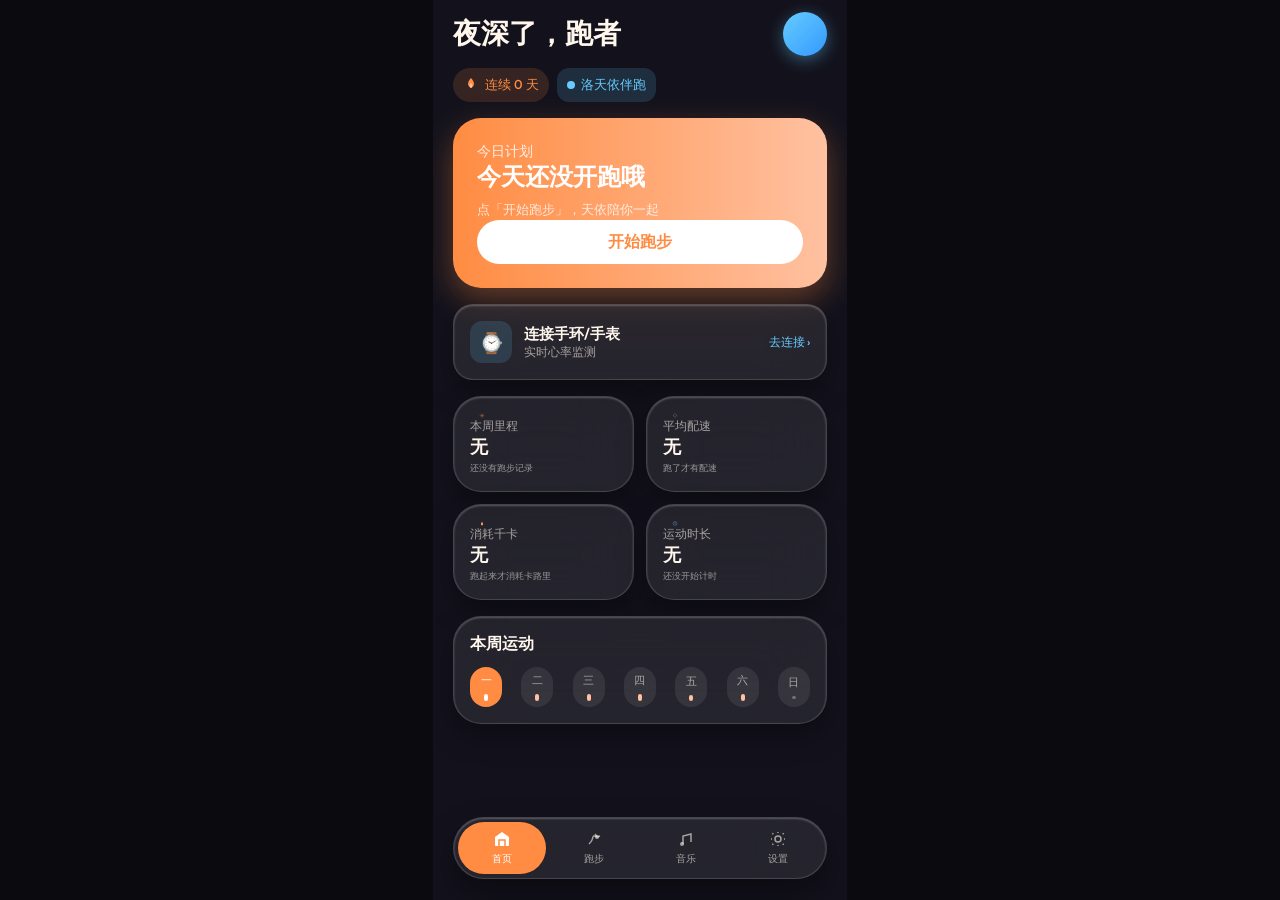
==== index.html @ cb8c6595 "洛天依陪跑应用：初始开源版本" ====
<!DOCTYPE html>
<html lang="zh-CN">
<head>

  <meta charset="UTF-8">
  <meta content="width=device-width, initial-scale=1.0, maximum-scale=1.0, user-scalable=no, viewport-fit=cover" name="viewport">
  <title>洛天依陪跑 · RUN</title>
  <link href="https://fonts.googleapis.com" rel="preconnect">
  <link crossorigin href="https://fonts.gstatic.com" rel="preconnect">
  <link href="https://fonts.googleapis.com/css2?family=Outfit:wght@400;500;600;700&family=Inter:wght@400;500;600;700&display=swap" rel="stylesheet">
  <style>
    :root {
      --bg-primary: #13121C;
      --bg-low: #1A1A1A;
      --surface-glass: rgba(255, 255, 255, 0.08);
      --surface-solid: #2A2A2A;
      --accent-run: #FF8C42;
      --accent-run-light: #FFC1A1;
      --accent-luo: #66CCFF;
      --accent-luo-soft: rgba(102, 204, 255, 0.15);
      --text-primary: #FFF6EC;
      --text-secondary: rgba(255, 246, 236, 0.6);
      --text-muted-low: #999999;
      --border-glass: rgba(255, 255, 255, 0.15);
      --success: #7DB87A;
      --shadow-glass: 0 12px 28px rgba(0, 0, 0, 0.35), inset 0 1px 2px rgba(255, 255, 255, 0.25);
      --shadow-button: 0 8px 24px rgba(255, 140, 66, 0.4);
      --shadow-luo: 0 0 24px rgba(102, 204, 255, 0.4);
    }

    * { box-sizing: border-box; -webkit-tap-highlight-color: transparent; }
    html, body { margin: 0; padding: 0; height: 100%; }
    body {
      font-family: 'Outfit', 'Inter', -apple-system, BlinkMacSystemFont, 'PingFang SC', 'Microsoft YaHei', sans-serif;
      background: #0a0a0f;
      display: flex;
      align-items: center;
      justify-content: center;
      color: var(--text-primary);
      overflow: hidden;
    }

    .phone {
      width: 100%;
      max-width: 414px;
      min-height: 100vh;
      height: 100vh;
      margin: 0 auto;
      overflow: hidden;
      position: relative;
      background: var(--bg-primary);
    }

    .screen {
      position: absolute;
      inset: 0;
      display: none;
      flex-direction: column;
    }
    .screen.active { display: flex; }

    /* Status Bar */
    .status-bar {
      display: none;
      height: 62px;
      align-items: center;
      justify-content: space-between;
      padding: 0 24px;
      font-family: 'Inter', sans-serif;
      font-size: 15px;
      font-weight: 600;
      z-index: 10;
    }
    .status-icons {
      display: flex;
      align-items: center;
      gap: 6px;
    }
    .signal-bar { width: 4px; background: var(--text-primary); border-radius: 1px; }
    .signal-bar:nth-child(1) { height: 7px; }
    .signal-bar:nth-child(2) { height: 10px; }
    .signal-bar:nth-child(3) { height: 13px; }

    /* Content */
    .content {
      flex: 1;
      min-height: 0;
      padding: 0 20px 100px;
      overflow-y: auto;
      scrollbar-width: none;
    }
    .content::-webkit-scrollbar { display: none; }

    /* Typography */
    .title-lg { font-size: 28px; font-weight: 600; }
    .title-md { font-size: 20px; font-weight: 600; }
    .text-muted { color: var(--text-secondary); }
    .text-luo { color: var(--accent-luo); }
    .text-run { color: var(--accent-run); }

    /* Glass Card */
    .glass {
      background: var(--surface-glass);
      border: 1px solid var(--border-glass);
      border-radius: 28px;
      box-shadow: var(--shadow-glass);
      backdrop-filter: blur(32px);
      -webkit-backdrop-filter: blur(32px);
    }
    .low .glass {
      background: var(--surface-solid);
      border-color: #333;
      backdrop-filter: none;
      -webkit-backdrop-filter: none;
      box-shadow: none;
    }

    /* Buttons */
    .btn-primary {
      background: var(--accent-run);
      color: white;
      border: none;
      border-radius: 999px;
      height: 52px;
      font-family: inherit;
      font-size: 16px;
      font-weight: 600;
      display: flex;
      align-items: center;
      justify-content: center;
      box-shadow: var(--shadow-button);
      cursor: pointer;
      width: 100%;
    }

    /* Tab Bar */
    .tab-bar {
      position: absolute;
      bottom: 21px;
      left: 20px;
      right: 20px;
      height: 62px;
      background: var(--surface-glass);
      border: 1px solid var(--border-glass);
      border-radius: 36px;
      backdrop-filter: blur(40px);
      -webkit-backdrop-filter: blur(40px);
      box-shadow: 0 16px 32px rgba(0, 0, 0, 0.4), inset 0 1px 2px rgba(255, 255, 255, 0.25);
      display: flex;
      padding: 4px;
      gap: 4px;
      z-index: 20;
    }
    .low .tab-bar {
      background: var(--surface-solid);
      border-color: #333;
      backdrop-filter: none;
      -webkit-backdrop-filter: none;
      box-shadow: none;
    }
    .tab-item {
      flex: 1;
      border-radius: 26px;
      display: flex;
      flex-direction: column;
      align-items: center;
      justify-content: center;
      gap: 4px;
      font-size: 10px;
      font-weight: 500;
      color: var(--text-secondary);
      cursor: pointer;
      transition: all 0.2s;
    }
    .tab-item.active {
      background: var(--accent-run);
      color: white;
    }
    .tab-icon { width: 18px; height: 18px; }

    /* Home Screen */
    .home-header {
      display: flex;
      justify-content: space-between;
      align-items: center;
      margin-top: 12px;
      margin-bottom: 12px;
    }
    .avatar {
      width: 44px;
      height: 44px;
      border-radius: 50%;
      background: linear-gradient(135deg, #66CCFF, #3399FF);
      box-shadow: 0 4px 16px rgba(102, 204, 255, 0.4);
    }
    .badge {
      display: inline-flex;
      align-items: center;
      gap: 6px;
      padding: 8px 10px;
      border-radius: 20px;
      font-size: 13px;
      font-weight: 500;
      margin-bottom: 12px;
    }
    .badge-run { background: rgba(255, 140, 66, 0.15); color: var(--accent-run); }
    .badge-luo { background: var(--accent-luo-soft); color: var(--accent-luo); border-radius: 12px; margin-left: 8px; }
    .badge-dot { width: 8px; height: 8px; border-radius: 50%; }

    .hero-card {
      background: linear-gradient(90deg, #FF8C42, #FFC1A1);
      border-radius: 28px;
      padding: 24px;
      height: 170px;
      display: flex;
      flex-direction: column;
      justify-content: space-between;
      margin-bottom: 16px;
      box-shadow: 0 12px 32px rgba(255, 140, 66, 0.35);
    }
    .hero-card .label { color: rgba(255, 255, 255, 0.85); font-size: 14px; font-weight: 500; }
    .hero-card .title { color: white; font-size: 24px; font-weight: 600; }
    .hero-card .meta { color: rgba(255, 255, 255, 0.8); font-size: 13px; }
    .hero-card .btn { background: white; color: #FF8C42; border-radius: 999px; height: 44px; display: flex; align-items: center; justify-content: center; font-weight: 600; cursor: pointer; }

    .stats-grid {
      display: grid;
      grid-template-columns: 1fr 1fr;
      gap: 12px;
      margin-bottom: 16px;
    }
    .stat-card {
      padding: 16px;
      height: 96px;
      display: flex;
      flex-direction: column;
      justify-content: space-between;
    }
    .stat-card .icon { width: 24px; height: 24px; }
    .stat-card .label { font-size: 12px; color: var(--text-secondary); }
    .stat-card .value { font-size: 18px; font-weight: 600; }

    .weekly-card { padding: 16px; margin-bottom: 100px; }
    .weekly-title { font-size: 16px; font-weight: 600; margin-bottom: 12px; }
    .weekly-days { display: flex; justify-content: space-between; gap: 8px; }
    .day {
      width: 32px;
      height: 40px;
      border-radius: 16px;
      display: flex;
      flex-direction: column;
      align-items: center;
      justify-content: center;
      gap: 6px;
      font-size: 11px;
      font-weight: 500;
      padding: 6px;
    }
    .day.active { background: var(--accent-run); color: white; }
    .day:not(.active) { background: var(--surface-glass); color: var(--text-secondary); }
    .low .day:not(.active) { background: var(--surface-solid); }
    .day-bar { width: 4px; border-radius: 2px; }

    /* Tier Screen */
    .tier-header {
      display: flex;
      align-items: center;
      justify-content: space-between;
      margin-top: 12px;
      margin-bottom: 16px;
    }
    .back-btn {
      width: 40px; height: 40px; border-radius: 20px;
      background: var(--surface-glass);
      border: 1px solid var(--border-glass);
      display: flex; align-items: center; justify-content: center;
      cursor: pointer;
    }
    .low .back-btn { background: var(--surface-solid); border-color: #333; }
    .tier-subtitle { font-size: 15px; color: var(--text-secondary); margin-bottom: 16px; line-height: 1.5; }
    .tier-card {
      padding: 16px;
      margin-bottom: 16px;
      cursor: pointer;
      transition: all 0.2s;
    }
    .tier-card.selected {
      background: rgba(255, 255, 255, 0.12);
      border-color: rgba(255, 140, 66, 0.5);
      box-shadow: 0 8px 28px rgba(255, 140, 66, 0.25);
    }
    .tier-top { display: flex; justify-content: space-between; align-items: center; margin-bottom: 12px; }
    .tier-left { display: flex; align-items: center; gap: 12px; }
    .tier-icon {
      width: 40px; height: 40px; border-radius: 20px;
      display: flex; align-items: center; justify-content: center;
    }
    .tier-title { font-size: 18px; font-weight: 600; }
    .tier-desc { font-size: 13px; color: var(--text-secondary); }
    .tier-check {
      width: 28px; height: 28px; border-radius: 14px;
      display: flex; align-items: center; justify-content: center;
      border: 1px solid var(--border-glass);
    }
    .tier-card.selected .tier-check { background: var(--accent-run); border-color: var(--accent-run); }
    .tier-preview {
      height: 40px;
      border-radius: 12px;
      position: relative;
      overflow: hidden;
      background: #13121C;
    }
    .preview-bar {
      position: absolute;
      height: 6px;
      border-radius: 3px;
      background: rgba(255, 246, 236, 0.15);
      left: 16px;
    }
    .preview-orb {
      position: absolute;
      border-radius: 50%;
      filter: blur(8px);
    }
    .preview-particle {
      position: absolute;
      border-radius: 50%;
      background: white;
    }

    /* Run Screen */
    .run-bg {
      position: absolute;
      inset: 0;
      overflow: hidden;
      z-index: 0;
    }
    .aurora {
      position: absolute;
      border-radius: 50%;
      filter: blur(60px);
      opacity: 0.5;
      pointer-events: none;
    }
    .aurora.orange {
      width: 400px; height: 400px;
      background: radial-gradient(circle, rgba(255, 140, 66, 0.6), transparent 70%);
      top: -100px; left: -50px;
      animation: float 8s ease-in-out infinite;
    }
    .aurora.peach {
      width: 300px; height: 300px;
      background: radial-gradient(circle, rgba(255, 193, 161, 0.4), transparent 70%);
      bottom: 100px; right: -50px;
      animation: float 10s ease-in-out infinite reverse;
    }
    .aurora.blue {
      width: 250px; height: 250px;
      background: radial-gradient(circle, rgba(102, 204, 255, 0.35), transparent 70%);
      top: 80px; right: 0;
      animation: float 9s ease-in-out infinite;
    }
    .particle {
      position: absolute;
      border-radius: 50%;
      background: white;
      opacity: 0.6;
      pointer-events: none;
      animation: rise 6s linear infinite;
    }
    .low .run-bg { display: none; }

    @keyframes float {
      0%, 100% { transform: translate(0, 0) scale(1); }
      50% { transform: translate(20px, 30px) scale(1.1); }
    }
    @keyframes rise {
      0% { transform: translateY(0); opacity: 0; }
      20% { opacity: 0.6; }
      100% { transform: translateY(-200px); opacity: 0; }
    }

    .run-content {
      position: relative;
      z-index: 1;
      flex: 1;
      min-height: 0;
      display: flex;
      flex-direction: column;
      padding: 0 24px 24px;
      overflow-y: auto;
      scrollbar-width: none;
    }
    .phase-bar {
      display: flex;
      gap: 8px;
      margin-top: 12px;
      margin-bottom: 28px;
    }
    .phase {
      flex: 1;
      height: 40px;
      border-radius: 20px;
      display: flex;
      align-items: center;
      justify-content: center;
      font-size: 12px;
      font-weight: 500;
      background: var(--surface-glass);
      color: var(--text-secondary);
    }
    .low .phase { background: var(--surface-solid); color: var(--text-muted-low); }
    .phase.active {
      background: var(--accent-run);
      color: white;
      font-weight: 600;
    }

    .main-metrics {
      text-align: center;
      margin-bottom: 28px;
    }
    .timer { font-size: 72px; font-weight: 700; line-height: 1; }
    .distance { font-size: 22px; font-weight: 500; color: var(--text-secondary); margin-top: 8px; }

    .metric-cards {
      display: flex;
      gap: 12px;
      margin-bottom: 20px;
    }
    .metric-card {
      flex: 1;
      padding: 16px;
      height: 160px;
      border-radius: 20px;
      display: flex;
      flex-direction: column;
      align-items: center;
      justify-content: center;
      gap: 6px;
      text-align: center;
    }
    .hr-ring {
      width: 80px; height: 80px;
      position: relative;
      margin-bottom: 4px;
    }
    .hr-ring svg { transform: rotate(-90deg); }
    .hr-ring circle.track { fill: none; stroke: rgba(255, 246, 236, 0.15); stroke-width: 6; }
    .hr-ring circle.fill {
      fill: none;
      stroke: var(--accent-luo);
      stroke-width: 6;
      stroke-linecap: round;
      stroke-dasharray: 226;
      stroke-dashoffset: 90;
      filter: drop-shadow(0 0 8px rgba(102, 204, 255, 0.6));
    }
    .hr-bar {
      width: 100%;
      height: 6px;
      background: rgba(255, 246, 236, 0.1);
      border-radius: 3px;
      margin-bottom: 8px;
      overflow: hidden;
    }
    .hr-bar-fill {
      width: 60%;
      height: 100%;
      background: var(--accent-luo);
      border-radius: 3px;
    }
    .metric-value { font-size: 28px; font-weight: 600; }
    .metric-label { font-size: 13px; color: var(--text-secondary); }
    .low .metric-label { color: var(--text-muted-low); }
    .metric-bpm { font-size: 14px; font-weight: 500; color: var(--accent-luo); text-shadow: 0 0 12px rgba(102, 204, 255, 0.4); }
    .low .metric-bpm { text-shadow: none; }

    .music-player {
      display: flex;
      align-items: center;
      justify-content: space-between;
      padding: 12px 16px;
      margin-bottom: 20px;
    }
    .music-bubble {
      position: absolute;
      right: 16px;
      bottom: 140px;
      width: 52px;
      height: 52px;
      border-radius: 50%;
      background: linear-gradient(135deg, #FF8C42, #FFC1A1);
      display: flex;
      align-items: center;
      justify-content: center;
      box-shadow: 0 8px 24px rgba(255, 140, 66, 0.4);
      cursor: pointer;
      z-index: 10;
      transition: transform 0.2s;
    }
    .music-bubble:active { transform: scale(0.92); }
    .music-left { display: flex; align-items: center; gap: 12px; }
    .music-cover {
      width: 44px; height: 44px; border-radius: 12px;
      background: var(--accent-luo);
      display: flex; align-items: center; justify-content: center;
      box-shadow: 0 0 16px rgba(102, 204, 255, 0.3);
    }
    .low .music-cover { box-shadow: none; }
    .music-title { font-size: 14px; font-weight: 600; }
    .music-sub { font-size: 12px; color: var(--text-secondary); }
    .low .music-sub { color: var(--text-muted-low); }

    .pause-btn {
      width: 80px; height: 80px;
      border-radius: 50%;
      background: var(--accent-run);
      margin: 0 auto;
      display: flex;
      align-items: center;
      justify-content: center;
      box-shadow: 0 8px 32px rgba(255, 140, 66, 0.5);
      cursor: pointer;
    }

    .mode-badge {
      display: inline-flex;
      align-items: center;
      gap: 6px;
      padding: 8px 10px;
      border-radius: 12px;
      background: var(--surface-solid);
      font-size: 12px;
      color: var(--text-muted-low);
      margin-bottom: 16px;
      align-self: flex-start;
    }

    /* Utility */
    .mt-auto { margin-top: auto; }
    .mt-2 { margin-top: 8px; }
  </style>
</head>
<body>
  <div class="phone" id="phone">

    <!-- HOME -->
    <div class="screen active" id="screen-home">
      <div class="status-bar">
        <span>9:41</span>
        <div class="status-icons">
          <svg fill="none" height="14" viewBox="0 0 18 14" width="18">
            <rect fill="#FFF6EC" height="7" rx="1" width="4" x="0" y="7"/>
            <rect fill="#FFF6EC" height="10" rx="1" width="4" x="6" y="4"/>
            <rect fill="#FFF6EC" height="13" rx="1" width="4" x="12" y="1"/>
          </svg>
          <svg fill="none" height="14" viewBox="0 0 20 14" width="20">
            <path d="M2 7C5 2 13 2 16 7C13 12 5 12 2 7Z" stroke="#FFF6EC" stroke-width="1.5"/>
            <circle cx="9" cy="7" fill="#FFF6EC" r="2"/>
          </svg>
          <svg fill="none" height="12" viewBox="0 0 24 12" width="24">
            <rect height="11" rx="2.5" stroke="#FFF6EC" width="23" x="0.5" y="0.5"/>
            <rect fill="#FFF6EC" height="8" rx="1.5" width="14" x="2" y="2"/>
          </svg>
        </div>
      </div>
      <div class="content">
        <div class="home-header">
          <div class="title-lg">早安，跑者</div>
          <div class="avatar"></div>
        </div>
        <div style="display:flex; align-items:center; margin-bottom:4px">
          <div class="badge badge-run">
            <svg fill="none" height="16" viewBox="0 0 16 16" width="16"><path d="M8 1S5 4 5 7C5 8.5 6 10 8 10C10 10 11 8.5 11 7C11 4 8 1 8 1Z" fill="#FF8C42"/><path d="M8 6S6.5 7.5 6.5 9C6.5 10 7.2 11 8 11C8.8 11 9.5 10 9.5 9C9.5 7.5 8 6 8 6Z" fill="#FFC1A1"/></svg>
            连续 12 天
          </div>
          <div class="badge badge-luo"><div class="badge-dot" style="background:#66CCFF"></div>洛天依伴跑</div>
        </div>
        <div class="hero-card">
          <div>
            <div class="label">今日计划</div>
            <div class="title">节奏跑 · 30分钟</div>
            <div class="meta mt-2">07:00 · 中等强度</div>
          </div>
          <div class="btn" onclick="goRun()">开始跑步</div>
        </div>
        <div class="stats-grid">
          <div class="glass stat-card">
            <svg class="icon" fill="none" viewBox="0 0 24 24"><path d="M3 12C3 12 6 5 12 5C18 5 21 12 21 12C21 12 18 19 12 19C6 19 3 12 3 12Z" stroke="#FF8C42" stroke-width="1.5"/><circle cx="12" cy="12" fill="#FF8C42" r="3"/></svg>
            <div class="label">本周里程</div>
            <div class="value">24.6 km</div>
          </div>
          <div class="glass stat-card">
            <svg class="icon" fill="none" viewBox="0 0 24 24"><path d="M12 2V6M12 18V22M6 12H2M22 12H18M4.93 4.93L7.76 7.76M16.24 16.24L19.07 19.07M4.93 19.07L7.76 16.24M16.24 7.76L19.07 4.93" stroke="#FFC1A1" stroke-width="1.5"/></svg>
            <div class="label">平均配速</div>
            <div class="value">5'42"</div>
          </div>
          <div class="glass stat-card">
            <svg class="icon" fill="none" viewBox="0 0 24 24"><path d="M12 3S7 9 7 14C7 17.5 9.5 21 12 21C14.5 21 17 17.5 17 14C17 9 12 3 12 3Z" fill="#FF8C42"/><path d="M12 11S9.5 13.5 9.5 16C9.5 17.5 10.7 19 12 19C13.3 19 14.5 17.5 14.5 16C14.5 13.5 12 11 12 11Z" fill="#FFC1A1"/></svg>
            <div class="label">消耗千卡</div>
            <div class="value">1,842</div>
          </div>
          <div class="glass stat-card">
            <svg class="icon" fill="none" viewBox="0 0 24 24"><circle cx="12" cy="12" r="9" stroke="#66CCFF" stroke-width="1.5"/><path d="M12 7V12L15 15" stroke="#66CCFF" stroke-linecap="round" stroke-width="1.5"/></svg>
            <div class="label">运动时长</div>
            <div class="value">4h 12m</div>
          </div>
        </div>
        <div class="glass weekly-card">
          <div class="weekly-title">本周运动</div>
          <div class="weekly-days">
            <div class="day active"><span>一</span><div class="day-bar" style="height:18px; background:white"></div></div>
            <div class="day"><span>二</span><div class="day-bar" style="height:12px; background:#FFC1A1"></div></div>
            <div class="day"><span>三</span><div class="day-bar" style="height:9px; background:#FFC1A1"></div></div>
            <div class="day"><span>四</span><div class="day-bar" style="height:15px; background:#FFC1A1"></div></div>
            <div class="day"><span>五</span><div class="day-bar" style="height:6px; background:#FFC1A1"></div></div>
            <div class="day"><span>六</span><div class="day-bar" style="height:21px; background:#FFC1A1"></div></div>
            <div class="day"><span>日</span><div class="day-bar" style="height:3px; background:rgba(255,246,236,0.3)"></div></div>
          </div>
        </div>
      </div>
      <div class="tab-bar">
        <div class="tab-item active" data-tab="home">
          <svg class="tab-icon" fill="none" viewBox="0 0 18 18"><path d="M2 7L9 2L16 7V15C16 15.5 15.5 16 15 16H3C2.5 16 2 15.5 2 15V7Z" fill="white"/><path d="M6 16V10H12V16" stroke="#FF8C42" stroke-width="1.5"/></svg>
          首页
        </div>
        <div class="tab-item" data-tab="run" onclick="goRun()">
          <svg class="tab-icon" fill="none" viewBox="0 0 18 18"><path d="M4 14C4 14 6 12 7 10C8 8 7.5 6 9 6C10.5 6 12 7 12 7M12 7L10 4M12 7L15 6" stroke="currentColor" stroke-width="1.5"/><circle cx="12" cy="7" fill="currentColor" r="2"/></svg>
          跑步
        </div>
        <div class="tab-item" data-tab="music">
          <svg class="tab-icon" fill="none" viewBox="0 0 18 18"><path d="M6 14V6L14 4V12" stroke="currentColor" stroke-width="1.5"/><circle cx="5" cy="14" fill="currentColor" r="2"/></svg>
          音乐
        </div>
        <div class="tab-item" data-tab="settings" onclick="goSettings()">
          <svg class="tab-icon" fill="none" viewBox="0 0 18 18"><circle cx="9" cy="9" r="3" stroke="currentColor" stroke-width="1.5"/><path d="M15 9H16M9 2V3M9 15V16M3 9H2M13.66 4.34L14.66 3.34M3.34 14.66L4.34 13.66M14.66 14.66L13.66 13.66M4.34 4.34L3.34 3.34" stroke="currentColor" stroke-width="1.5"/></svg>
          设置
        </div>
      </div>
    </div>

    <!-- SETTINGS / TIER -->
    <div class="screen" id="screen-settings">
      <div class="status-bar">
        <span>9:41</span>
        <div class="status-icons">
          <svg fill="none" height="14" viewBox="0 0 18 14" width="18"><rect fill="#FFF6EC" height="7" rx="1" width="4" x="0" y="7"/><rect fill="#FFF6EC" height="10" rx="1" width="4" x="6" y="4"/><rect fill="#FFF6EC" height="13" rx="1" width="4" x="12" y="1"/></svg>
          <svg fill="none" height="14" viewBox="0 0 20 14" width="20"><path d="M2 7C5 2 13 2 16 7C13 12 5 12 2 7Z" stroke="#FFF6EC" stroke-width="1.5"/><circle cx="9" cy="7" fill="#FFF6EC" r="2"/></svg>
          <svg fill="none" height="12" viewBox="0 0 24 12" width="24"><rect height="11" rx="2.5" stroke="#FFF6EC" width="23" x="0.5" y="0.5"/><rect fill="#FFF6EC" height="8" rx="1.5" width="14" x="2" y="2"/></svg>
        </div>
      </div>
      <div class="content">
        <div class="tier-header">
          <div class="back-btn" onclick="goHome()">
            <svg fill="none" height="20" viewBox="0 0 20 20" width="20"><path d="M12 4L6 10L12 16" stroke="#FFF6EC" stroke-linecap="round" stroke-width="2"/></svg>
          </div>
          <div class="title-md">画面效果</div>
          <div style="width:40px"></div>
        </div>
        <div class="tier-subtitle">根据设备性能选择动态效果，兼顾流畅与续航。</div>

        <div class="glass tier-card selected" onclick="setTier('high')">
          <div class="tier-top">
            <div class="tier-left">
              <div class="tier-icon" style="background:var(--accent-run)">
                <svg fill="none" height="20" viewBox="0 0 20 20" width="20"><path d="M10 2L12.5 8.5L19 10L12.5 11.5L10 18L7.5 11.5L1 10L7.5 8.5L10 2Z" fill="white"/></svg>
              </div>
              <div>
                <div class="tier-title">实时渲染</div>
                <div class="tier-desc">极光、粒子、光晕全开启</div>
              </div>
            </div>
            <div class="tier-check"><svg fill="none" height="16" viewBox="0 0 16 16" width="16"><path d="M3 8L6.5 11.5L13 5" stroke="white" stroke-linecap="round" stroke-width="2.5"/></svg></div>
          </div>
          <div class="tier-preview">
            <div class="preview-orb" style="width:45px; height:45px; background:rgba(255,140,66,0.5); left:12px; top:5px"></div>
            <div class="preview-orb" style="width:20px; height:20px; background:rgba(255,193,161,0.5); left:70px; top:15px"></div>
            <div class="preview-particle" style="width:3px; height:3px; left:100px; top:10px; opacity:0.7"></div>
            <div class="preview-particle" style="width:2px; height:2px; left:115px; top:25px; opacity:0.5"></div>
          </div>
        </div>

        <div class="glass tier-card" onclick="setTier('medium')">
          <div class="tier-top">
            <div class="tier-left">
              <div class="tier-icon" style="background:rgba(255,255,255,0.1)">
                <svg fill="none" height="20" viewBox="0 0 20 20" width="20"><circle cx="10" cy="10" fill="#FFC1A1" r="3"/><circle cx="4" cy="10" fill="#FFC1A1" r="2"/><circle cx="16" cy="10" fill="#FFC1A1" r="2"/></svg>
              </div>
              <div>
                <div class="tier-title">预渲染</div>
                <div class="tier-desc">缓存动画，平衡效果与耗电</div>
              </div>
            </div>
            <div class="tier-check"></div>
          </div>
          <div class="tier-preview">
            <div class="preview-orb" style="width:28px; height:28px; background:rgba(255,193,161,0.4); left:20px; top:6px"></div>
          </div>
        </div>

        <div class="glass tier-card" onclick="setTier('low')">
          <div class="tier-top">
            <div class="tier-left">
              <div class="tier-icon" style="background:rgba(255,255,255,0.1)">
                <svg fill="none" height="20" viewBox="0 0 20 20" width="20"><rect fill="#66CCFF" height="2" rx="1" width="14" x="3" y="6"/><rect fill="#66CCFF" height="2" rx="1" width="14" x="3" y="10"/><rect fill="#66CCFF" height="2" rx="1" width="14" x="3" y="14"/></svg>
              </div>
              <div>
                <div class="tier-title">简洁模式</div>
                <div class="tier-desc">关闭动态效果，最省电</div>
              </div>
            </div>
            <div class="tier-check"></div>
          </div>
          <div class="tier-preview" style="background:#13121C">
            <div class="preview-bar" style="width:80px; top:16px"></div>
            <div class="preview-bar" style="width:55px; top:25px"></div>
            <div class="preview-bar" style="width:68px; top:34px"></div>
          </div>
        </div>
      </div>
      <div class="tab-bar">
        <div class="tab-item" data-tab="home" onclick="goHome()">
          <svg class="tab-icon" fill="none" viewBox="0 0 18 18"><path d="M2 7L9 2L16 7V15C16 15.5 15.5 16 15 16H3C2.5 16 2 15.5 2 15V7Z" stroke="currentColor" stroke-width="1.5"/><path d="M6 16V10H12V16" stroke="currentColor" stroke-width="1.5"/></svg>
          首页
        </div>
        <div class="tab-item" data-tab="run" onclick="goRun()">
          <svg class="tab-icon" fill="none" viewBox="0 0 18 18"><path d="M4 14C4 14 6 12 7 10C8 8 7.5 6 9 6C10.5 6 12 7 12 7M12 7L10 4M12 7L15 6" stroke="currentColor" stroke-width="1.5"/><circle cx="12" cy="7" fill="currentColor" r="2"/></svg>
          跑步
        </div>
        <div class="tab-item" data-tab="music">
          <svg class="tab-icon" fill="none" viewBox="0 0 18 18"><path d="M6 14V6L14 4V12" stroke="currentColor" stroke-width="1.5"/><circle cx="5" cy="14" fill="currentColor" r="2"/></svg>
          音乐
        </div>
        <div class="tab-item active" data-tab="settings">
          <svg class="tab-icon" fill="none" viewBox="0 0 18 18"><circle cx="9" cy="9" r="3" stroke="white" stroke-width="1.5"/><path d="M15 9H16M9 2V3M9 15V16M3 9H2M13.66 4.34L14.66 3.34M3.34 14.66L4.34 13.66M14.66 14.66L13.66 13.66M4.34 4.34L3.34 3.34" stroke="white" stroke-width="1.5"/></svg>
          设置
        </div>
      </div>
    </div>

    <!-- RUN HIGH -->
    <div class="screen" id="screen-run-high">
      <div class="run-bg">
        <div class="aurora orange"></div>
        <div class="aurora peach"></div>
        <div class="aurora blue"></div>
        <div class="particle" style="width:4px; height:4px; left:40px; top:120px; animation-delay:0s"></div>
        <div class="particle" style="width:3px; height:3px; left:320px; top:200px; animation-delay:2s"></div>
        <div class="particle" style="width:5px; height:5px; left:80px; top:600px; animation-delay:4s"></div>
        <div class="particle" style="width:2px; height:2px; left:300px; top:650px; animation-delay:1s"></div>
        <div class="particle" style="width:3px; height:3px; left:200px; top:500px; animation-delay:3s"></div>
      </div>
      <div class="status-bar" style="position:relative; z-index:1">
        <span>9:41</span>
        <div class="status-icons">
          <svg fill="none" height="14" viewBox="0 0 18 14" width="18"><rect fill="#FFF6EC" height="7" rx="1" width="4" x="0" y="7"/><rect fill="#FFF6EC" height="10" rx="1" width="4" x="6" y="4"/><rect fill="#FFF6EC" height="13" rx="1" width="4" x="12" y="1"/></svg>
          <svg fill="none" height="14" viewBox="0 0 20 14" width="20"><path d="M2 7C5 2 13 2 16 7C13 12 5 12 2 7Z" stroke="#FFF6EC" stroke-width="1.5"/><circle cx="9" cy="7" fill="#FFF6EC" r="2"/></svg>
          <svg fill="none" height="12" viewBox="0 0 24 12" width="24"><rect height="11" rx="2.5" stroke="#FFF6EC" width="23" x="0.5" y="0.5"/><rect fill="#FFF6EC" height="8" rx="1.5" width="14" x="2" y="2"/></svg>
        </div>
      </div>
      <div class="run-content">
        <div class="phase-bar">
          <div class="phase active">热身</div>
          <div class="phase">燃脂</div>
          <div class="phase">冲刺</div>
          <div class="phase">放松</div>
        </div>
        <div class="main-metrics">
          <div class="timer">14:32</div>
          <div class="distance">3.24 km</div>
        </div>
        <div class="metric-cards">
          <div class="glass metric-card">
            <div class="hr-ring">
              <svg height="80" viewBox="0 0 80 80" width="80"><circle class="track" cx="40" cy="40" r="36"/><circle class="fill" cx="40" cy="40" r="36"/></svg>
            </div>
            <div class="metric-value">156</div>
            <div class="metric-label">心率</div>
          </div>
          <div class="glass metric-card">
            <div class="metric-value">5'38"</div>
            <div class="metric-label">配速</div>
            <div class="metric-bpm">BPM 165</div>
          </div>
        </div>
        <div class="glass music-player">
          <div class="music-left">
            <div class="music-cover">
              <svg fill="none" height="20" viewBox="0 0 20 20" width="20"><path d="M5 15V5L15 2V12" stroke="white" stroke-width="1.5"/><circle cx="5" cy="15" fill="white" r="3"/></svg>
            </div>
            <div>
              <div class="music-title">洛天依 - 追光者</div>
              <div class="music-sub">BPM 165 · 节拍器开启</div>
            </div>
          </div>
          <svg fill="none" height="24" viewBox="0 0 24 24" width="24"><rect fill="#66CCFF" height="6" rx="1" width="2" x="4" y="9"/><rect fill="#66CCFF" height="14" rx="1" width="2" x="9" y="5"/><rect fill="#66CCFF" height="10" rx="1" width="2" x="14" y="7"/><rect fill="#66CCFF" height="4" rx="1" width="2" x="19" y="10"/></svg>
        </div>
        <div class="pause-btn">
          <svg fill="none" height="28" viewBox="0 0 28 28" width="28"><rect fill="white" height="16" rx="1" width="4" x="9" y="6"/><rect fill="white" height="16" rx="1" width="4" x="17" y="6"/></svg>
        </div>
        <div class="mt-auto" style="text-align:center; padding-bottom:12px">
          <div onclick="goHome()" style="font-size:12px; color:var(--text-secondary); cursor:pointer">← 返回首页</div>
        </div>
      </div>
      <div class="music-bubble" onclick="openMusicList()" style="position:absolute;right:16px;bottom:140px;width:52px;height:52px;border-radius:50%;background:linear-gradient(135deg,#FF8C42,#FFC1A1);display:flex;align-items:center;justify-content:center;box-shadow:0 8px 24px rgba(255,140,66,0.4);cursor:pointer;z-index:10;">
        <svg width="24" height="24" viewBox="0 0 24 24" fill="none"><path d="M9 18V6L19 3V15" stroke="white" stroke-width="2" stroke-linecap="round" stroke-linejoin="round"/><circle cx="6" cy="18" r="3" fill="white"/></svg>
      </div>
    </div>

    <!-- RUN LOW -->
    <div class="screen low" id="screen-run-low">
      <div class="status-bar" style="position:relative; z-index:1">
        <span>9:41</span>
        <div class="status-icons">
          <svg fill="none" height="14" viewBox="0 0 18 14" width="18"><rect fill="#FFF6EC" height="7" rx="1" width="4" x="0" y="7"/><rect fill="#FFF6EC" height="10" rx="1" width="4" x="6" y="4"/><rect fill="#FFF6EC" height="13" rx="1" width="4" x="12" y="1"/></svg>
          <svg fill="none" height="14" viewBox="0 0 20 14" width="20"><path d="M2 7C5 2 13 2 16 7C13 12 5 12 2 7Z" stroke="#FFF6EC" stroke-width="1.5"/><circle cx="9" cy="7" fill="#FFF6EC" r="2"/></svg>
          <svg fill="none" height="12" viewBox="0 0 24 12" width="24"><rect height="11" rx="2.5" stroke="#FFF6EC" width="23" x="0.5" y="0.5"/><rect fill="#FFF6EC" height="8" rx="1.5" width="14" x="2" y="2"/></svg>
        </div>
      </div>
      <div class="run-content">
        <div class="mode-badge"><div class="badge-dot" style="background:#66CCFF"></div>低性能模式 · 动态效果已关闭</div>
        <div class="phase-bar">
          <div class="phase active">热身</div>
          <div class="phase">燃脂</div>
          <div class="phase">冲刺</div>
          <div class="phase">放松</div>
        </div>
        <div class="main-metrics">
          <div class="timer">14:32</div>
          <div class="distance">3.24 km</div>
        </div>
        <div class="metric-cards">
          <div class="metric-card" style="background:var(--surface-solid); border-radius:16px">
            <div class="hr-bar"><div class="hr-bar-fill"></div></div>
            <div class="metric-value">156</div>
            <div class="metric-label">心率</div>
          </div>
          <div class="metric-card" style="background:var(--surface-solid); border-radius:16px">
            <div class="metric-value">5'38"</div>
            <div class="metric-label">配速</div>
            <div class="metric-bpm">BPM 165</div>
          </div>
        </div>
        <div class="music-player" style="background:var(--surface-solid); border-radius:16px">
          <div class="music-left">
            <div class="music-cover">
              <svg fill="none" height="20" viewBox="0 0 20 20" width="20"><path d="M5 15V5L15 2V12" stroke="white" stroke-width="1.5"/><circle cx="5" cy="15" fill="white" r="3"/></svg>
            </div>
            <div>
              <div class="music-title">洛天依 - 追光者</div>
              <div class="music-sub">BPM 165 · 节拍器开启</div>
            </div>
          </div>
        </div>
        <div class="pause-btn">
          <svg fill="none" height="28" viewBox="0 0 28 28" width="28"><rect fill="white" height="16" rx="1" width="4" x="9" y="6"/><rect fill="white" height="16" rx="1" width="4" x="17" y="6"/></svg>
        </div>
        <div class="mt-auto" style="text-align:center; padding-bottom:12px">
          <div onclick="goHome()" style="font-size:12px; color:var(--text-muted-low); cursor:pointer">← 返回首页</div>
        </div>
      </div>
      <div class="music-bubble" onclick="openMusicList()" style="position:absolute;right:16px;bottom:140px;width:52px;height:52px;border-radius:50%;background:linear-gradient(135deg,#FF8C42,#FFC1A1);display:flex;align-items:center;justify-content:center;box-shadow:0 8px 24px rgba(255,140,66,0.4);cursor:pointer;z-index:10;">
        <svg width="24" height="24" viewBox="0 0 24 24" fill="none"><path d="M9 18V6L19 3V15" stroke="white" stroke-width="2" stroke-linecap="round" stroke-linejoin="round"/><circle cx="6" cy="18" r="3" fill="white"/></svg>
      </div>
    </div>

  </div>

  <script src="core/engine.js"></script>
  <script>
    // ===== 屏幕切换 + 性能档位（前端原有） =====
    let tier = 'high';

    function show(id) {
      document.querySelectorAll('.screen').forEach(s => s.classList.remove('active'));
      document.getElementById(id).classList.add('active');
    }

    function goHome() { show('screen-home'); }
    function goSettings() { show('screen-settings'); }

    function goRun() {
      if (tier === 'low') {
        show('screen-run-low');
      } else {
        show('screen-run-high');
      }
    }

    function setTier(t) {
      tier = t;
      document.querySelectorAll('.tier-card').forEach(c => c.classList.remove('selected'));
      event.currentTarget.classList.add('selected');
      document.getElementById('phone').classList.toggle('low', tier === 'low');
    }

    // ===== 后端引擎整合（真实数据源） =====
    const playIcon = '<svg fill="none" height="28" viewBox="0 0 28 28" width="28"><path d="M10 6L22 14L10 22Z" fill="white"/></svg>';
    const pauseIcon = '<svg fill="none" height="28" viewBox="0 0 28 28" width="28"><rect fill="white" height="16" rx="1" width="4" x="9" y="6"/><rect fill="white" height="16" rx="1" width="4" x="17" y="6"/></svg>';

    const engine = new RunnerEngine();
    const CIRC = 226; // 心率环周长（前端 stroke-dasharray）

    function setAll(sel, fn) { document.querySelectorAll(sel).forEach(fn); }
    function fmt(sec) {
      sec = Math.max(0, Math.floor(sec));
      return String(Math.floor(sec / 60)).padStart(2, '0') + ':' + String(sec % 60).padStart(2, '0');
    }

    // 语音提示条（动态创建）
    const voiceToast = document.createElement('div');
    voiceToast.style.cssText = 'position:absolute;left:50%;top:96px;transform:translateX(-50%);z-index:50;background:rgba(0,0,0,.72);color:#fff;padding:8px 16px;border-radius:999px;font-size:13px;opacity:0;transition:opacity .3s;pointer-events:none;white-space:nowrap;max-width:88%;text-align:center;';
    document.getElementById('phone').appendChild(voiceToast);
    let voiceTimer = null;
    function speakToast(text, duration) {
      voiceToast.textContent = '天依：' + text;
      voiceToast.style.opacity = '1';
      clearTimeout(voiceTimer);
      var ms = (duration && duration > 0) ? (duration * 1000 + 500) : 3000;
      voiceTimer = setTimeout(function () { voiceToast.style.opacity = '0'; }, ms);
    }

    // GPS 距离 / 配速
    let lastPos = null, totalKm = 0, gpsOn = false;
    function haversine(aLat, aLon, bLat, bLon) {
      const R = 6371, toR = Math.PI / 180;
      const dLat = (bLat - aLat) * toR, dLon = (bLon - aLon) * toR;
      const s = Math.sin(dLat / 2) * Math.sin(dLat / 2) + Math.cos(aLat * toR) * Math.cos(bLat * toR) * Math.sin(dLon / 2) * Math.sin(dLon / 2);
      return R * 2 * Math.asin(Math.sqrt(s));
    }
    function fmtPace(secPerKm) {
      if (!secPerKm || !isFinite(secPerKm) || secPerKm <= 0) return "--'--\"";
      const m = Math.floor(secPerKm / 60), s = Math.floor(secPerKm % 60);
      return m + "'" + String(s).padStart(2, '0') + '"';
    }
    if ('geolocation' in navigator) {
      navigator.geolocation.watchPosition(function (pos) {
        const c = pos.coords;
        if (lastPos) totalKm += haversine(lastPos.latitude, lastPos.longitude, c.latitude, c.longitude);
        lastPos = { latitude: c.latitude, longitude: c.longitude };
        gpsOn = true;
      }, function () {}, { enableHighAccuracy: true, maximumAge: 3000 });
    }

    // 引擎事件 → UI
    engine.on('tick', function (t) {
      setAll('.timer', function (el) { el.textContent = fmt(t.elapsed); });
      setAll('.distance', function (el) { el.textContent = gpsOn ? (totalKm.toFixed(2) + ' km') : '-- km'; });
      setAll('.metric-cards', function (cards) {
        const mc = cards.querySelectorAll('.metric-card');
        if (mc[1]) {
          const pace = totalKm > 0.01 ? t.elapsed / totalKm : null;
          mc[1].querySelector('.metric-value').textContent = fmtPace(pace);
          mc[1].querySelector('.metric-bpm').textContent = 'BPM ' + t.bpm;
        }
      });
      updateHome(); // 首页实时数据
    });

    engine.on('stage', function (stage, index) {
      setAll('.phase-bar', function (bar) {
        bar.querySelectorAll('.phase').forEach(function (p, i) { p.classList.toggle('active', i === index); });
      });
    });

    engine.on('heartrate', function (d) {
      const z = engine.zoneOf(d.bpm);
      setAll('.metric-cards', function (cards) {
        const mc = cards.querySelectorAll('.metric-card');
        if (mc[0]) {
          mc[0].querySelector('.metric-value').textContent = d.bpm;
          const ring = mc[0].querySelector('.fill');
          if (ring) ring.style.strokeDashoffset = (CIRC * (1 - z.pct / 100)).toFixed(1);
          const bar = mc[0].querySelector('.hr-bar-fill');
          if (bar) bar.style.width = z.pct + '%';
        }
      });
    });

    engine.on('voice', function (v) { if (v.text) speakToast(v.text, v.duration); });
    engine.on('cheer', function (text) { if (text) speakToast(text, null); });
    function updatePauseBtn(s) {
      setAll('.pause-btn', function (btn) { btn.innerHTML = (s === 'running') ? pauseIcon : playIcon; });
      // 暂停时显示「结束运动」按钮
      setAll('.end-btn', function (btn) { btn.style.display = (s === 'paused') ? 'block' : 'none'; });
    }
    engine.on('state', updatePauseBtn);

    // 交互
    function startRun() {
      goRun();
      if (engine.state === 'idle' || engine.state === 'finished') {
        engine.start();
        updatePauseBtn('running');
      }
    }
    function togglePause() {
      if (engine.state === 'running') { engine.pause(); updatePauseBtn('paused'); }
      else if (engine.state === 'paused') { engine.resume(); updatePauseBtn('running'); }
      else { engine.start(); updatePauseBtn('running'); }
    }

    // ===== 长按结束运动（带环形进度，防误触） =====
    const LONG_PRESS_MS = 800;
    let pressBtn = null, pressActive = false, pressFired = false, pressStartTime = 0;

    function buildRing(btn) {
      const CIRC2 = 2 * Math.PI * 46;
      const svg = document.createElementNS('http://www.w3.org/2000/svg', 'svg');
      svg.setAttribute('viewBox', '0 0 100 100');
      svg.style.cssText = 'position:absolute;inset:-8px;width:calc(100% + 16px);height:calc(100% + 16px);pointer-events:none;opacity:0;transition:opacity .15s;';
      const circle = document.createElementNS('http://www.w3.org/2000/svg', 'circle');
      circle.setAttribute('cx', '50'); circle.setAttribute('cy', '50'); circle.setAttribute('r', '46');
      circle.setAttribute('fill', 'none');
      circle.setAttribute('stroke', '#FF8C42');
      circle.setAttribute('stroke-width', '4');
      circle.setAttribute('stroke-linecap', 'round');
      circle.style.strokeDasharray = CIRC2;
      circle.style.strokeDashoffset = CIRC2;
      circle.style.transform = 'rotate(-90deg)';
      circle.style.transformOrigin = 'center';
      svg.appendChild(circle);
      btn.appendChild(svg);
      btn._ringCircle = circle; btn._ringSvg = svg; btn._ringCirc = CIRC2;
    }

    function setRingOn(btn, p) {
      if (!btn || !btn._ringCircle) return;
      btn._ringCircle.style.strokeDashoffset = btn._ringCirc * (1 - p);
      btn._ringSvg.style.opacity = p > 0 ? '1' : '0';
    }

    function endWorkout() {
      engine.finish();
      updatePauseBtn('finished');
      setAll('.timer', function (el) { el.textContent = '00:00'; });
      setAll('.distance', function (el) { el.textContent = '-- km'; });
      recordRun();
      updateStreak();
    }

    // 连续跑步天数统计
    function recordRun() {
      const today = new Date();
      const key = today.getFullYear() + '-' + String(today.getMonth() + 1).padStart(2, '0') + '-' + String(today.getDate()).padStart(2, '0');
      let days = [];
      try { days = JSON.parse(localStorage.getItem('runDays') || '[]'); } catch (e) { days = []; }
      if (days.indexOf(key) === -1) days.push(key);
      localStorage.setItem('runDays', JSON.stringify(days));
    }
    function calcStreak() {
      let days = [];
      try { days = JSON.parse(localStorage.getItem('runDays') || '[]'); } catch (e) { days = []; }
      const set = {};
      days.forEach(function (d) { set[d] = true; });
      let streak = 0;
      const d = new Date();
      while (true) {
        const key = d.getFullYear() + '-' + String(d.getMonth() + 1).padStart(2, '0') + '-' + String(d.getDate()).padStart(2, '0');
        if (set[key]) { streak++; d.setDate(d.getDate() - 1); } else break;
      }
      return streak;
    }
    function updateStreak() {
      const streak = calcStreak();
      document.querySelectorAll('.badge-run').forEach(function (el) {
        const svg = el.querySelector('svg');
        if (svg) {
          el.innerHTML = '';
          el.appendChild(svg.cloneNode(true));
          el.appendChild(document.createTextNode(' 连续 ' + streak + ' 天'));
        } else {
          el.textContent = '连续 ' + streak + ' 天';
        }
      });
    }

    // 每个跑步屏底部加「结束运动」按钮（暂停时显示）
    function buildEndButton() {
      document.querySelectorAll('.run-content').forEach(function (rc) {
        const btn = document.createElement('div');
        btn.className = 'end-btn';
        btn.textContent = '结束运动';
        btn.style.cssText = 'display:none;text-align:center;padding:13px;margin-top:10px;border-radius:999px;background:rgba(251,113,133,0.14);color:#FB7185;font-weight:600;cursor:pointer;font-size:14px;border:1px solid rgba(251,113,133,0.3);';
        rc.appendChild(btn);
        btn.onclick = endWorkout;
      });
    }

    function onPressStart(e) {
      if (engine.state !== 'running' && engine.state !== 'paused') return; // 待机时长按无意义
      e.preventDefault();
      pressBtn = e.currentTarget;
      pressActive = true;
      pressFired = false;
      pressStartTime = performance.now();
      (function tick() {
        if (!pressActive || pressBtn !== e.currentTarget) return;
        const p = Math.min(1, (performance.now() - pressStartTime) / LONG_PRESS_MS);
        setRingOn(pressBtn, p);
        if (p >= 1) {
          pressFired = true;
          pressActive = false;
          setRingOn(pressBtn, 0);
          endWorkout();
          return;
        }
        requestAnimationFrame(tick);
      })();
    }

    function onPressEnd(e) {
      if (!pressActive || pressBtn !== e.currentTarget) {
        // 待机/已完成时的短按 → 开始训练
        if (engine.state === 'idle' || engine.state === 'finished') togglePause();
        return;
      }
      pressActive = false;
      setRingOn(pressBtn, 0);
      if (!pressFired) togglePause(); // 短按 → 暂停/继续
      pressFired = false;
      pressBtn = null;
    }

    document.querySelectorAll('.hero-card .btn').forEach(function (btn) { btn.onclick = startRun; });
    document.querySelectorAll('.pause-btn').forEach(function (btn) {
      btn.style.position = 'relative';
      btn.style.touchAction = 'none';
      buildRing(btn);
      btn.addEventListener('pointerdown', onPressStart);
      btn.addEventListener('pointerup', onPressEnd);
      btn.addEventListener('pointerleave', onPressEnd);
      btn.addEventListener('pointercancel', onPressEnd);
    });

    // ===== 蓝牙连接（Capacitor BLE 优先，Web Bluetooth 回退） =====
    let currentOverlay = null;
    let lastBackTime = 0;
    let bleDeviceId = null;

    function buildBleOverlay() {
      const phone = document.getElementById('phone');
      const ov = document.createElement('div');
      ov.id = 'bleOverlay';
      ov.style.cssText = 'position:absolute;inset:0;z-index:48;background:rgba(19,18,28,0.98);display:none;flex-direction:column;padding:70px 24px 30px;';
      ov.innerHTML =
        '<div style="display:flex;align-items:center;justify-content:space-between;margin-bottom:20px;">' +
        '<div style="font-size:22px;font-weight:700;">连接设备</div>' +
        '<div id="bleClose" style="cursor:pointer;font-size:15px;color:var(--text-secondary);padding:4px;">← 返回</div>' +
        '</div>' +
        '<div style="font-size:13px;color:var(--text-secondary);margin-bottom:14px;">请开启手环/手表的「心率广播」并靠近手机</div>' +
        '<div id="bleList" style="display:flex;flex-direction:column;gap:8px;flex:1;overflow-y:auto;"></div>' +
        '<div id="bleScanBtn" style="margin-top:14px;text-align:center;padding:14px;border-radius:999px;background:#FF8C42;color:#fff;font-weight:600;cursor:pointer;">重新扫描</div>';
      phone.appendChild(ov);
      document.getElementById('bleClose').onclick = function () { closeOverlay('ble'); };
      document.getElementById('bleScanBtn').onclick = function () { startBleScan(); };
      // 首页加「连接设备」独立卡片（放在 hero 下面）
      const statsGrid = document.querySelector('.stats-grid');
      if (statsGrid) {
        const card = document.createElement('div');
        card.className = 'glass';
        card.style.cssText = 'display:flex;align-items:center;gap:12px;padding:16px;border-radius:20px;margin-bottom:16px;cursor:pointer;border:1px solid var(--border-glass);';
        card.innerHTML =
          '<div style="width:42px;height:42px;border-radius:12px;background:var(--accent-luo-soft);display:flex;align-items:center;justify-content:center;font-size:20px;flex-shrink:0;">⌚</div>' +
          '<div style="flex:1;min-width:0;">' +
          '<div style="font-size:15px;font-weight:600;">连接手环/手表</div>' +
          '<div style="font-size:12px;color:var(--text-secondary);">实时心率监测</div>' +
          '</div>' +
          '<div style="font-size:12px;color:#66CCFF;font-weight:500;">去连接 ›</div>';
        card.onclick = function () { startBleScan(); };
        statsGrid.parentNode.insertBefore(card, statsGrid);
      }
    }

    function openOverlay(name) { currentOverlay = name; }
    function closeOverlay(name) {
      const map = { ble: 'bleOverlay', music: 'musicOverlay', volume: 'volumeOverlay', account: 'accountOverlay' };
      const id = map[name];
      if (id) { const el = document.getElementById(id); if (el) el.style.display = 'none'; }
      if (currentOverlay === name) currentOverlay = null;
    }

    function startBleScan() {
      const ov = document.getElementById('bleOverlay');
      if (ov) ov.style.display = 'flex';
      currentOverlay = 'ble';
      const list = document.getElementById('bleList');
      list.innerHTML = '<div style="color:var(--text-secondary);text-align:center;padding:20px;">正在扫描附近设备…</div>';
      const seen = {};
      function addDevice(d) {
        if (d.error) { list.innerHTML = '<div style="color:#FB7185;text-align:center;padding:20px;">' + d.error + '</div>'; return; }
        if (seen[d.id]) return;
        seen[d.id] = true;
        const row = document.createElement('div');
        row.style.cssText = 'display:flex;align-items:center;gap:12px;padding:14px;border-radius:14px;background:var(--surface-glass);cursor:pointer;';
        row.innerHTML =
          '<div style="width:38px;height:38px;border-radius:50%;background:var(--accent-luo-soft);display:flex;align-items:center;justify-content:center;font-size:18px;">⌚</div>' +
          '<div style="flex:1;min-width:0;font-size:14px;">' + d.name + '</div>' +
          '<div style="font-size:12px;color:#66CCFF;">连接</div>';
        row.onclick = function () { connectBleDevice(d.id, d.name); };
        list.appendChild(row);
      }
      function doScan() {
        if (window.ble && window.ble.available) {
          window.ble.scan(addDevice, function () {
            if (Object.keys(seen).length === 0) {
              list.innerHTML = '<div style="color:var(--text-secondary);text-align:center;padding:20px;">没有找到设备，点下方重新扫描</div>';
            }
          });
        } else {
          list.innerHTML = '<div style="color:var(--text-secondary);text-align:center;padding:20px;">当前环境不支持蓝牙</div>';
        }
      }
      if (window.ble && window.ble.requestPermissions) {
        window.ble.requestPermissions().then(doScan).catch(function (e) {
          list.innerHTML = '<div style="color:#FB7185;text-align:center;padding:20px;">蓝牙权限被拒绝：' + (e && e.message ? e.message : '请在系统设置中开启蓝牙和位置权限') + '</div>';
        });
      } else {
        doScan();
      }
    }

    function connectBleDevice(id, name) {
      speakToast('连接中…');
      const list = document.getElementById('bleList');
      list.innerHTML = '<div style="color:var(--text-secondary);text-align:center;padding:20px;">正在连接 ' + name + '…</div>';
      window.ble.connect(id, function (bpm) {
        engine.currentHR = bpm;
        engine.emit('heartrate', { bpm: bpm });
      }).then(function (res) {
        if (res && res.ok) {
          bleDeviceId = id;
          speakToast('已连接 ' + name);
          closeOverlay('ble');
        } else {
          list.innerHTML = '<div style="color:#FB7185;text-align:center;padding:20px;">连接失败：' + (res && res.error ? res.error : '未知错误') + '</div>';
        }
      });
    }

    // 心率卡点击 → 打开蓝牙扫描（或 Web Bluetooth 回退）
    document.querySelectorAll('.metric-cards .metric-card:first-child').forEach(function (c) {
      c.style.cursor = 'pointer';
      c.onclick = function () {
        if (window.ble && window.ble.available) {
          startBleScan();
        } else if (engine.heartRate.supported) {
          engine.heartRate.connect().then(function () { speakToast('心率已连接'); }).catch(function () { speakToast('心率连接失败'); });
        } else {
          speakToast('当前环境不支持蓝牙');
        }
      };
    });

    // ===== 返回键逻辑 =====
    window.handleBack = function () {
      if (currentOverlay) { closeOverlay(currentOverlay); return; }
      const active = document.querySelector('.screen.active');
      if (active && active.id !== 'screen-home') { goHome(); return; }
      const now = Date.now();
      if (now - lastBackTime < 2000) {
        if (window.capApp && window.capApp.exitApp) window.capApp.exitApp();
      } else {
        lastBackTime = now;
        speakToast('再按一次退出应用');
      }
    };

    // 音乐：多选导入 + 歌单 + 播放器交互 + 列表
    const musicInput = document.createElement('input');
    musicInput.type = 'file'; musicInput.accept = 'audio/*'; musicInput.multiple = true; musicInput.style.display = 'none';
    document.body.appendChild(musicInput);
    let musicLoaded = false;

    function updateMusicUI() {
      const total = engine.music.playlist.length;
      const cur = engine.music.index + 1;
      setAll('.music-title', function (el) {
        if (!total) el.textContent = '洛天依陪跑歌单';
        else if (cur > 0) el.textContent = engine.music.name;
        else el.textContent = total + ' 首歌';
      });
      setAll('.music-sub', function (el) {
        if (!total) el.textContent = '点击左侧封面导入洛天依的歌';
        else if (cur > 0) el.textContent = '第 ' + cur + '/' + total + ' 首';
        else el.textContent = total + ' 首歌';
      });
      renderMusicList();
    }

    engine.music.onTrack = function () { updateMusicUI(); };
    engine.music.onListChange = function () { updateMusicUI(); };

    // ===== IndexedDB 音乐持久化（导入的音乐退出不丢） =====
    const MusicDB = {
      _db: null,
      open() {
        return new Promise(function (resolve) {
          if (!window.indexedDB) { resolve(); return; }
          const req = indexedDB.open('music-db', 1);
          req.onupgradeneeded = function (e) {
            const db = e.target.result;
            if (!db.objectStoreNames.contains('songs')) db.createObjectStore('songs', { keyPath: 'id' });
          };
          req.onsuccess = function (e) { MusicDB._db = e.target.result; resolve(); };
          req.onerror = function () { resolve(); };
        });
      },
      save(file) {
        return new Promise(function (resolve) {
          if (!MusicDB._db) { resolve(); return; }
          const id = 'song_' + Date.now() + '_' + Math.random().toString(36).slice(2);
          const tx = MusicDB._db.transaction('songs', 'readwrite');
          tx.objectStore('songs').put({ id: id, name: file.name, blob: file });
          tx.oncomplete = function () { resolve(); };
          tx.onerror = function () { resolve(); };
        });
      },
      loadAll() {
        return new Promise(function (resolve) {
          if (!MusicDB._db) { resolve([]); return; }
          const tx = MusicDB._db.transaction('songs', 'readonly');
          const req = tx.objectStore('songs').getAll();
          req.onsuccess = function () { resolve(req.result || []); };
          req.onerror = function () { resolve([]); };
        });
      },
    };

    musicInput.onchange = function () {
      if (!musicInput.files.length) return;
      const files = Array.from(musicInput.files);
      files.forEach(function (f) { MusicDB.save(f); });
      engine.music.loadList(files);
      musicLoaded = true;
      updateMusicUI();
    };

    // 启动时恢复已保存的音乐
    MusicDB.open().then(function () {
      return MusicDB.loadAll();
    }).then(function (songs) {
      if (songs && songs.length) {
        const files = songs.map(function (s) {
          return new File([s.blob], s.name, { type: s.blob.type || 'audio/*' });
        });
        engine.music.loadList(files);
        musicLoaded = true;
        updateMusicUI();
      }
    });

    // 播放器：左边正方框（封面）= 播放/暂停，右边整卡 = 进列表
    document.querySelectorAll('.music-cover').forEach(function (cover) {
      cover.style.cursor = 'pointer';
      cover.onclick = function (e) {
        e.stopPropagation();
        if (!musicLoaded) { musicInput.click(); return; }
        engine.music.toggle();
        updateMusicUI();
      };
    });
    document.querySelectorAll('.music-player').forEach(function (mp) {
      mp.style.cursor = 'pointer';
      mp.onclick = function () { openMusicList(); };
    });

    // ===== 音乐列表浮层 =====
    function buildMusicOverlay() {
      const phone = document.getElementById('phone');
      const ov = document.createElement('div');
      ov.id = 'musicOverlay';
      ov.style.cssText = 'position:absolute;inset:0;z-index:45;background:rgba(19,18,28,0.98);display:none;flex-direction:column;padding:70px 18px 30px;overflow-y:auto;';
      ov.innerHTML =
        '<div style="display:flex;align-items:center;justify-content:space-between;margin-bottom:16px;">' +
        '<div style="font-size:22px;font-weight:700;">音乐</div>' +
        '<div id="musicClose" style="cursor:pointer;font-size:22px;color:var(--text-secondary);padding:4px;">✕</div>' +
        '</div>' +
        '<div style="display:flex;gap:8px;margin-bottom:14px;">' +
        '<div id="tabLocal" style="flex:1;text-align:center;padding:10px;border-radius:12px;cursor:pointer;background:#FF8C42;color:#fff;">本地歌单</div>' +
        '<div id="tabLibrary" style="flex:1;text-align:center;padding:10px;border-radius:12px;cursor:pointer;background:var(--surface-glass);color:var(--text-secondary);">内置音乐</div>' +
        '</div>' +
        '<div id="localView">' +
        '<div style="display:flex;gap:8px;margin-bottom:14px;">' +
        '<div id="modeOrder" style="flex:1;text-align:center;padding:10px;border-radius:12px;cursor:pointer;">顺序</div>' +
        '<div id="modeShuffle" style="flex:1;text-align:center;padding:10px;border-radius:12px;cursor:pointer;">随机</div>' +
        '<div id="modeSmart" style="flex:1;text-align:center;padding:10px;border-radius:12px;cursor:pointer;">智能</div>' +
        '</div>' +
        '<div id="musicList" style="display:flex;flex-direction:column;gap:8px;"></div>' +
        '<div id="musicEmpty" style="color:var(--text-secondary);text-align:center;padding:40px 0;font-size:13px;">还没有音乐哦，点下面的按钮导入吧</div>' +
        '<div id="musicImport" style="margin-top:16px;text-align:center;padding:14px;border-radius:999px;background:#FF8C42;color:#fff;font-weight:600;cursor:pointer;">导入音乐</div>' +
        '</div>' +
        '<div id="libraryView" style="display:none;"><div id="libraryList"></div></div>';
      phone.appendChild(ov);
      document.getElementById('musicClose').onclick = closeMusicList;
      document.getElementById('musicImport').onclick = function () { musicInput.click(); };
      document.getElementById('modeOrder').onclick = function () { engine.music.setMode('order'); syncModeUI(); };
      document.getElementById('modeShuffle').onclick = function () { engine.music.setMode('shuffle'); syncModeUI(); };
      document.getElementById('modeSmart').onclick = function () { engine.music.setMode('smart'); syncModeUI(); };
      document.getElementById('tabLocal').onclick = function () { switchMusicTab('local'); };
      document.getElementById('tabLibrary').onclick = function () { switchMusicTab('library'); };
      syncModeUI();

    function switchMusicTab(tab) {
      const local = document.getElementById('localView');
      const lib = document.getElementById('libraryView');
      const tl = document.getElementById('tabLocal');
      const tlb = document.getElementById('tabLibrary');
      if (!local || !lib) return;
      const on = '#FF8C42', off = 'var(--surface-glass)';
      if (tab === 'local') {
        local.style.display = 'block'; lib.style.display = 'none';
        tl.style.background = on; tl.style.color = '#fff';
        tlb.style.background = off; tlb.style.color = 'var(--text-secondary)';
      } else {
        local.style.display = 'none'; lib.style.display = 'block';
        tl.style.background = off; tl.style.color = 'var(--text-secondary)';
        tlb.style.background = on; tlb.style.color = '#fff';
        loadLibrary();
      }
    }

    // ===== 内置音乐库（读 assets/music_meta.json） =====
    let libraryData = null;
    function loadLibrary() {
      const list = document.getElementById('libraryList');
      if (!list) return;
      if (libraryData) { renderLibrary(); return; }
      list.innerHTML = '<div style="color:var(--text-secondary);text-align:center;padding:20px;">加载中…</div>';
      fetch('assets/music_meta.json').then(function (r) { return r.json(); }).then(function (data) {
        libraryData = data;
        renderLibrary();
      }).catch(function () {
        list.innerHTML = '<div style="color:var(--text-secondary);text-align:center;padding:20px;">内置音乐加载失败</div>';
      });
    }
    function renderLibrary() {
      const list = document.getElementById('libraryList');
      if (!list) return;
      list.innerHTML = '';
      (libraryData || []).forEach(function (album) {
        const card = document.createElement('div');
        card.style.cssText = 'display:flex;align-items:center;gap:12px;padding:12px;border-radius:14px;background:var(--surface-glass);cursor:pointer;margin-bottom:8px;';
        const coverHtml = album.cover
          ? '<div style="width:54px;height:54px;border-radius:10px;background-size:cover;background-position:center;background-image:url(' + album.cover + ');flex-shrink:0;"></div>'
          : '<div style="width:54px;height:54px;border-radius:10px;background:linear-gradient(135deg,#66CCFF,#3399FF);display:flex;align-items:center;justify-content:center;color:#fff;font-size:22px;flex-shrink:0;">♪</div>';
        card.innerHTML = coverHtml +
          '<div style="flex:1;min-width:0;">' +
          '<div style="font-size:15px;font-weight:600;">' + album.album + '</div>' +
          '<div style="font-size:12px;color:var(--text-secondary);">' + album.songs.length + ' 首</div>' +
          '</div>' +
          '<div style="color:var(--text-secondary);font-size:18px;">›</div>';
        card.onclick = function () { openAlbum(album); };
        list.appendChild(card);
      });
    }
    function openAlbum(album) {
      const list = document.getElementById('libraryList');
      if (!list) return;
      list.innerHTML = '';
      const back = document.createElement('div');
      back.style.cssText = 'display:flex;align-items:center;gap:8px;margin-bottom:12px;cursor:pointer;font-size:14px;color:#66CCFF;';
      back.textContent = '‹ 返回专辑';
      back.onclick = renderLibrary;
      list.appendChild(back);
      const isBundled = album.songs.length > 0 && album.songs[0].file;
      if (isBundled) {
        const playBtn = document.createElement('div');
        playBtn.style.cssText = 'text-align:center;padding:12px;border-radius:999px;background:#FF8C42;color:#fff;font-weight:600;cursor:pointer;margin-bottom:14px;';
        playBtn.textContent = '▶ 播放专辑（' + album.songs.length + ' 首）';
        playBtn.onclick = function () { playBundledAlbum(album); };
        list.appendChild(playBtn);
      } else {
        const importBtn = document.createElement('div');
        importBtn.style.cssText = 'text-align:center;padding:12px;border-radius:999px;background:#FF8C42;color:#fff;font-weight:600;cursor:pointer;margin-bottom:14px;';
        importBtn.textContent = '导入本专辑音乐（' + album.songs.length + ' 首）';
        importBtn.onclick = function () { importAlbumMusic(album); };
        list.appendChild(importBtn);
      }
      album.songs.forEach(function (song, i) {
        const row = document.createElement('div');
        row.style.cssText = 'display:flex;align-items:center;gap:12px;padding:12px;border-radius:14px;background:var(--surface-glass);margin-bottom:6px;cursor:pointer;';
        row.innerHTML =
          '<div style="width:38px;height:38px;border-radius:10px;background:var(--surface-glass);display:flex;align-items:center;justify-content:center;color:var(--text-secondary);font-size:14px;flex-shrink:0;">♪</div>' +
          '<div style="flex:1;min-width:0;font-size:14px;overflow:hidden;text-overflow:ellipsis;white-space:nowrap;">' + song.title + '</div>';
        if (isBundled) {
          row.onclick = function () { playBundledAlbum(album, i); };
        }
        list.appendChild(row);
      });
    }

    function playBundledAlbum(album, startIndex) {
      startIndex = startIndex || 0;
      const urls = album.songs.map(function (s) { return { title: s.title, url: s.file }; });
      engine.music.loadUrls(urls);
      engine.music.playTrack(startIndex);
      musicLoaded = true;
      updateMusicUI();
      closeMusicList();
    }

    function importAlbumMusic(album) {
      const inp = document.createElement('input');
      inp.type = 'file'; inp.accept = 'audio/*'; inp.multiple = true; inp.style.display = 'none';
      document.body.appendChild(inp);
      inp.onchange = function () {
        if (!inp.files.length) return;
        const files = Array.from(inp.files);
        files.forEach(function (f) { MusicDB.save(f); });
        const urls = files.map(function (f) { return { title: f.name.replace(/\.[^.]+$/, ''), url: URL.createObjectURL(f) }; });
        engine.music.loadUrls(urls);
        musicLoaded = true;
        updateMusicUI();
        closeMusicList();
      };
      inp.click();
    }
    }

    function syncModeUI() {
      const mode = engine.music.mode;
      function style(el, on) {
        if (!el) return;
        el.style.background = on ? '#FF8C42' : 'var(--surface-glass)';
        el.style.color = on ? '#fff' : 'var(--text-secondary)';
      }
      style(document.getElementById('modeOrder'), mode === 'order');
      style(document.getElementById('modeShuffle'), mode === 'shuffle');
      style(document.getElementById('modeSmart'), mode === 'smart');
    }

    function openMusicList() {
      const ov = document.getElementById('musicOverlay');
      if (ov) { ov.style.display = 'flex'; syncModeUI(); renderMusicList(); }
      currentOverlay = 'music';
    }
    function closeMusicList() {
      const ov = document.getElementById('musicOverlay');
      if (ov) ov.style.display = 'none';
      if (currentOverlay === 'music') currentOverlay = null;
    }

    function renderMusicList() {
      const list = document.getElementById('musicList');
      if (!list) return;
      const empty = document.getElementById('musicEmpty');
      const pl = engine.music.playlist;
      if (empty) empty.style.display = pl.length ? 'none' : 'block';
      list.innerHTML = '';
      pl.forEach(function (t, i) {
        const row = document.createElement('div');
        const active = i === engine.music.index;
        row.style.cssText = 'display:flex;align-items:center;gap:12px;padding:12px;border-radius:14px;background:var(--surface-glass);cursor:pointer;' + (active ? 'border:1px solid #FF8C42;' : '');
        const bpmTxt = t.bpm ? (t.bpm + ' BPM') : 'BPM 检测中…';
        const playIcon = (active && engine.music.playing) ? '❚❚' : '▶';
        row.innerHTML =
          '<div style="width:38px;height:38px;border-radius:10px;background:linear-gradient(135deg,#66CCFF,#3399FF);display:flex;align-items:center;justify-content:center;color:#fff;font-size:13px;flex-shrink:0;">' + playIcon + '</div>' +
          '<div style="flex:1;min-width:0;">' +
          '<div style="font-size:14px;font-weight:600;overflow:hidden;text-overflow:ellipsis;white-space:nowrap;">' + t.name + '</div>' +
          '<div style="font-size:11px;color:var(--text-secondary);">' + bpmTxt + '</div>' +
          '</div>' +
          '<div class="like-btn" style="cursor:pointer;font-size:20px;flex-shrink:0;">' + (t.liked ? '❤️' : '🤍') + '</div>';
        row.onclick = function (e) {
          if (e.target.classList && e.target.classList.contains('like-btn')) return;
          engine.music.playTrack(i);
          renderMusicList();
        };
        row.querySelector('.like-btn').onclick = function (e) {
          e.stopPropagation();
          engine.music.toggleLike(i);
          renderMusicList();
        };
        list.appendChild(row);
      });
    }

    // Tab「音乐」→ 打开列表
    document.querySelectorAll('.tab-item[data-tab="music"]').forEach(function (t) {
      t.onclick = openMusicList;
    });

    // ===== 首页动态化 =====
    function updateHome() {
      const h = new Date().getHours();
      const greet = h < 5 ? '夜深了' : h < 11 ? '早安' : h < 14 ? '午安' : h < 18 ? '下午好' : '晚安';
      const name = localStorage.getItem('nickname') || '跑者';
      const titleEl = document.querySelector('.title-lg');
      if (titleEl) titleEl.textContent = greet + '，' + name;

      const heroTitle = document.querySelector('.hero-card .title');
      const heroMeta = document.querySelector('.hero-card .meta');
      if (engine.state === 'running' || engine.state === 'paused') {
        const st = engine.stages[engine.stageIndex];
        if (heroTitle) heroTitle.textContent = st ? ('进行中 · ' + st.name) : '训练中';
        if (heroMeta) heroMeta.textContent = fmt(engine.elapsed) + ' · 目标 ' + engine.currentBpm + ' BPM';
      } else if (engine.state === 'finished') {
        if (heroTitle) heroTitle.textContent = '训练完成，真棒！';
        if (heroMeta) heroMeta.textContent = '天依给你点赞，记得拉伸哦';
      } else {
        if (heroTitle) heroTitle.textContent = '今天还没开跑哦';
        if (heroMeta) heroMeta.textContent = '点「开始跑步」，天依陪你一起';
      }
      updateStatCards();
    }

    function updateStatCards() {
      const hasData = totalKm > 0 || engine.elapsed > 0;
      const kcal = totalKm > 0 ? Math.round(totalKm * 60) : 0;
      const pace = (totalKm > 0.01 && engine.elapsed > 0) ? fmtPace(engine.elapsed / totalKm) : null;
      const data = [
        hasData ? totalKm.toFixed(2) + ' km' : '无',
        pace || '无',
        hasData ? kcal + ' kcal' : '无',
        hasData ? fmt(engine.elapsed) : '无',
      ];
      const reasons = [
        hasData ? '本次实时里程' : '还没有跑步记录',
        hasData ? '本次实时配速' : '跑了才有配速',
        hasData ? '按里程估算' : '跑起来才消耗卡路里',
        hasData ? '本次运动时长' : '还没开始计时',
      ];
      const cards = document.querySelectorAll('.stat-card');
      cards.forEach(function (card, i) {
        if (i >= data.length) return;
        const val = card.querySelector('.value');
        if (val) val.textContent = data[i];
        let reason = card.querySelector('.reason');
        if (!reason) {
          reason = document.createElement('div');
          reason.className = 'reason';
          reason.style.cssText = 'font-size:9px;color:var(--text-muted-low);margin-top:3px;';
          card.appendChild(reason);
        }
        reason.textContent = reasons[i];
      });
    }

    // ===== 音量调节（设置页卡片 + 跑步页均衡器浮层） =====
    function renderVolumeSliders(container) {
      if (!container) return;
      const items = [
        { key: 'master', label: '总音量', icon: '🔊' },
        { key: 'voice', label: '洛天依声音', icon: '🎤' },
        { key: 'music', label: '音乐', icon: '🎵' },
        { key: 'metronome', label: '节拍器', icon: '🥁' },
      ];
      let html = '';
      items.forEach(function (it) {
        const v = engine.getVolumes()[it.key];
        html +=
          '<div style="display:flex;align-items:center;gap:10px;margin-bottom:16px;">' +
          '<span style="width:88px;font-size:13px;color:var(--text-secondary);">' + it.icon + ' ' + it.label + '</span>' +
          '<input type="range" class="vol-slider" data-key="' + it.key + '" min="0" max="100" value="' + Math.round(v * 100) + '" style="flex:1;accent-color:#66CCFF;">' +
          '<span class="vol-val" style="width:34px;text-align:right;font-size:12px;color:var(--text-secondary);">' + Math.round(v * 100) + '</span>' +
          '</div>';
      });
      container.innerHTML = html;
      container.querySelectorAll('.vol-slider').forEach(function (slider) {
        slider.oninput = function () {
          const key = slider.dataset.key;
          engine.setVolume(key, parseInt(slider.value, 10) / 100);
          const valEl = slider.parentElement.querySelector('.vol-val');
          if (valEl) valEl.textContent = slider.value;
        };
      });
    }

    function buildVolumeUI() {
      const settings = document.getElementById('screen-settings');
      if (!settings) return;
      const content = settings.querySelector('.content');
      if (!content) return;
      const card = document.createElement('div');
      card.className = 'glass';
      card.style.cssText = 'padding:18px;border-radius:20px;margin-top:16px;';
      card.innerHTML = '<div style="font-size:15px;font-weight:600;margin-bottom:14px;">音量</div><div class="vol-panel"></div>';
      content.appendChild(card);
      renderVolumeSliders(card.querySelector('.vol-panel'));
    }

    function buildVolumeOverlay() {
      const phone = document.getElementById('phone');
      const ov = document.createElement('div');
      ov.id = 'volumeOverlay';
      ov.style.cssText = 'position:absolute;inset:0;z-index:46;background:rgba(19,18,28,0.97);display:none;flex-direction:column;padding:70px 24px 30px;';
      ov.innerHTML =
        '<div style="display:flex;align-items:center;justify-content:space-between;margin-bottom:20px;">' +
        '<div style="font-size:22px;font-weight:700;">均衡器</div>' +
        '<div id="volClose" style="cursor:pointer;font-size:15px;color:var(--text-secondary);padding:4px;">← 返回</div>' +
        '</div>' +
        '<div id="volPanel"></div>';
      phone.appendChild(ov);
      document.getElementById('volClose').onclick = closeVolumeOverlay;
    }

    function openVolumeOverlay() {
      const ov = document.getElementById('volumeOverlay');
      if (ov) { ov.style.display = 'flex'; renderVolumeSliders(document.getElementById('volPanel')); }
      currentOverlay = 'volume';
    }
    function closeVolumeOverlay() {
      const ov = document.getElementById('volumeOverlay');
      if (ov) ov.style.display = 'none';
      if (currentOverlay === 'volume') currentOverlay = null;
    }

    // 音乐卡加切歌 + 音量按钮（放在音乐卡右侧，显眼）
    function buildMusicControls() {
      document.querySelectorAll('.music-player').forEach(function (mp) {
        const controls = document.createElement('div');
        controls.style.cssText = 'display:flex;align-items:center;gap:12px;flex-shrink:0;';
        const prev = document.createElement('div');
        prev.textContent = '⏮';
        prev.style.cssText = 'font-size:19px;cursor:pointer;';
        prev.onclick = function (e) { e.stopPropagation(); engine.music.prev(); updateMusicUI(); };
        const next = document.createElement('div');
        next.textContent = '⏭';
        next.style.cssText = 'font-size:19px;cursor:pointer;';
        next.onclick = function (e) { e.stopPropagation(); engine.music.next(); updateMusicUI(); };
        const vol = document.createElement('div');
        vol.textContent = '🔊';
        vol.style.cssText = 'font-size:17px;cursor:pointer;';
        vol.onclick = function (e) { e.stopPropagation(); openVolumeOverlay(); };
        controls.appendChild(prev);
        controls.appendChild(next);
        controls.appendChild(vol);
        const left = mp.querySelector('.music-left');
        if (left && left.nextSibling) mp.insertBefore(controls, left.nextSibling);
        else mp.appendChild(controls);
      });
    }

    // ===== 账号（换头像 + 昵称） =====
    let pendingAvatar = null;
    let avatarInput = null;

    function buildAccountUI() {
      document.querySelectorAll('.avatar').forEach(function (av) {
        av.style.cursor = 'pointer';
        av.onclick = openAccount;
      });
      const phone = document.getElementById('phone');
      const ov = document.createElement('div');
      ov.id = 'accountOverlay';
      ov.style.cssText = 'position:absolute;inset:0;z-index:47;background:rgba(19,18,28,0.97);display:none;flex-direction:column;padding:70px 24px 30px;';
      ov.innerHTML =
        '<div style="display:flex;align-items:center;justify-content:space-between;margin-bottom:24px;">' +
        '<div style="font-size:22px;font-weight:700;">我的账号</div>' +
        '<div id="accClose" style="cursor:pointer;font-size:15px;color:var(--text-secondary);padding:4px;">← 返回</div>' +
        '</div>' +
        '<div style="display:flex;align-items:center;gap:16px;margin-bottom:24px;">' +
        '<div id="accAvatar" style="width:76px;height:76px;border-radius:50%;background:linear-gradient(135deg,#66CCFF,#3399FF);display:flex;align-items:center;justify-content:center;color:#fff;font-size:28px;cursor:pointer;background-size:cover;background-position:center;flex-shrink:0;">跑</div>' +
        '<div style="flex:1;">' +
        '<div style="font-size:12px;color:var(--text-secondary);margin-bottom:8px;">点击头像更换</div>' +
        '<input id="accName" type="text" maxlength="12" placeholder="输入昵称" style="background:var(--surface-glass);border:1px solid var(--border-glass);border-radius:10px;padding:10px;color:var(--text-primary);font-size:14px;width:100%;">' +
        '</div>' +
        '</div>' +
        '<div id="accSave" style="text-align:center;padding:14px;border-radius:999px;background:#FF8C42;color:#fff;font-weight:600;cursor:pointer;">保存</div>';
      phone.appendChild(ov);
      document.getElementById('accClose').onclick = closeAccount;
      document.getElementById('accSave').onclick = saveAccount;
      document.getElementById('accAvatar').onclick = function () { avatarInput.click(); };
      avatarInput = document.createElement('input');
      avatarInput.type = 'file'; avatarInput.accept = 'image/*'; avatarInput.style.display = 'none';
      document.body.appendChild(avatarInput);
      avatarInput.onchange = function () {
        if (avatarInput.files[0]) {
          const reader = new FileReader();
          reader.onload = function (e) {
            pendingAvatar = e.target.result;
            const el = document.getElementById('accAvatar');
            el.style.backgroundImage = 'url(' + pendingAvatar + ')';
            el.textContent = '';
          };
          reader.readAsDataURL(avatarInput.files[0]);
        }
      };
    }

    function openAccount() {
      const ov = document.getElementById('accountOverlay');
      if (!ov) return;
      ov.style.display = 'flex';
      document.getElementById('accName').value = localStorage.getItem('nickname') || '';
      const av = localStorage.getItem('avatar');
      pendingAvatar = av;
      const el = document.getElementById('accAvatar');
      el.style.backgroundImage = av ? ('url(' + av + ')') : 'none';
      el.textContent = av ? '' : '跑';
      currentOverlay = 'account';
    }
    function closeAccount() {
      const ov = document.getElementById('accountOverlay');
      if (ov) ov.style.display = 'none';
      if (currentOverlay === 'account') currentOverlay = null;
    }
    function saveAccount() {
      const name = document.getElementById('accName').value.trim();
      if (name) localStorage.setItem('nickname', name);
      if (pendingAvatar) localStorage.setItem('avatar', pendingAvatar);
      applyAccount();
      closeAccount();
    }
    function applyAccount() {
      const av = localStorage.getItem('avatar');
      document.querySelectorAll('.avatar').forEach(function (el) {
        if (av) { el.style.backgroundImage = 'url(' + av + ')'; el.style.backgroundSize = 'cover'; el.style.backgroundPosition = 'center'; }
        else { el.style.backgroundImage = ''; }
      });
      updateHome();
    }

    // 初始化静态数据
    setAll('.timer', function (el) { el.textContent = '00:00'; });
    setAll('.distance', function (el) { el.textContent = '-- km'; });
    setAll('.metric-cards', function (cards) {
      const mc = cards.querySelectorAll('.metric-card');
      if (mc[0]) {
        mc[0].querySelector('.metric-value').textContent = '--';
        const ring = mc[0].querySelector('.fill');
        if (ring) ring.style.strokeDashoffset = CIRC;
        const bar = mc[0].querySelector('.hr-bar-fill');
        if (bar) bar.style.width = '0%';
      }
      if (mc[1]) {
        mc[1].querySelector('.metric-value').textContent = "--'--\"";
        mc[1].querySelector('.metric-bpm').textContent = 'BPM ' + engine.stages[0].startBpm;
      }
    });
    updatePauseBtn('idle');
    buildMusicOverlay();
    buildVolumeUI();
    buildVolumeOverlay();
    buildMusicControls();
    buildAccountUI();
    buildEndButton();
    buildBleOverlay();
    applyAccount();
    updateMusicUI();
    updateHome();
    updateStreak();
  </script>

  <script type="module">
  import { App } from '@capacitor/app';
  import { BleClient } from '@capacitor-community/bluetooth-le';

  window.capApp = App;

  // 返回键：交给普通 script 的 handleBack 处理
  App.addListener('backButton', function () {
    if (typeof window.handleBack === 'function') window.handleBack();
  });

  const HR_SERVICE = '180d';
  const HR_MEASUREMENT = '2a37';

  // 蓝牙能力暴露给普通 script（APK 内可用）
  window.ble = {
    available: true,
    scan: function (onDevice, onDone) {
      BleClient.initialize().then(function () {
        return BleClient.requestLEScan({}, function (result) {
          if (result && result.device) {
            onDevice({ id: result.device.deviceId, name: (result.localName || result.device.name || '未知设备') });
          }
        });
      }).then(function () {
        setTimeout(function () {
          BleClient.stopLEScan().catch(function () {});
          if (onDone) onDone();
        }, 10000);
      }).catch(function (e) {
        onDevice({ error: (e && e.message) || String(e) });
      });
    },
    connect: function (id, onData) {
      return BleClient.stopLEScan().catch(function () {}).then(function () {
        return BleClient.connect(id);
      }).then(function () {
        return BleClient.startNotifications(id, HR_SERVICE, HR_MEASUREMENT, function (value) {
          try {
            const flags = value.getUint8(0);
            const u16 = flags & 0x01;
            const bpm = u16 ? value.getUint16(1, true) : value.getUint8(1);
            onData(bpm);
          } catch (e) {}
        });
      }).then(function () {
        return { ok: true };
      }).catch(function (e) {
        return { ok: false, error: (e && e.message) || String(e) };
      });
    },
    disconnect: function (id) {
      return BleClient.disconnect(id).catch(function () {});
    },
  };
  </script>
</body>
</html>
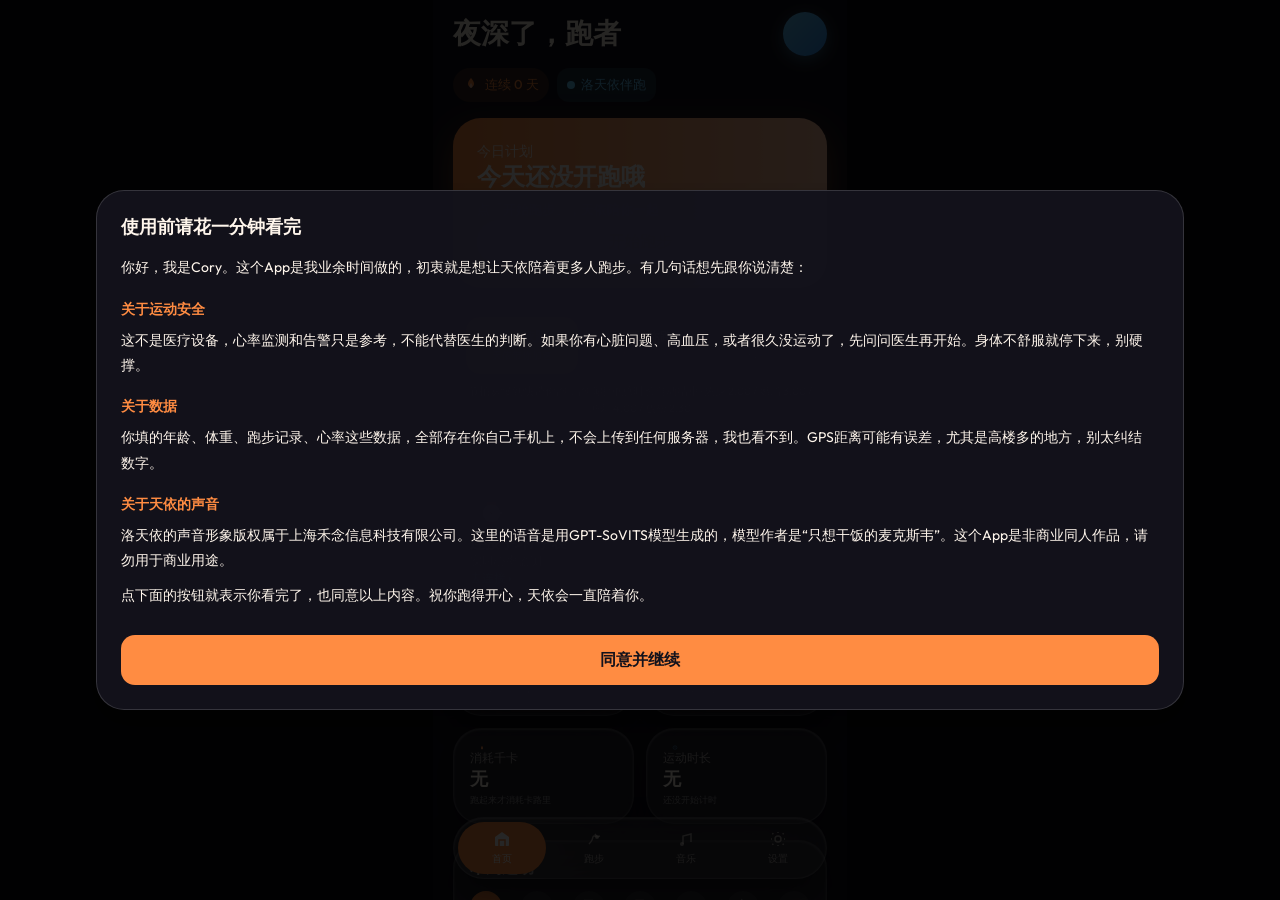
==== commit 8c8ce65a: "feat(bilibili): add Bilibili music source with QR login, favorites and search Add Bilibili as a musi" ====
--- a/index.html
+++ b/index.html
@@ -1,14 +1,14 @@
 <!DOCTYPE html>
-<html lang="zh-CN">
-<head>
-
-  <meta charset="UTF-8">
-  <meta content="width=device-width, initial-scale=1.0, maximum-scale=1.0, user-scalable=no, viewport-fit=cover" name="viewport">
-  <title>洛天依陪跑 · RUN</title>
-  <link href="https://fonts.googleapis.com" rel="preconnect">
-  <link crossorigin href="https://fonts.gstatic.com" rel="preconnect">
-  <link href="https://fonts.googleapis.com/css2?family=Outfit:wght@400;500;600;700&family=Inter:wght@400;500;600;700&display=swap" rel="stylesheet">
-  <style>
+<html data-page-node-id="cwrmLONAmkOy4ODA8IkEXg" lang="zh-CN">
+<head data-page-node-id="phfelMplCHvZGvcarriPJT">
+<script data-page-node-id="twnGkirPnW1Qu4SkNJUxJS" src="/page/page_comm/inject.js"></script>
+  <meta data-page-node-id="vxnGI97pvwxjYbYa2maWiy" charset="UTF-8">
+  <meta data-page-node-id="J4N6vmK9lbyuzySSDkqUgN" content="width=device-width, initial-scale=1.0, maximum-scale=1.0, user-scalable=no, viewport-fit=cover" name="viewport">
+  <title data-page-node-id="medTEhHB3p7ugQUJ6FLIl4" data-pnid-children="7Y0PkgLnOb0CJYmpnCaH9Y">跑步应用 · 视觉预览</title>
+  <link data-page-node-id="o1CqNW8iibBKfRgqY33PhE" href="https://fonts.googleapis.com" rel="preconnect">
+  <link data-page-node-id="ZYwxnYqGfRNsNHWcGb0Yih" crossorigin href="https://fonts.gstatic.com" rel="preconnect">
+  <link data-page-node-id="3kamSfK5BK0k4yxRJZUscZ" href="https://fonts.googleapis.com/css2?family=Outfit:wght@400;500;600;700&family=Inter:wght@400;500;600;700&display=swap" rel="stylesheet">
+  <style data-page-node-id="mBqqKS0o6ssMIS74dp7YzR" data-pnid-children="w6QNj9L3ZbgLOIQoh6A1yN">
     :root {
       --bg-primary: #13121C;
       --bg-low: #1A1A1A;
@@ -537,270 +537,438 @@
       align-self: flex-start;
     }
 
+    /* ===== 无穿戴设备模式 ===== */
+    .no-wearable .hr-ring, .no-wearable .hr-bar, .no-wearable [data-hr-only] { display:none !important; }
+    .no-wearable .main-metrics .timer { font-size: 56px; }
+    .no-wearable .main-metrics .distance { font-size: 24px; }
+    .step-card .metric-value { color:#66CCFF; }
+    /* 步数卡只在无设备模式显示；有设备模式隐藏 */
+    .step-only { display: none !important; }
+    .no-wearable .step-only { display: flex !important; flex-direction: column; align-items: center; gap: 6px; }
+    /* 距离来源小字（GPS / 步幅估算） */
+    .distance-src { font-size: 11px; color: var(--text-secondary); margin-top: 4px; }
+    /* 心率区间小字标签 */
+    .hr-zone { font-weight: 600; }
+    /* 阶段循证小贴士 */
+    .phase-tip { display: none; align-self: center; margin-top: 8px; padding: 0 8px; font-size: 11px; line-height: 1.6; color: var(--text-secondary); text-align: center; }
+    .phase-tip.show { display: block; }
+    /* 心率环/条告警配色由 JS 行内改写，这里保证切换顺滑 */
+    .hr-ring circle.fill, .hr-bar-fill { transition: stroke .3s, background .3s; }
+
+    /* ===== 运动设置（设置页新增分组） ===== */
+    .set-group-title { font-size: 16px; font-weight: 600; margin: 24px 0 10px; }
+    .set-sub-title { font-size: 13px; color: var(--text-secondary); margin: 14px 0 8px; }
+    .set-input {
+      width: 100%;
+      background: var(--surface-glass);
+      border: 1px solid var(--border-glass);
+      border-radius: 12px;
+      padding: 12px;
+      color: var(--text-primary);
+      font-size: 14px;
+      font-family: inherit;
+    }
+    .set-input::placeholder { color: var(--text-secondary); }
+    .low .set-input { background: var(--surface-solid); border-color: #333; }
+    .freq-row { display: flex; gap: 6px; }
+    .freq-item {
+      flex: 1;
+      text-align: center;
+      padding: 10px 4px;
+      border-radius: 12px;
+      background: var(--surface-glass);
+      color: var(--text-secondary);
+      cursor: pointer;
+      font-size: 12px;
+      font-weight: 600;
+      border: 1px solid transparent;
+    }
+    .low .freq-item { background: var(--surface-solid); }
+    .freq-item.active { background: rgba(102, 204, 255, 0.18); color: var(--accent-luo); border-color: rgba(102, 204, 255, 0.45); }
+    .set-row {
+      display: flex;
+      align-items: center;
+      justify-content: space-between;
+      gap: 12px;
+      padding: 14px 16px;
+      margin-bottom: 12px;
+      cursor: pointer;
+    }
+    .switch {
+      width: 48px; height: 28px;
+      border-radius: 999px;
+      background: rgba(255, 255, 255, 0.14);
+      position: relative;
+      transition: background .2s;
+      flex-shrink: 0;
+    }
+    .switch.on { background: var(--accent-run); }
+    .switch-knob {
+      position: absolute; top: 3px; left: 3px;
+      width: 22px; height: 22px;
+      border-radius: 50%;
+      background: #fff;
+      transition: left .2s;
+    }
+    .switch.on .switch-knob { left: 23px; }
+
+    /* ===== 运动健康小知识（可展开卡片） ===== */
+    .tip-card { margin-bottom: 12px; overflow: hidden; }
+    .tip-head {
+      display: flex;
+      align-items: center;
+      gap: 8px;
+      padding: 14px 16px;
+      cursor: pointer;
+      font-size: 13px;
+      font-weight: 600;
+    }
+    .tip-head .tip-arrow { margin-left: auto; color: var(--text-secondary); transition: transform .25s; flex-shrink: 0; }
+    .tip-card.open .tip-arrow { transform: rotate(90deg); }
+    .tip-body { max-height: 0; overflow: hidden; transition: max-height .3s ease; }
+    .tip-card.open .tip-body { max-height: 420px; }
+    .tip-text { padding: 0 16px 6px; font-size: 12px; color: var(--text-primary); line-height: 1.7; }
+    .tip-src { padding: 0 16px 14px; font-size: 10px; color: var(--text-secondary); line-height: 1.6; }
+
+    /* 定位校准转圈 */
+    @keyframes gpsSpin { to { transform: rotate(360deg); } }
+
     /* Utility */
     .mt-auto { margin-top: auto; }
     .mt-2 { margin-top: 8px; }
   </style>
 </head>
-<body>
-  <div class="phone" id="phone">
-
-    <!-- HOME -->
-    <div class="screen active" id="screen-home">
-      <div class="status-bar">
-        <span>9:41</span>
-        <div class="status-icons">
-          <svg fill="none" height="14" viewBox="0 0 18 14" width="18">
-            <rect fill="#FFF6EC" height="7" rx="1" width="4" x="0" y="7"/>
-            <rect fill="#FFF6EC" height="10" rx="1" width="4" x="6" y="4"/>
-            <rect fill="#FFF6EC" height="13" rx="1" width="4" x="12" y="1"/>
+<body data-page-node-id="MKBlPYcs7VUCEXART1vrMN">
+
+<!-- 首次打开的免责声明：只在本地没有 disclaimer_accepted 时弹出，点过一次就不再打扰 -->
+<style>
+  #disclaimerOverlay .disc-card { width: 85%; max-height: 80vh; border-radius: 28px; padding: 24px; display: flex; flex-direction: column; background: rgba(19, 18, 28, 0.96); border: 1px solid rgba(255, 255, 255, 0.15); box-shadow: 0 12px 28px rgba(0, 0, 0, 0.35); }
+  #disclaimerOverlay .disc-title { color: #FFF6EC; font-size: 18px; font-weight: 600; margin: 0 0 16px; flex-shrink: 0; }
+  #disclaimerOverlay .disc-body { overflow-y: auto; flex: 1; color: #FFF6EC; font-size: 14px; line-height: 1.8; padding-right: 8px; }
+  #disclaimerOverlay .disc-body h3 { font-size: 14px; color: #FF8C42; margin: 16px 0 6px; }
+  #disclaimerOverlay .disc-body p { margin: 0 0 10px; }
+  #disclaimerOverlay .disc-btn { margin-top: 16px; background: #FF8C42; color: #13121C; border: none; border-radius: 14px; padding: 14px; font-size: 16px; font-weight: bold; font-family: inherit; cursor: pointer; transition: background .2s, transform .1s; flex-shrink: 0; }
+  #disclaimerOverlay .disc-btn:active { background: #E5732B; transform: scale(0.98); }
+</style>
+<div id="disclaimerOverlay" style="display:none; position:fixed; inset:0; background:rgba(0,0,0,0.85); z-index:9999; align-items:center; justify-content:center;">
+  <div class="disc-card">
+    <h2 class="disc-title">使用前请花一分钟看完</h2>
+    <div class="disc-body">
+      <p>你好，我是Cory。这个App是我业余时间做的，初衷就是想让天依陪着更多人跑步。有几句话想先跟你说清楚：</p>
+      <h3>关于运动安全</h3>
+      <p>这不是医疗设备，心率监测和告警只是参考，不能代替医生的判断。如果你有心脏问题、高血压，或者很久没运动了，先问问医生再开始。身体不舒服就停下来，别硬撑。</p>
+      <h3>关于数据</h3>
+      <p>你填的年龄、体重、跑步记录、心率这些数据，全部存在你自己手机上，不会上传到任何服务器，我也看不到。GPS距离可能有误差，尤其是高楼多的地方，别太纠结数字。</p>
+      <h3>关于天依的声音</h3>
+      <p>洛天依的声音形象版权属于上海禾念信息科技有限公司。这里的语音是用GPT-SoVITS模型生成的，模型作者是“只想干饭的麦克斯韦”。这个App是非商业同人作品，请勿用于商业用途。</p>
+      <p>点下面的按钮就表示你看完了，也同意以上内容。祝你跑得开心，天依会一直陪着你。</p>
+    </div>
+    <button id="disclaimerAgree" class="disc-btn">同意并继续</button>
+  </div>
+</div>
+<script>
+  // 免责声明：第一次打开才弹，点过就记在本地，之后不再打扰
+  (function () {
+    var overlay = document.getElementById('disclaimerOverlay');
+    var btn = document.getElementById('disclaimerAgree');
+    if (!overlay || !btn) return;
+    function accepted() {
+      try { return localStorage.getItem('disclaimer_accepted') === 'true'; } catch (e) { return false; }
+    }
+    if (!accepted()) overlay.style.display = 'flex';
+    btn.addEventListener('click', function () {
+      try { localStorage.setItem('disclaimer_accepted', 'true'); } catch (e) {}
+      overlay.style.display = 'none';
+    });
+  })();
+</script>
+  <div data-page-node-id="swWyq5wptoWdBL0v7JcI8T" class="phone" id="phone">
+
+    <!--pnid:PMxkDXMOemV8a4X6uKAULE--><!-- HOME -->
+    <div data-page-node-id="BGQlq26j51NUPOGO0woyaf" class="screen active" id="screen-home">
+      <div data-page-node-id="d2ALlxJ22VTjOOe3WNOmXq" class="status-bar">
+        <span data-page-node-id="7jf9n7nmLECQXHqaMXrwII"><!--pnid:RaQrQqQwIOoLCmndFTPe7K-->9:41</span>
+        <div data-page-node-id="RPYaNfCgHMUUEt4reYyRze" class="status-icons">
+          <svg data-page-node-id="PpZyYxmpDp55q5yHFFvkjp" fill="none" height="14" viewBox="0 0 18 14" width="18">
+            <rect data-page-node-id="awYtGPp2MIac8oqaNRQdWp" fill="#FFF6EC" height="7" rx="1" width="4" x="0" y="7"/>
+            <rect data-page-node-id="U1funRhiXV7i93QeV5OES3" fill="#FFF6EC" height="10" rx="1" width="4" x="6" y="4"/>
+            <rect data-page-node-id="5ZMjE1LyPYeslrfCNuw3ud" fill="#FFF6EC" height="13" rx="1" width="4" x="12" y="1"/>
           </svg>
-          <svg fill="none" height="14" viewBox="0 0 20 14" width="20">
-            <path d="M2 7C5 2 13 2 16 7C13 12 5 12 2 7Z" stroke="#FFF6EC" stroke-width="1.5"/>
-            <circle cx="9" cy="7" fill="#FFF6EC" r="2"/>
+          <svg data-page-node-id="qpsAi0RZw2BRPWPi4waK41" fill="none" height="14" viewBox="0 0 20 14" width="20">
+            <path data-page-node-id="UyH6kewwADdFklnKDXxqZJ" d="M2 7C5 2 13 2 16 7C13 12 5 12 2 7Z" stroke="#FFF6EC" stroke-width="1.5"/>
+            <circle data-page-node-id="TxamZ8vj5A2RkcATbvIDhk" cx="9" cy="7" fill="#FFF6EC" r="2"/>
           </svg>
-          <svg fill="none" height="12" viewBox="0 0 24 12" width="24">
-            <rect height="11" rx="2.5" stroke="#FFF6EC" width="23" x="0.5" y="0.5"/>
-            <rect fill="#FFF6EC" height="8" rx="1.5" width="14" x="2" y="2"/>
+          <svg data-page-node-id="X76VhooMFbafzTklkCjwen" fill="none" height="12" viewBox="0 0 24 12" width="24">
+            <rect data-page-node-id="sKK2i2lOKuxUEzKBdteowY" height="11" rx="2.5" stroke="#FFF6EC" width="23" x="0.5" y="0.5"/>
+            <rect data-page-node-id="wdn99UHhlH0Go1KKemYF71" fill="#FFF6EC" height="8" rx="1.5" width="14" x="2" y="2"/>
           </svg>
         </div>
       </div>
-      <div class="content">
-        <div class="home-header">
-          <div class="title-lg">早安，跑者</div>
-          <div class="avatar"></div>
+      <div data-page-node-id="6gj7pL1wxwySqTHkwhJ1tF" class="content">
+        <div data-page-node-id="RxoGbyDovpSMyrEkCyFX8o" class="home-header">
+          <div data-page-node-id="ixJhEgRVJR5E8NyCc6vTEe" class="title-lg"><!--pnid:1T1VmZUtKZh82c7zrua2jX-->早安，跑者</div>
+          <div data-page-node-id="lYGidy6mPBbEJlR6vC6GNr" class="avatar"></div>
         </div>
-        <div style="display:flex; align-items:center; margin-bottom:4px">
-          <div class="badge badge-run">
-            <svg fill="none" height="16" viewBox="0 0 16 16" width="16"><path d="M8 1S5 4 5 7C5 8.5 6 10 8 10C10 10 11 8.5 11 7C11 4 8 1 8 1Z" fill="#FF8C42"/><path d="M8 6S6.5 7.5 6.5 9C6.5 10 7.2 11 8 11C8.8 11 9.5 10 9.5 9C9.5 7.5 8 6 8 6Z" fill="#FFC1A1"/></svg>
+        <div data-page-node-id="AWoxfTGNfhmAhgXqhX03sq" style="display:flex; align-items:center; margin-bottom:4px">
+          <div data-page-node-id="hHj8Y5TFCeY6fxN8EPcXkB" class="badge badge-run">
+            <svg data-page-node-id="4S99ZDXejlOvUGWrHc33Gv" fill="none" height="16" viewBox="0 0 16 16" width="16"><path data-page-node-id="E0fPfVjlFHfyOLKimQtzeB" d="M8 1S5 4 5 7C5 8.5 6 10 8 10C10 10 11 8.5 11 7C11 4 8 1 8 1Z" fill="#FF8C42"/><path data-page-node-id="UTYl5GimOE6drRzBC9DGUi" d="M8 6S6.5 7.5 6.5 9C6.5 10 7.2 11 8 11C8.8 11 9.5 10 9.5 9C9.5 7.5 8 6 8 6Z" fill="#FFC1A1"/></svg><!--pnid:s2lCR9aRNNHo2lgp2Ed2v3-->
             连续 12 天
           </div>
-          <div class="badge badge-luo"><div class="badge-dot" style="background:#66CCFF"></div>洛天依伴跑</div>
+          <div data-page-node-id="JHU0EpdcMen7R7HymqXzIH" class="badge badge-luo"><div data-page-node-id="oRnnXsseeWsyBHrFxvldgA" class="badge-dot" style="background:#66CCFF"></div><!--pnid:qf5qeCIpUmDiQgP16J1lIN-->洛天依伴跑</div>
         </div>
-        <div class="hero-card">
-          <div>
-            <div class="label">今日计划</div>
-            <div class="title">节奏跑 · 30分钟</div>
-            <div class="meta mt-2">07:00 · 中等强度</div>
+        <div data-page-node-id="8J1MwAn87iR1Eq3JiP7Sn9" class="hero-card">
+          <div data-page-node-id="WVwVkjWjYCclsFuvoFkXa8">
+            <div data-page-node-id="uy2gUYbF8My4B2YrDcVSqf" class="label"><!--pnid:3QSbnfFVUThUs9UPRnspXj-->今日计划</div>
+            <div data-page-node-id="0vzx55YUYkYyUBhCVA7mAK" class="title"><!--pnid:3XkY4oDExMk77vqX6W5T5k-->节奏跑 · 30分钟</div>
+            <div data-page-node-id="g5OQN7gM9zFPkHF0WHUDDE" class="meta mt-2"><!--pnid:IwYlqDrtwGoajlmxW3TiMu-->07:00 · 中等强度</div>
           </div>
-          <div class="btn" onclick="goRun()">开始跑步</div>
+          <div data-page-node-id="BNjsAA38KYKzeAkc9M3yDx" class="btn" onclick="goRun()"><!--pnid:IXmDwZYfN6XCHoGqsBUbJk-->开始跑步</div>
         </div>
-        <div class="stats-grid">
-          <div class="glass stat-card">
-            <svg class="icon" fill="none" viewBox="0 0 24 24"><path d="M3 12C3 12 6 5 12 5C18 5 21 12 21 12C21 12 18 19 12 19C6 19 3 12 3 12Z" stroke="#FF8C42" stroke-width="1.5"/><circle cx="12" cy="12" fill="#FF8C42" r="3"/></svg>
-            <div class="label">本周里程</div>
-            <div class="value">24.6 km</div>
+        <div class="glass" style="margin-top:14px;padding:12px;">
+          <div style="display:flex;gap:6px;">
+            <div id="modeGuide" style="flex:1;padding:11px 4px;border-radius:14px;cursor:pointer;text-align:center;">
+              <div style="font-size:13px;font-weight:600;">跟天依跑</div>
+              <div style="font-size:10px;opacity:.75;margin-top:3px;">天依带你加速</div>
+            </div>
+            <div id="modeFollow" style="flex:1;padding:11px 4px;border-radius:14px;cursor:pointer;text-align:center;">
+              <div style="font-size:13px;font-weight:600;">天依跟你跑</div>
+              <div style="font-size:10px;opacity:.75;margin-top:3px;">跟着你的心率</div>
+            </div>
+            <div id="modeCustom" style="flex:1;padding:11px 4px;border-radius:14px;cursor:pointer;text-align:center;">
+              <div style="font-size:13px;font-weight:600;">自定义</div>
+              <div style="font-size:10px;opacity:.75;margin-top:3px;">自己定步频</div>
+            </div>
           </div>
-          <div class="glass stat-card">
-            <svg class="icon" fill="none" viewBox="0 0 24 24"><path d="M12 2V6M12 18V22M6 12H2M22 12H18M4.93 4.93L7.76 7.76M16.24 16.24L19.07 19.07M4.93 19.07L7.76 16.24M16.24 7.76L19.07 4.93" stroke="#FFC1A1" stroke-width="1.5"/></svg>
-            <div class="label">平均配速</div>
-            <div class="value">5'42"</div>
+          <div id="runModeHint" style="font-size:11px;color:var(--text-secondary);margin-top:9px;text-align:center;line-height:1.5;"></div>
+          <div id="stageRatioBtn" style="display:none;margin-top:10px;padding:9px;border-radius:12px;text-align:center;font-size:12px;font-weight:600;color:#FF8C42;background:rgba(255,140,66,0.12);cursor:pointer;">⚙ 调整四阶段占比</div>
+          <div id="customBpmBtn" style="display:none;margin-top:10px;padding:9px;border-radius:12px;text-align:center;font-size:12px;font-weight:600;color:#7BE495;background:rgba(123,228,149,0.14);cursor:pointer;">⚙ 设定步频 <span id="customBpmBtnVal">170</span> BPM</div>
+        </div>
+        <div data-page-node-id="c8TNOrOmNiXqv0OTjQXwwo" class="stats-grid">
+          <div data-page-node-id="k7O83zFsCHVh7Nx0gM4Dsr" class="glass stat-card">
+            <svg data-page-node-id="oXac7eDpTmJJbQEgPYyz1k" class="icon" fill="none" viewBox="0 0 24 24"><path data-page-node-id="DMGbJwKTxBzrAAGCW6y1JI" d="M3 12C3 12 6 5 12 5C18 5 21 12 21 12C21 12 18 19 12 19C6 19 3 12 3 12Z" stroke="#FF8C42" stroke-width="1.5"/><circle data-page-node-id="Sky7rqjIJzj6tJs7sRwBfz" cx="12" cy="12" fill="#FF8C42" r="3"/></svg>
+            <div data-page-node-id="pQhXyLyWLQGF7mR78yhr6O" class="label"><!--pnid:i3M2aTRjddvZycJ7cNKKg1-->本周里程</div>
+            <div data-page-node-id="bVHenAIrqTRLhw3tZtUA5M" class="value"><!--pnid:BLIlIROuREkl23J9ZLO0PY-->24.6 km</div>
           </div>
-          <div class="glass stat-card">
-            <svg class="icon" fill="none" viewBox="0 0 24 24"><path d="M12 3S7 9 7 14C7 17.5 9.5 21 12 21C14.5 21 17 17.5 17 14C17 9 12 3 12 3Z" fill="#FF8C42"/><path d="M12 11S9.5 13.5 9.5 16C9.5 17.5 10.7 19 12 19C13.3 19 14.5 17.5 14.5 16C14.5 13.5 12 11 12 11Z" fill="#FFC1A1"/></svg>
-            <div class="label">消耗千卡</div>
-            <div class="value">1,842</div>
+          <div data-page-node-id="AG2b4C64gz0tnXRAzGD6aC" class="glass stat-card">
+            <svg data-page-node-id="AmMNZrBSKpLXeBxkxxDM2U" class="icon" fill="none" viewBox="0 0 24 24"><path data-page-node-id="z0jVxDQ9BnkFDimj0r5YdX" d="M12 2V6M12 18V22M6 12H2M22 12H18M4.93 4.93L7.76 7.76M16.24 16.24L19.07 19.07M4.93 19.07L7.76 16.24M16.24 7.76L19.07 4.93" stroke="#FFC1A1" stroke-width="1.5"/></svg>
+            <div data-page-node-id="lFGM18qeg4qM36XbgP69Gg" class="label"><!--pnid:SYNMNI5Rs2zDrTxFoucX6K-->平均配速</div>
+            <div data-page-node-id="6dkIizSv4PXWyrBFs5I2C3" class="value"><!--pnid:n3GmhnR4nLxc3QiOWRWcdF-->5'42"</div>
           </div>
-          <div class="glass stat-card">
-            <svg class="icon" fill="none" viewBox="0 0 24 24"><circle cx="12" cy="12" r="9" stroke="#66CCFF" stroke-width="1.5"/><path d="M12 7V12L15 15" stroke="#66CCFF" stroke-linecap="round" stroke-width="1.5"/></svg>
-            <div class="label">运动时长</div>
-            <div class="value">4h 12m</div>
+          <div data-page-node-id="4NNp947rY4QLY0CavjnPTU" class="glass stat-card">
+            <svg data-page-node-id="bWCIm3W1yKoj5q0fyxrhNp" class="icon" fill="none" viewBox="0 0 24 24"><path data-page-node-id="mHrALlGbNgvFUBwuYnezio" d="M12 3S7 9 7 14C7 17.5 9.5 21 12 21C14.5 21 17 17.5 17 14C17 9 12 3 12 3Z" fill="#FF8C42"/><path data-page-node-id="iR29VorwTcynAOuIgCd0uz" d="M12 11S9.5 13.5 9.5 16C9.5 17.5 10.7 19 12 19C13.3 19 14.5 17.5 14.5 16C14.5 13.5 12 11 12 11Z" fill="#FFC1A1"/></svg>
+            <div data-page-node-id="2jtHUuvs7soe5EH4HSg9qG" class="label"><!--pnid:d3RhyDtWOe9wbeGCfkozoJ-->消耗千卡</div>
+            <div data-page-node-id="rhUUf8qaWbPzyb2L8q9nBa" class="value"><!--pnid:QZbEvqtkULD41pStQB1JWT-->1,842</div>
+          </div>
+          <div data-page-node-id="T3AqCInrxkxsl4S8iZxIg4" class="glass stat-card">
+            <svg data-page-node-id="G1lUrOnulJPwCsi0KysOzn" class="icon" fill="none" viewBox="0 0 24 24"><circle data-page-node-id="Uq0Vpxk5uhvDp6efxpgSd2" cx="12" cy="12" r="9" stroke="#66CCFF" stroke-width="1.5"/><path data-page-node-id="K0h31WEEOw2LZiPJXZNimj" d="M12 7V12L15 15" stroke="#66CCFF" stroke-linecap="round" stroke-width="1.5"/></svg>
+            <div data-page-node-id="ipqEjWyDIe4f1NNjWoXkRe" class="label"><!--pnid:ghoxBocfs3geljB1rKFuZK-->运动时长</div>
+            <div data-page-node-id="IOc8K1c7XUav8Wy9nvNSzF" class="value"><!--pnid:WSi1gz0C1kC5vXakxpULtb-->4h 12m</div>
           </div>
         </div>
-        <div class="glass weekly-card">
-          <div class="weekly-title">本周运动</div>
-          <div class="weekly-days">
-            <div class="day active"><span>一</span><div class="day-bar" style="height:18px; background:white"></div></div>
-            <div class="day"><span>二</span><div class="day-bar" style="height:12px; background:#FFC1A1"></div></div>
-            <div class="day"><span>三</span><div class="day-bar" style="height:9px; background:#FFC1A1"></div></div>
-            <div class="day"><span>四</span><div class="day-bar" style="height:15px; background:#FFC1A1"></div></div>
-            <div class="day"><span>五</span><div class="day-bar" style="height:6px; background:#FFC1A1"></div></div>
-            <div class="day"><span>六</span><div class="day-bar" style="height:21px; background:#FFC1A1"></div></div>
-            <div class="day"><span>日</span><div class="day-bar" style="height:3px; background:rgba(255,246,236,0.3)"></div></div>
+        <div data-page-node-id="KibCEEj909MdTjbuvaczs1" class="glass weekly-card">
+          <div data-page-node-id="FCYzaNUFOWkLGYQ4bcvKRL" class="weekly-title"><!--pnid:06RDh8yetxmxNwVH82Jgr3-->本周运动</div>
+          <div data-page-node-id="G6vv1dt4tCCTac436PyRjY" class="weekly-days">
+            <div data-page-node-id="hkx5I4xlMWOWdNlky23GP1" class="day active"><span data-page-node-id="zILUlVgy4LIHrV36ZoV7rU"><!--pnid:nKU9TdBWI7whjIfP2a7hcD-->一</span><div data-page-node-id="SwgnptUdMoMow84CVarnRi" class="day-bar" style="height:18px; background:white"></div></div>
+            <div data-page-node-id="hl3NA84AXcO1SXSK18Zh1h" class="day"><span data-page-node-id="2jZpQLrCNTp4Hu2AB7QoRm"><!--pnid:26xjmndtGwBkyCbM1ZEczU-->二</span><div data-page-node-id="01LcPhekVboBzOiDeBaekt" class="day-bar" style="height:12px; background:#FFC1A1"></div></div>
+            <div data-page-node-id="AnIsQjuAD3v95WrNk7x3OO" class="day"><span data-page-node-id="Dfo0HExY5YFebdnug8pnL3"><!--pnid:vmoKMoIx9rRtbEO69yUf7C-->三</span><div data-page-node-id="2DrViiwN4e1lYUla1ucsA4" class="day-bar" style="height:9px; background:#FFC1A1"></div></div>
+            <div data-page-node-id="Wq7sXpgoGRTH4Fabek2VuZ" class="day"><span data-page-node-id="dfuj1AgWixTnfBm7WwYAKZ"><!--pnid:CU2Bxa27VAuL8EhT9r9gqP-->四</span><div data-page-node-id="0CpodFQ8z6wgRZ3YNxVjHO" class="day-bar" style="height:15px; background:#FFC1A1"></div></div>
+            <div data-page-node-id="m8X8X5jXCdZ3o78Cm8bmjc" class="day"><span data-page-node-id="zMW6GI7kyMvAeNiNKiEs6h"><!--pnid:lQl7mMyioHp301k0GHBAbU-->五</span><div data-page-node-id="RWBLHyUTxx3JRTeSzIiELD" class="day-bar" style="height:6px; background:#FFC1A1"></div></div>
+            <div data-page-node-id="Kf4vCMH4qNn2XyfiwtiIvo" class="day"><span data-page-node-id="IiuwpBjzemP0RzExCrCk3E"><!--pnid:hoiVVq87uVI7lTvBKWjAsY-->六</span><div data-page-node-id="YceBgRpLaT8mcril1yG44I" class="day-bar" style="height:21px; background:#FFC1A1"></div></div>
+            <div data-page-node-id="mMsZHNJOoGmdzVUc9SZbYY" class="day"><span data-page-node-id="W3v4F14cY4VTit7U5jeinj"><!--pnid:19sMUSoQauTXcE1KbZU31U-->日</span><div data-page-node-id="M60OmZOESftk7IWua1wRAk" class="day-bar" style="height:3px; background:rgba(255,246,236,0.3)"></div></div>
           </div>
         </div>
       </div>
-      <div class="tab-bar">
-        <div class="tab-item active" data-tab="home">
-          <svg class="tab-icon" fill="none" viewBox="0 0 18 18"><path d="M2 7L9 2L16 7V15C16 15.5 15.5 16 15 16H3C2.5 16 2 15.5 2 15V7Z" fill="white"/><path d="M6 16V10H12V16" stroke="#FF8C42" stroke-width="1.5"/></svg>
+      <div data-page-node-id="bETz0JfdJQvvcLWyod1Xtr" class="tab-bar">
+        <div data-page-node-id="fiOMIT6D0HsT7WbJIxrHXl" class="tab-item active" data-tab="home">
+          <svg data-page-node-id="Ry8tMULDhJQ3mQHa15E8Xt" class="tab-icon" fill="none" viewBox="0 0 18 18"><path data-page-node-id="mduhdXsVhGwi6p8hTQNF4u" d="M2 7L9 2L16 7V15C16 15.5 15.5 16 15 16H3C2.5 16 2 15.5 2 15V7Z" fill="white"/><path data-page-node-id="rfEn3FwPUINZC8uk7xxD1Y" d="M6 16V10H12V16" stroke="#FF8C42" stroke-width="1.5"/></svg><!--pnid:cvYyn7OYS2wScknETTpVsx-->
           首页
         </div>
-        <div class="tab-item" data-tab="run" onclick="goRun()">
-          <svg class="tab-icon" fill="none" viewBox="0 0 18 18"><path d="M4 14C4 14 6 12 7 10C8 8 7.5 6 9 6C10.5 6 12 7 12 7M12 7L10 4M12 7L15 6" stroke="currentColor" stroke-width="1.5"/><circle cx="12" cy="7" fill="currentColor" r="2"/></svg>
+        <div data-page-node-id="qTqB5z4YhxcfXtWdAT0UGq" class="tab-item" data-tab="run" onclick="goRun()">
+          <svg data-page-node-id="9iCYZaRZXQcY70OE0NqmqS" class="tab-icon" fill="none" viewBox="0 0 18 18"><path data-page-node-id="hodCpAlTuZls7cWTsxgBZC" d="M4 14C4 14 6 12 7 10C8 8 7.5 6 9 6C10.5 6 12 7 12 7M12 7L10 4M12 7L15 6" stroke="currentColor" stroke-width="1.5"/><circle data-page-node-id="KrikWuz3WXhh7voDPQMa8y" cx="12" cy="7" fill="currentColor" r="2"/></svg><!--pnid:IxUEUmZLWkksR7YHlNkIny-->
           跑步
         </div>
-        <div class="tab-item" data-tab="music">
-          <svg class="tab-icon" fill="none" viewBox="0 0 18 18"><path d="M6 14V6L14 4V12" stroke="currentColor" stroke-width="1.5"/><circle cx="5" cy="14" fill="currentColor" r="2"/></svg>
+        <div data-page-node-id="hlyp9IBOb9bY81SME71rFu" class="tab-item" data-tab="music">
+          <svg data-page-node-id="cfleIaXXX7bfSRe2PrHnm1" class="tab-icon" fill="none" viewBox="0 0 18 18"><path data-page-node-id="gxlCa21wk1cTiYbvUSfb6c" d="M6 14V6L14 4V12" stroke="currentColor" stroke-width="1.5"/><circle data-page-node-id="ALkdVkapLq9fLQMPU9L7dp" cx="5" cy="14" fill="currentColor" r="2"/></svg><!--pnid:FMqaSa3AK7dXMtlIjOYJJM-->
           音乐
         </div>
-        <div class="tab-item" data-tab="settings" onclick="goSettings()">
-          <svg class="tab-icon" fill="none" viewBox="0 0 18 18"><circle cx="9" cy="9" r="3" stroke="currentColor" stroke-width="1.5"/><path d="M15 9H16M9 2V3M9 15V16M3 9H2M13.66 4.34L14.66 3.34M3.34 14.66L4.34 13.66M14.66 14.66L13.66 13.66M4.34 4.34L3.34 3.34" stroke="currentColor" stroke-width="1.5"/></svg>
+        <div data-page-node-id="ReHEr1Tgr7MhyYJFN8sDI5" class="tab-item" data-tab="settings" onclick="goSettings()">
+          <svg data-page-node-id="ddfaYE6wbJ15gQnIud3YrH" class="tab-icon" fill="none" viewBox="0 0 18 18"><circle data-page-node-id="YwgNXi96VZigaQCGIcGDPQ" cx="9" cy="9" r="3" stroke="currentColor" stroke-width="1.5"/><path data-page-node-id="0CGFMn8GFBc6btjAjJ0ztA" d="M15 9H16M9 2V3M9 15V16M3 9H2M13.66 4.34L14.66 3.34M3.34 14.66L4.34 13.66M14.66 14.66L13.66 13.66M4.34 4.34L3.34 3.34" stroke="currentColor" stroke-width="1.5"/></svg><!--pnid:EBnOaDx4CXb7VBHAh5ybcx-->
           设置
         </div>
       </div>
     </div>
 
-    <!-- SETTINGS / TIER -->
-    <div class="screen" id="screen-settings">
-      <div class="status-bar">
-        <span>9:41</span>
-        <div class="status-icons">
-          <svg fill="none" height="14" viewBox="0 0 18 14" width="18"><rect fill="#FFF6EC" height="7" rx="1" width="4" x="0" y="7"/><rect fill="#FFF6EC" height="10" rx="1" width="4" x="6" y="4"/><rect fill="#FFF6EC" height="13" rx="1" width="4" x="12" y="1"/></svg>
-          <svg fill="none" height="14" viewBox="0 0 20 14" width="20"><path d="M2 7C5 2 13 2 16 7C13 12 5 12 2 7Z" stroke="#FFF6EC" stroke-width="1.5"/><circle cx="9" cy="7" fill="#FFF6EC" r="2"/></svg>
-          <svg fill="none" height="12" viewBox="0 0 24 12" width="24"><rect height="11" rx="2.5" stroke="#FFF6EC" width="23" x="0.5" y="0.5"/><rect fill="#FFF6EC" height="8" rx="1.5" width="14" x="2" y="2"/></svg>
+    <!--pnid:2Kfhxal5u53Eo65P213DOy--><!-- SETTINGS / TIER -->
+    <div data-page-node-id="7S61cvfdFe5vvnfs73rDqZ" class="screen" id="screen-settings">
+      <div data-page-node-id="HCYKp0XR2eGKn0zquMqJEK" class="status-bar">
+        <span data-page-node-id="9Kc9MTRaLsn3YgctgS061Y"><!--pnid:CxKPCi2UfZZ4AdTxH1BVxP-->9:41</span>
+        <div data-page-node-id="MYaggKxWhw400wXIM8eo2Z" class="status-icons">
+          <svg data-page-node-id="k2MteEFMEmfqo7AzQtEbcX" fill="none" height="14" viewBox="0 0 18 14" width="18"><rect data-page-node-id="gSI56ekQwC3oYyPLeBgtRc" fill="#FFF6EC" height="7" rx="1" width="4" x="0" y="7"/><rect data-page-node-id="8czjNE4EcKdgeQUTCGcTmL" fill="#FFF6EC" height="10" rx="1" width="4" x="6" y="4"/><rect data-page-node-id="bjtZ1fieijwF2tLtG3pdxT" fill="#FFF6EC" height="13" rx="1" width="4" x="12" y="1"/></svg>
+          <svg data-page-node-id="Lxj03OPjSg6EAsGUbNIKf8" fill="none" height="14" viewBox="0 0 20 14" width="20"><path data-page-node-id="KbYHqMUf7Mzx3O15MhMl4y" d="M2 7C5 2 13 2 16 7C13 12 5 12 2 7Z" stroke="#FFF6EC" stroke-width="1.5"/><circle data-page-node-id="g0661jNe4FERk5DOZ5yisq" cx="9" cy="7" fill="#FFF6EC" r="2"/></svg>
+          <svg data-page-node-id="CHKypbb1n3SOLLfVzfzVnT" fill="none" height="12" viewBox="0 0 24 12" width="24"><rect data-page-node-id="64h4zUDwWny8XXqxB1SO1l" height="11" rx="2.5" stroke="#FFF6EC" width="23" x="0.5" y="0.5"/><rect data-page-node-id="AenrYc8Hqn24tajN5lFpIL" fill="#FFF6EC" height="8" rx="1.5" width="14" x="2" y="2"/></svg>
         </div>
       </div>
-      <div class="content">
-        <div class="tier-header">
-          <div class="back-btn" onclick="goHome()">
-            <svg fill="none" height="20" viewBox="0 0 20 20" width="20"><path d="M12 4L6 10L12 16" stroke="#FFF6EC" stroke-linecap="round" stroke-width="2"/></svg>
+      <div data-page-node-id="dZb6q8jufD5YrqKQ2S0Mgj" class="content">
+        <div data-page-node-id="IrSqyFYPpNXnz1uTUuAH8J" class="tier-header">
+          <div data-page-node-id="TY6olvpx7ziqHToZTUquQG" class="back-btn" onclick="goHome()">
+            <svg data-page-node-id="74JjJar9kURGGlmneZQMUo" fill="none" height="20" viewBox="0 0 20 20" width="20"><path data-page-node-id="3QVSv7AqrD3JmrYt8tuVYc" d="M12 4L6 10L12 16" stroke="#FFF6EC" stroke-linecap="round" stroke-width="2"/></svg>
           </div>
-          <div class="title-md">画面效果</div>
-          <div style="width:40px"></div>
+          <div data-page-node-id="FvenMlJq6mBt4kx2QGcZNs" class="title-md"><!--pnid:wkOFgcaEqpqoWS98O0fpqq-->画面效果</div>
+          <div data-page-node-id="Ck3VFdUfigaAWz9aVclbpX" style="width:40px"></div>
         </div>
-        <div class="tier-subtitle">根据设备性能选择动态效果，兼顾流畅与续航。</div>
-
-        <div class="glass tier-card selected" onclick="setTier('high')">
-          <div class="tier-top">
-            <div class="tier-left">
-              <div class="tier-icon" style="background:var(--accent-run)">
-                <svg fill="none" height="20" viewBox="0 0 20 20" width="20"><path d="M10 2L12.5 8.5L19 10L12.5 11.5L10 18L7.5 11.5L1 10L7.5 8.5L10 2Z" fill="white"/></svg>
+        <div data-page-node-id="DjO33CvxEQUxLDY4998Eu1" class="tier-subtitle"><!--pnid:e25OOgmufZW0ndTlouUrrg-->根据设备性能选择动态效果，兼顾流畅与续航。</div>
+
+        <div data-page-node-id="KZY79TLJjIrhz8dUXl74a9" class="glass tier-card selected" onclick="setTier('high')">
+          <div data-page-node-id="LkmvB1h8jgLQWRZP4SmYHK" class="tier-top">
+            <div data-page-node-id="zkMlaSshHDx56z8et8I619" class="tier-left">
+              <div data-page-node-id="XtVDMpSmhlW3aSlYlBlWMZ" class="tier-icon" style="background:var(--accent-run)">
+                <svg data-page-node-id="ahN0Ir6ITDqNjelGIX8QZQ" fill="none" height="20" viewBox="0 0 20 20" width="20"><path data-page-node-id="DUnc64FTJ2GbxJnMLEFICb" d="M10 2L12.5 8.5L19 10L12.5 11.5L10 18L7.5 11.5L1 10L7.5 8.5L10 2Z" fill="white"/></svg>
               </div>
-              <div>
-                <div class="tier-title">实时渲染</div>
-                <div class="tier-desc">极光、粒子、光晕全开启</div>
+              <div data-page-node-id="OKCt8bxierT6wpWETYOBQQ">
+                <div data-page-node-id="7d9qEPp3cHU1FWRfIyMV3v" class="tier-title"><!--pnid:t9akXDjHcWcF9yT0Pm8oF9-->实时渲染</div>
+                <div data-page-node-id="6Jy6W0b9YfUxL6uqwAgB37" class="tier-desc"><!--pnid:h5ufOuTOdn7wspkHILg6nY-->极光、粒子、光晕全开启</div>
               </div>
             </div>
-            <div class="tier-check"><svg fill="none" height="16" viewBox="0 0 16 16" width="16"><path d="M3 8L6.5 11.5L13 5" stroke="white" stroke-linecap="round" stroke-width="2.5"/></svg></div>
+            <div data-page-node-id="bJb8y6o7KHwwMz0sKiRMEU" class="tier-check"><svg data-page-node-id="JOWvpakucG1ZtN9l7Ic3UD" fill="none" height="16" viewBox="0 0 16 16" width="16"><path data-page-node-id="2HTHa6Nb7Y7f6cU0VtUcTo" d="M3 8L6.5 11.5L13 5" stroke="white" stroke-linecap="round" stroke-width="2.5"/></svg></div>
           </div>
-          <div class="tier-preview">
-            <div class="preview-orb" style="width:45px; height:45px; background:rgba(255,140,66,0.5); left:12px; top:5px"></div>
-            <div class="preview-orb" style="width:20px; height:20px; background:rgba(255,193,161,0.5); left:70px; top:15px"></div>
-            <div class="preview-particle" style="width:3px; height:3px; left:100px; top:10px; opacity:0.7"></div>
-            <div class="preview-particle" style="width:2px; height:2px; left:115px; top:25px; opacity:0.5"></div>
+          <div data-page-node-id="gbf1TeT96YRSTzZ41gsS7v" class="tier-preview">
+            <div data-page-node-id="hEfZ2iBofUWL6YaPQ7LXbO" class="preview-orb" style="width:45px; height:45px; background:rgba(255,140,66,0.5); left:12px; top:5px"></div>
+            <div data-page-node-id="WPbMiEoTqNYj37B2ZOivu1" class="preview-orb" style="width:20px; height:20px; background:rgba(255,193,161,0.5); left:70px; top:15px"></div>
+            <div data-page-node-id="kqsf4uhjSX4vavNLRKOatH" class="preview-particle" style="width:3px; height:3px; left:100px; top:10px; opacity:0.7"></div>
+            <div data-page-node-id="21v74rrUQyHbpBqWDQcFis" class="preview-particle" style="width:2px; height:2px; left:115px; top:25px; opacity:0.5"></div>
           </div>
         </div>
 
-        <div class="glass tier-card" onclick="setTier('medium')">
-          <div class="tier-top">
-            <div class="tier-left">
-              <div class="tier-icon" style="background:rgba(255,255,255,0.1)">
-                <svg fill="none" height="20" viewBox="0 0 20 20" width="20"><circle cx="10" cy="10" fill="#FFC1A1" r="3"/><circle cx="4" cy="10" fill="#FFC1A1" r="2"/><circle cx="16" cy="10" fill="#FFC1A1" r="2"/></svg>
+        <div data-page-node-id="pmUXPxORcoWfpAXsA1qqnb" class="glass tier-card" onclick="setTier('medium')">
+          <div data-page-node-id="lKmbtJByFHzBbywsc9N9NB" class="tier-top">
+            <div data-page-node-id="asWKOyxAZquqRSUk7zWcO4" class="tier-left">
+              <div data-page-node-id="bD5Yttn9VXaxPNuBxGxA1M" class="tier-icon" style="background:rgba(255,255,255,0.1)">
+                <svg data-page-node-id="7ILsr3B7lW72W1lilfAecN" fill="none" height="20" viewBox="0 0 20 20" width="20"><circle data-page-node-id="mpczwSWjBy9H00NsTFCSWA" cx="10" cy="10" fill="#FFC1A1" r="3"/><circle data-page-node-id="2f9VGM5bdYW9nRLpuCv5N9" cx="4" cy="10" fill="#FFC1A1" r="2"/><circle data-page-node-id="l475IJyhG0ckZNvW33dBKQ" cx="16" cy="10" fill="#FFC1A1" r="2"/></svg>
               </div>
-              <div>
-                <div class="tier-title">预渲染</div>
-                <div class="tier-desc">缓存动画，平衡效果与耗电</div>
+              <div data-page-node-id="w8sVtjB8meB1YRUT1wg5DC">
+                <div data-page-node-id="d9dQSVPtrBA3PkzI1hx1Z0" class="tier-title"><!--pnid:rc3bq2DKJa9geY5lqQ1fqr-->预渲染</div>
+                <div data-page-node-id="sryUDv4fyq7axKyabbYiji" class="tier-desc"><!--pnid:TM0WjBG1YU4UrDiyriNSMu-->缓存动画，平衡效果与耗电</div>
               </div>
             </div>
-            <div class="tier-check"></div>
+            <div data-page-node-id="vABOuPA3it8KerCyn4KfuG" class="tier-check"></div>
           </div>
-          <div class="tier-preview">
-            <div class="preview-orb" style="width:28px; height:28px; background:rgba(255,193,161,0.4); left:20px; top:6px"></div>
+          <div data-page-node-id="Zq6DPF4NbUSYddlhcHzpmw" class="tier-preview">
+            <div data-page-node-id="gD3QH7Xl99DAbaqa3D9VmX" class="preview-orb" style="width:28px; height:28px; background:rgba(255,193,161,0.4); left:20px; top:6px"></div>
           </div>
         </div>
 
-        <div class="glass tier-card" onclick="setTier('low')">
-          <div class="tier-top">
-            <div class="tier-left">
-              <div class="tier-icon" style="background:rgba(255,255,255,0.1)">
-                <svg fill="none" height="20" viewBox="0 0 20 20" width="20"><rect fill="#66CCFF" height="2" rx="1" width="14" x="3" y="6"/><rect fill="#66CCFF" height="2" rx="1" width="14" x="3" y="10"/><rect fill="#66CCFF" height="2" rx="1" width="14" x="3" y="14"/></svg>
+        <div data-page-node-id="EhmSYC6zPVBm435HFaPPut" class="glass tier-card" onclick="setTier('low')">
+          <div data-page-node-id="koWfpBCr8aYYPjaZZHQEjS" class="tier-top">
+            <div data-page-node-id="d8AV9XNJMjRapZm5UFL37o" class="tier-left">
+              <div data-page-node-id="gbWXg6XuFQEAGTxBGyMytl" class="tier-icon" style="background:rgba(255,255,255,0.1)">
+                <svg data-page-node-id="TlpJYbBFdjot8ljJmuAoGP" fill="none" height="20" viewBox="0 0 20 20" width="20"><rect data-page-node-id="3mu38zIIORZWl9PRZonAag" fill="#66CCFF" height="2" rx="1" width="14" x="3" y="6"/><rect data-page-node-id="sVvEsXFTRoobhGqcPwbpNt" fill="#66CCFF" height="2" rx="1" width="14" x="3" y="10"/><rect data-page-node-id="FT7oiJ1gY5LNijpD4Up5Tt" fill="#66CCFF" height="2" rx="1" width="14" x="3" y="14"/></svg>
               </div>
-              <div>
-                <div class="tier-title">简洁模式</div>
-                <div class="tier-desc">关闭动态效果，最省电</div>
+              <div data-page-node-id="7RYxPWWiaTE3t9m37sQ0bP">
+                <div data-page-node-id="Rs2sqjovptrhxLm10u9jVe" class="tier-title"><!--pnid:rADhwWZCVFRcLq5L5Le9Br-->简洁模式</div>
+                <div data-page-node-id="2ZMi4Vf4JMgXKwDmUkLoYk" class="tier-desc"><!--pnid:04MgucCPmGljDmlk5vtfCb-->关闭动态效果，最省电</div>
               </div>
             </div>
-            <div class="tier-check"></div>
+            <div data-page-node-id="EGWP0OqxwBZmhH734LRjeX" class="tier-check"></div>
           </div>
-          <div class="tier-preview" style="background:#13121C">
-            <div class="preview-bar" style="width:80px; top:16px"></div>
-            <div class="preview-bar" style="width:55px; top:25px"></div>
-            <div class="preview-bar" style="width:68px; top:34px"></div>
+          <div data-page-node-id="nC05NNgwDdlX7bfM25hlD5" class="tier-preview" style="background:#13121C">
+            <div data-page-node-id="v5yafoGYyEfqgpvTO24uU5" class="preview-bar" style="width:80px; top:16px"></div>
+            <div data-page-node-id="Hjx7ee3N4HHtk4eBfgdjbt" class="preview-bar" style="width:55px; top:25px"></div>
+            <div data-page-node-id="YIwTq79PD876eEPtv987Yd" class="preview-bar" style="width:68px; top:34px"></div>
           </div>
         </div>
       </div>
-      <div class="tab-bar">
-        <div class="tab-item" data-tab="home" onclick="goHome()">
-          <svg class="tab-icon" fill="none" viewBox="0 0 18 18"><path d="M2 7L9 2L16 7V15C16 15.5 15.5 16 15 16H3C2.5 16 2 15.5 2 15V7Z" stroke="currentColor" stroke-width="1.5"/><path d="M6 16V10H12V16" stroke="currentColor" stroke-width="1.5"/></svg>
+      <div data-page-node-id="U5z7noHMt7gfzhRX5Zq2fX" class="tab-bar">
+        <div data-page-node-id="wzrf8CqVgSRkgFYvfZAE6K" class="tab-item" data-tab="home" onclick="goHome()">
+          <svg data-page-node-id="JynjkMTBeYRNxzJwSs7IwA" class="tab-icon" fill="none" viewBox="0 0 18 18"><path data-page-node-id="GzTCyXqqesZRSEl6CiN7gs" d="M2 7L9 2L16 7V15C16 15.5 15.5 16 15 16H3C2.5 16 2 15.5 2 15V7Z" stroke="currentColor" stroke-width="1.5"/><path data-page-node-id="EOQ0MurpcWHVttyd5D6wmR" d="M6 16V10H12V16" stroke="currentColor" stroke-width="1.5"/></svg><!--pnid:b81z2hHMRuofcZSDy5Ivwa-->
           首页
         </div>
-        <div class="tab-item" data-tab="run" onclick="goRun()">
-          <svg class="tab-icon" fill="none" viewBox="0 0 18 18"><path d="M4 14C4 14 6 12 7 10C8 8 7.5 6 9 6C10.5 6 12 7 12 7M12 7L10 4M12 7L15 6" stroke="currentColor" stroke-width="1.5"/><circle cx="12" cy="7" fill="currentColor" r="2"/></svg>
+        <div data-page-node-id="iRWyRXk1GeeqMwDAvFeiCB" class="tab-item" data-tab="run" onclick="goRun()">
+          <svg data-page-node-id="5JFPoYA0psXIt4fJvHCd0E" class="tab-icon" fill="none" viewBox="0 0 18 18"><path data-page-node-id="puLDQmhCEde4iaIyam7QK7" d="M4 14C4 14 6 12 7 10C8 8 7.5 6 9 6C10.5 6 12 7 12 7M12 7L10 4M12 7L15 6" stroke="currentColor" stroke-width="1.5"/><circle data-page-node-id="W0m2nUhtFQCJG7w3oGMcjQ" cx="12" cy="7" fill="currentColor" r="2"/></svg><!--pnid:H0T8myPYxzr9AxZbOYgENX-->
           跑步
         </div>
-        <div class="tab-item" data-tab="music">
-          <svg class="tab-icon" fill="none" viewBox="0 0 18 18"><path d="M6 14V6L14 4V12" stroke="currentColor" stroke-width="1.5"/><circle cx="5" cy="14" fill="currentColor" r="2"/></svg>
+        <div data-page-node-id="Zx6LWTatgafrT8fvLt6LS5" class="tab-item" data-tab="music">
+          <svg data-page-node-id="jkf9sPOL4Uf9ZjcZRTapmb" class="tab-icon" fill="none" viewBox="0 0 18 18"><path data-page-node-id="v6PdyndqRzC7SDkC58A91d" d="M6 14V6L14 4V12" stroke="currentColor" stroke-width="1.5"/><circle data-page-node-id="duXOkImeoMxNj2d6XaBpVN" cx="5" cy="14" fill="currentColor" r="2"/></svg><!--pnid:C8iGnBkcdnR3oLlOZlPust-->
           音乐
         </div>
-        <div class="tab-item active" data-tab="settings">
-          <svg class="tab-icon" fill="none" viewBox="0 0 18 18"><circle cx="9" cy="9" r="3" stroke="white" stroke-width="1.5"/><path d="M15 9H16M9 2V3M9 15V16M3 9H2M13.66 4.34L14.66 3.34M3.34 14.66L4.34 13.66M14.66 14.66L13.66 13.66M4.34 4.34L3.34 3.34" stroke="white" stroke-width="1.5"/></svg>
+        <div data-page-node-id="9WLX8rNjP54yZsfq7PdrfQ" class="tab-item active" data-tab="settings">
+          <svg data-page-node-id="BaUEX4N3qN3HA76lFMH5YZ" class="tab-icon" fill="none" viewBox="0 0 18 18"><circle data-page-node-id="yMBhCoUg6L7fvCTpUB14hS" cx="9" cy="9" r="3" stroke="white" stroke-width="1.5"/><path data-page-node-id="O96YvJBq1rIbwpM8WmYs8w" d="M15 9H16M9 2V3M9 15V16M3 9H2M13.66 4.34L14.66 3.34M3.34 14.66L4.34 13.66M14.66 14.66L13.66 13.66M4.34 4.34L3.34 3.34" stroke="white" stroke-width="1.5"/></svg><!--pnid:1pF9800oAsBHla2GcRvpha-->
           设置
         </div>
       </div>
     </div>
 
-    <!-- RUN HIGH -->
-    <div class="screen" id="screen-run-high">
-      <div class="run-bg">
-        <div class="aurora orange"></div>
-        <div class="aurora peach"></div>
-        <div class="aurora blue"></div>
-        <div class="particle" style="width:4px; height:4px; left:40px; top:120px; animation-delay:0s"></div>
-        <div class="particle" style="width:3px; height:3px; left:320px; top:200px; animation-delay:2s"></div>
-        <div class="particle" style="width:5px; height:5px; left:80px; top:600px; animation-delay:4s"></div>
-        <div class="particle" style="width:2px; height:2px; left:300px; top:650px; animation-delay:1s"></div>
-        <div class="particle" style="width:3px; height:3px; left:200px; top:500px; animation-delay:3s"></div>
+    <!--pnid:sGUHItI9jc0A93Q0tCFSYo--><!-- RUN HIGH -->
+    <div data-page-node-id="j8tMwu82ooLqxNLfbzmg9R" class="screen" id="screen-run-high">
+      <div data-page-node-id="SEdsx9zErZ1fuxW3gHCguI" class="run-bg">
+        <div data-page-node-id="M1ssmETEPN93zRTZuLWfA7" class="aurora orange"></div>
+        <div data-page-node-id="NUdVh2jbwzidIEVlFWa8fG" class="aurora peach"></div>
+        <div data-page-node-id="GR8o6AufxiXOiYw3g3ERLw" class="aurora blue"></div>
+        <div data-page-node-id="HkeAkUjBqFcT3D2GDJeWcF" class="particle" style="width:4px; height:4px; left:40px; top:120px; animation-delay:0s"></div>
+        <div data-page-node-id="WiSjPjHavX7SbnvAhCSbMk" class="particle" style="width:3px; height:3px; left:320px; top:200px; animation-delay:2s"></div>
+        <div data-page-node-id="TPBXzOeuIJxXlUbZp2lA15" class="particle" style="width:5px; height:5px; left:80px; top:600px; animation-delay:4s"></div>
+        <div data-page-node-id="AwEZfwcSolwwGHMxbB5Fxh" class="particle" style="width:2px; height:2px; left:300px; top:650px; animation-delay:1s"></div>
+        <div data-page-node-id="re2TtQRisUK3yi8TjugTnx" class="particle" style="width:3px; height:3px; left:200px; top:500px; animation-delay:3s"></div>
       </div>
-      <div class="status-bar" style="position:relative; z-index:1">
-        <span>9:41</span>
-        <div class="status-icons">
-          <svg fill="none" height="14" viewBox="0 0 18 14" width="18"><rect fill="#FFF6EC" height="7" rx="1" width="4" x="0" y="7"/><rect fill="#FFF6EC" height="10" rx="1" width="4" x="6" y="4"/><rect fill="#FFF6EC" height="13" rx="1" width="4" x="12" y="1"/></svg>
-          <svg fill="none" height="14" viewBox="0 0 20 14" width="20"><path d="M2 7C5 2 13 2 16 7C13 12 5 12 2 7Z" stroke="#FFF6EC" stroke-width="1.5"/><circle cx="9" cy="7" fill="#FFF6EC" r="2"/></svg>
-          <svg fill="none" height="12" viewBox="0 0 24 12" width="24"><rect height="11" rx="2.5" stroke="#FFF6EC" width="23" x="0.5" y="0.5"/><rect fill="#FFF6EC" height="8" rx="1.5" width="14" x="2" y="2"/></svg>
+      <div data-page-node-id="GXpPC25J04Bvx42iwnzcEn" class="status-bar" style="position:relative; z-index:1">
+        <span data-page-node-id="2DMuE773NpmkTlyMfq87uo"><!--pnid:iMyVM8bFvSgvQ5ytnsJF6P-->9:41</span>
+        <div data-page-node-id="bddElvS2XeRkQKIDwXIiJT" class="status-icons">
+          <svg data-page-node-id="2xMLKwhg89CXqWXnAbsg98" fill="none" height="14" viewBox="0 0 18 14" width="18"><rect data-page-node-id="1c1fbVPfJbDKQvmSoDE0oy" fill="#FFF6EC" height="7" rx="1" width="4" x="0" y="7"/><rect data-page-node-id="KFwF6LtbIK0JGrti9Ii88e" fill="#FFF6EC" height="10" rx="1" width="4" x="6" y="4"/><rect data-page-node-id="8ck5YhBfmFRdwUax8jxPcF" fill="#FFF6EC" height="13" rx="1" width="4" x="12" y="1"/></svg>
+          <svg data-page-node-id="bvbtvB3rmTLM4GGzJk544J" fill="none" height="14" viewBox="0 0 20 14" width="20"><path data-page-node-id="Ba8bA4UTSTwTJaDPRVgmTv" d="M2 7C5 2 13 2 16 7C13 12 5 12 2 7Z" stroke="#FFF6EC" stroke-width="1.5"/><circle data-page-node-id="55zQmCYgBGhH7nSaFTAk2s" cx="9" cy="7" fill="#FFF6EC" r="2"/></svg>
+          <svg data-page-node-id="Ahb2u9729VTDI9FikxVdKV" fill="none" height="12" viewBox="0 0 24 12" width="24"><rect data-page-node-id="Bh1ou1XrlrLBKaMeevhOJL" height="11" rx="2.5" stroke="#FFF6EC" width="23" x="0.5" y="0.5"/><rect data-page-node-id="7SXM4Z9UHDmxMd8O6pgsYP" fill="#FFF6EC" height="8" rx="1.5" width="14" x="2" y="2"/></svg>
         </div>
       </div>
-      <div class="run-content">
-        <div class="phase-bar">
-          <div class="phase active">热身</div>
-          <div class="phase">燃脂</div>
-          <div class="phase">冲刺</div>
-          <div class="phase">放松</div>
+      <div data-page-node-id="G1biKePJe0xRw8hgvL57KV" class="run-content">
+        <div class="runmode-badge" style="align-self:center;padding:6px 14px;border-radius:999px;font-size:12px;font-weight:600;margin-bottom:12px;">跟天依跑</div>
+        <div class="run-nowplaying" style="align-self:center;max-width:88%;padding:5px 12px;border-radius:999px;font-size:11px;font-weight:500;background:var(--surface-glass);color:var(--text-secondary);margin-bottom:14px;overflow:hidden;text-overflow:ellipsis;white-space:nowrap;">♪ 未播放音乐</div>
+        <div data-page-node-id="TJiTcfjq6pxNfSLCH7FI8c" class="phase-bar">
+          <div data-page-node-id="aK31TLlfKRMqNxkPB8v9fl" class="phase active"><!--pnid:DZJA0DFSBtVJTCzHBtrFES-->热身</div>
+          <div data-page-node-id="96cQEBbZUyHkauuIiIfaw4" class="phase"><!--pnid:N78YufZQT5IPgKCo1Tl22u-->燃脂</div>
+          <div data-page-node-id="vTj6sCNQyFkUEkDFhyZYZH" class="phase"><!--pnid:YuroE98EYfLBcMfIuA5b9v-->冲刺</div>
+          <div data-page-node-id="6JnSkFWsPKKmX8Kkle8ZcF" class="phase"><!--pnid:mhiXAIrDF4WwET02zAFPJY-->放松</div>
         </div>
-        <div class="main-metrics">
-          <div class="timer">14:32</div>
-          <div class="distance">3.24 km</div>
+        <div class="stage-time" style="align-self:center;margin-top:10px;padding:5px 12px;border-radius:999px;font-size:11px;font-weight:600;background:var(--surface-glass);color:var(--text-secondary);display:none;"></div>
+        <div class="custom-bpm-chip" style="align-self:center;margin-top:10px;padding:5px 12px;border-radius:999px;font-size:11px;font-weight:600;background:rgba(123,228,149,0.16);color:#7BE495;display:none;cursor:pointer;">自定义 170 BPM · 点击调整</div>
+        <div class="phase-tip"></div>
+        <div data-page-node-id="i8R5rJajjHpl36xDzL80oX" class="main-metrics">
+          <div data-page-node-id="lxCCbjQdNPOw4mzQIDpQp8" class="timer"><!--pnid:LD0jI2sYoYN2ZRhMrIaKII-->14:32</div>
+          <div data-page-node-id="KHmFQFQKgLjzbGGLIngfxY" class="distance"><!--pnid:gDZDIS9SjIi23jYd20zFbo-->3.24 km</div>
+          <div class="distance-src"></div>
         </div>
-        <div class="metric-cards">
-          <div class="glass metric-card">
-            <div class="hr-ring">
-              <svg height="80" viewBox="0 0 80 80" width="80"><circle class="track" cx="40" cy="40" r="36"/><circle class="fill" cx="40" cy="40" r="36"/></svg>
+        <div data-page-node-id="Yh5VsA6lTsoFIvPAbtHM49" class="metric-cards">
+          <div data-page-node-id="yL4iEtCObwrkaru6UWf9YE" class="glass metric-card">
+            <div data-page-node-id="2JAJludfuqoLd4yMhTf6K6" class="hr-ring" data-hr-only="1">
+              <svg data-page-node-id="qDfdKOSAath5bIgfrXR2LG" height="80" viewBox="0 0 80 80" width="80"><circle data-page-node-id="GX5LNFPtl6ZzvPfMrofvHZ" class="track" cx="40" cy="40" r="36"/><circle data-page-node-id="9fIiZ1frZvMA4VflS1fb3C" class="fill" cx="40" cy="40" r="36"/></svg>
             </div>
-            <div class="metric-value">156</div>
-            <div class="metric-label">心率</div>
+            <div data-page-node-id="jXdiXvKMKNA8b0xNatLPdc" class="metric-value" data-hr-only="1"><!--pnid:xVeOwv487fhrE84AqWXNNO-->156</div>
+            <div data-page-node-id="6ixpsRX476GbmIwOxaCGIH" class="metric-label" data-hr-only="1"><!--pnid:2md7Jo9qdYB99sGyhaRcZJ-->心率 <span class="hr-zone"></span></div>
+            <div class="step-only step-card">
+              <div class="metric-value step-value">0</div>
+              <div class="metric-label">步数</div>
+            </div>
           </div>
-          <div class="glass metric-card">
-            <div class="metric-value">5'38"</div>
-            <div class="metric-label">配速</div>
-            <div class="metric-bpm">BPM 165</div>
+          <div data-page-node-id="1Rf4wWChOIjFPUm2NHHoJn" class="glass metric-card">
+            <div data-page-node-id="cRpeLok0IR7bm55uG6mL8g" class="metric-value"><!--pnid:RUAKME8MAAqbpiC0qx3muj-->5'38"</div>
+            <div data-page-node-id="QFlEocss9w9JMTBMVnprO4" class="metric-label"><!--pnid:OvJrW2BVJMMXcWVmp4oJyq-->配速</div>
+            <div data-page-node-id="UvpKEN5tBuDh2Flu99O7N3" class="metric-bpm"><!--pnid:YMqdKgVDCCDKwYI3stkLuf-->BPM 165</div>
           </div>
         </div>
-        <div class="glass music-player">
-          <div class="music-left">
-            <div class="music-cover">
-              <svg fill="none" height="20" viewBox="0 0 20 20" width="20"><path d="M5 15V5L15 2V12" stroke="white" stroke-width="1.5"/><circle cx="5" cy="15" fill="white" r="3"/></svg>
+        <div data-page-node-id="PYPwriD2Z58SEIPyM26rkY" class="glass music-player">
+          <div data-page-node-id="h6VIQIjiQnVrgy32iXIQOM" class="music-left">
+            <div data-page-node-id="I2ACgfG5JSVlqUDT5VC8CC" class="music-cover">
+              <svg data-page-node-id="vc5vs4GNSViYuVczmMWsP4" fill="none" height="20" viewBox="0 0 20 20" width="20"><path data-page-node-id="oYv1JGItvvSGsgb3u9Kkzo" d="M5 15V5L15 2V12" stroke="white" stroke-width="1.5"/><circle data-page-node-id="5tH7zyrrv3vDfzMjuqhcnk" cx="5" cy="15" fill="white" r="3"/></svg>
             </div>
-            <div>
-              <div class="music-title">洛天依 - 追光者</div>
-              <div class="music-sub">BPM 165 · 节拍器开启</div>
+            <div data-page-node-id="p3PvTfVD7jlv7QmJ4dsPX0">
+              <div data-page-node-id="YtZVBSURuq27DBag74R7rR" class="music-title"><!--pnid:U2cbvT0cSLyB5wccponFPE-->洛天依 - 追光者</div>
+              <div data-page-node-id="BWoIYgMNvkPXsqQtPbDFrM" class="music-sub"><!--pnid:kGsBQKCGcBbCWHqRrPwq5X-->BPM 165 · 节拍器开启</div>
             </div>
           </div>
-          <svg fill="none" height="24" viewBox="0 0 24 24" width="24"><rect fill="#66CCFF" height="6" rx="1" width="2" x="4" y="9"/><rect fill="#66CCFF" height="14" rx="1" width="2" x="9" y="5"/><rect fill="#66CCFF" height="10" rx="1" width="2" x="14" y="7"/><rect fill="#66CCFF" height="4" rx="1" width="2" x="19" y="10"/></svg>
+          <svg data-page-node-id="6UgiqLMUz2tbKHTvMxU7Zu" fill="none" height="24" viewBox="0 0 24 24" width="24"><rect data-page-node-id="e8crf2aaZn7qt18YjXTOXD" fill="#66CCFF" height="6" rx="1" width="2" x="4" y="9"/><rect data-page-node-id="d978xYqWeUCfMfNFPJWUF5" fill="#66CCFF" height="14" rx="1" width="2" x="9" y="5"/><rect data-page-node-id="gYJXNARvGxda0vQNTR2d5Z" fill="#66CCFF" height="10" rx="1" width="2" x="14" y="7"/><rect data-page-node-id="bKroahz2Nh1rf3EmcoZJBp" fill="#66CCFF" height="4" rx="1" width="2" x="19" y="10"/></svg>
         </div>
-        <div class="pause-btn">
-          <svg fill="none" height="28" viewBox="0 0 28 28" width="28"><rect fill="white" height="16" rx="1" width="4" x="9" y="6"/><rect fill="white" height="16" rx="1" width="4" x="17" y="6"/></svg>
+        <div data-page-node-id="pL0ZZ2vpzYFxnYm964jMQ3" class="pause-btn">
+          <svg data-page-node-id="Gak46i80IpWubouJsL1aVH" fill="none" height="28" viewBox="0 0 28 28" width="28"><rect data-page-node-id="czYddsIxsC78i0gcY5lO6p" fill="white" height="16" rx="1" width="4" x="9" y="6"/><rect data-page-node-id="Dhv5NP71NEfSLcjcLnMULU" fill="white" height="16" rx="1" width="4" x="17" y="6"/></svg>
         </div>
-        <div class="mt-auto" style="text-align:center; padding-bottom:12px">
-          <div onclick="goHome()" style="font-size:12px; color:var(--text-secondary); cursor:pointer">← 返回首页</div>
+        <div data-page-node-id="C3lMv1nbbFA3uhnQuqjZ5s" class="mt-auto" style="text-align:center; padding-bottom:12px">
+          <div data-page-node-id="MD3sGlLo1ikvzPVcBQY3Ff" onclick="goHome()" style="font-size:12px; color:var(--text-secondary); cursor:pointer"><!--pnid:skfvLnfDNUtkgko3W3X5n4-->← 返回首页</div>
         </div>
       </div>
       <div class="music-bubble" onclick="openMusicList()" style="position:absolute;right:16px;bottom:140px;width:52px;height:52px;border-radius:50%;background:linear-gradient(135deg,#FF8C42,#FFC1A1);display:flex;align-items:center;justify-content:center;box-shadow:0 8px 24px rgba(255,140,66,0.4);cursor:pointer;z-index:10;">
@@ -808,56 +976,66 @@
       </div>
     </div>
 
-    <!-- RUN LOW -->
-    <div class="screen low" id="screen-run-low">
-      <div class="status-bar" style="position:relative; z-index:1">
-        <span>9:41</span>
-        <div class="status-icons">
-          <svg fill="none" height="14" viewBox="0 0 18 14" width="18"><rect fill="#FFF6EC" height="7" rx="1" width="4" x="0" y="7"/><rect fill="#FFF6EC" height="10" rx="1" width="4" x="6" y="4"/><rect fill="#FFF6EC" height="13" rx="1" width="4" x="12" y="1"/></svg>
-          <svg fill="none" height="14" viewBox="0 0 20 14" width="20"><path d="M2 7C5 2 13 2 16 7C13 12 5 12 2 7Z" stroke="#FFF6EC" stroke-width="1.5"/><circle cx="9" cy="7" fill="#FFF6EC" r="2"/></svg>
-          <svg fill="none" height="12" viewBox="0 0 24 12" width="24"><rect height="11" rx="2.5" stroke="#FFF6EC" width="23" x="0.5" y="0.5"/><rect fill="#FFF6EC" height="8" rx="1.5" width="14" x="2" y="2"/></svg>
+    <!--pnid:5rQ0jJ6kbUc6gJcba0A6TT--><!-- RUN LOW -->
+    <div data-page-node-id="fAiIuHyMSEUO0V8TD1rK2P" class="screen low" id="screen-run-low">
+      <div data-page-node-id="9nNqUfJFIsQ2URJ6AnUzLJ" class="status-bar" style="position:relative; z-index:1">
+        <span data-page-node-id="FRIumVUONDenZrhl9YoDFM"><!--pnid:jwliLbGAqRVcnihK1qgbpZ-->9:41</span>
+        <div data-page-node-id="kCZE6tgekOLFtSNswEb6sF" class="status-icons">
+          <svg data-page-node-id="DHd1IR16zHeRLk8Mm2GEJ3" fill="none" height="14" viewBox="0 0 18 14" width="18"><rect data-page-node-id="FPeI4Pglf3Y4VwtZXDrQZf" fill="#FFF6EC" height="7" rx="1" width="4" x="0" y="7"/><rect data-page-node-id="iptfyNamUWuaxGv3weE11S" fill="#FFF6EC" height="10" rx="1" width="4" x="6" y="4"/><rect data-page-node-id="9JxYYzbnFheGoOY2W96edI" fill="#FFF6EC" height="13" rx="1" width="4" x="12" y="1"/></svg>
+          <svg data-page-node-id="Gx7EnyeU8XdhUneBpKZn9f" fill="none" height="14" viewBox="0 0 20 14" width="20"><path data-page-node-id="J65pPeTKJSWiLPjjWUTNAk" d="M2 7C5 2 13 2 16 7C13 12 5 12 2 7Z" stroke="#FFF6EC" stroke-width="1.5"/><circle data-page-node-id="n5Uf2Nkx2lSAprP7SLp2mc" cx="9" cy="7" fill="#FFF6EC" r="2"/></svg>
+          <svg data-page-node-id="CIuAzwqIkzb2CmDUv3lu27" fill="none" height="12" viewBox="0 0 24 12" width="24"><rect data-page-node-id="U30bPF4sKSItBh6Fm3yR5f" height="11" rx="2.5" stroke="#FFF6EC" width="23" x="0.5" y="0.5"/><rect data-page-node-id="YVKYnKviS1x4qOhXxtYEkH" fill="#FFF6EC" height="8" rx="1.5" width="14" x="2" y="2"/></svg>
         </div>
       </div>
-      <div class="run-content">
-        <div class="mode-badge"><div class="badge-dot" style="background:#66CCFF"></div>低性能模式 · 动态效果已关闭</div>
-        <div class="phase-bar">
-          <div class="phase active">热身</div>
-          <div class="phase">燃脂</div>
-          <div class="phase">冲刺</div>
-          <div class="phase">放松</div>
+      <div data-page-node-id="L8cGFtyUlqI37u3rLEIjOs" class="run-content">
+        <div data-page-node-id="9a5m6gTICOhgXv3l1fOgEc" class="mode-badge"><div data-page-node-id="zkBRIz2BlBdC3B0bIQtoie" class="badge-dot" style="background:#66CCFF"></div><!--pnid:FAMbBnH1p1SEfPo2UzwmBD-->低性能模式 · 动态效果已关闭</div>
+        <div class="runmode-badge" style="align-self:center;padding:6px 14px;border-radius:999px;font-size:12px;font-weight:600;margin-bottom:12px;">跟天依跑</div>
+        <div class="run-nowplaying" style="align-self:center;max-width:88%;padding:5px 12px;border-radius:999px;font-size:11px;font-weight:500;background:var(--surface-glass);color:var(--text-secondary);margin-bottom:14px;overflow:hidden;text-overflow:ellipsis;white-space:nowrap;">♪ 未播放音乐</div>
+        <div data-page-node-id="kiDu1m3EE2IHQa0ITTfjpZ" class="phase-bar">
+          <div data-page-node-id="50CdKXemsVVAelAjLuYim5" class="phase active"><!--pnid:mhqlBYAL8JvTfPnne7bhpf-->热身</div>
+          <div data-page-node-id="759snNCuHj4UG39pRR7TVX" class="phase"><!--pnid:41Thc3ODBFIaobCzHCSu9k-->燃脂</div>
+          <div data-page-node-id="CcDf2XO6sr8qCOpAbrNkVw" class="phase"><!--pnid:mBIPXxmJtfFGBnilcnTZq7-->冲刺</div>
+          <div data-page-node-id="mtA6HyITY8vzWjBDHlivtu" class="phase"><!--pnid:eAaGbY0L8jMvYz8EkrShJ7-->放松</div>
         </div>
-        <div class="main-metrics">
-          <div class="timer">14:32</div>
-          <div class="distance">3.24 km</div>
+        <div class="stage-time" style="align-self:center;margin-top:10px;padding:5px 12px;border-radius:999px;font-size:11px;font-weight:600;background:var(--surface-glass);color:var(--text-secondary);display:none;"></div>
+        <div class="custom-bpm-chip" style="align-self:center;margin-top:10px;padding:5px 12px;border-radius:999px;font-size:11px;font-weight:600;background:rgba(123,228,149,0.16);color:#7BE495;display:none;cursor:pointer;">自定义 170 BPM · 点击调整</div>
+        <div class="phase-tip"></div>
+        <div data-page-node-id="JA02KsNV6Q2xgmwsjXXaML" class="main-metrics">
+          <div data-page-node-id="1ghSovm47JmiGnX9izaJDU" class="timer"><!--pnid:3uDoNLIOjgKgSV9EY71gDY-->14:32</div>
+          <div data-page-node-id="OmlH52zGvUzOfXdbv4DxYN" class="distance"><!--pnid:0MQAzBqInX0mxkxAxkB0Z7-->3.24 km</div>
+          <div class="distance-src"></div>
         </div>
-        <div class="metric-cards">
-          <div class="metric-card" style="background:var(--surface-solid); border-radius:16px">
-            <div class="hr-bar"><div class="hr-bar-fill"></div></div>
-            <div class="metric-value">156</div>
-            <div class="metric-label">心率</div>
+        <div data-page-node-id="IDAuyDXuJBOsZc6WTM8Lou" class="metric-cards">
+          <div data-page-node-id="vEkWaq4ytVBnNpMVcxrB2i" class="metric-card" style="background:var(--surface-solid); border-radius:16px">
+            <div data-page-node-id="f0cQAJYsYziq6IeD44RCKX" class="hr-bar" data-hr-only="1"><div data-page-node-id="hEV8NnCaBBM8aIKXffofZK" class="hr-bar-fill"></div></div>
+            <div data-page-node-id="nLFVh5juNPoaWi1FXIG4xN" class="metric-value" data-hr-only="1"><!--pnid:RwGRXvqoiAuResuzY5WL4h-->156</div>
+            <div data-page-node-id="lSbcQQDItWln51IwSMGYjA" class="metric-label" data-hr-only="1"><!--pnid:AnWDfw7Qz5s8f6zFGtfLGY-->心率 <span class="hr-zone"></span></div>
+            <div class="step-only step-card">
+              <div class="metric-value step-value">0</div>
+              <div class="metric-label">步数</div>
+            </div>
           </div>
-          <div class="metric-card" style="background:var(--surface-solid); border-radius:16px">
-            <div class="metric-value">5'38"</div>
-            <div class="metric-label">配速</div>
-            <div class="metric-bpm">BPM 165</div>
+          <div data-page-node-id="7EYp0ugJzHJNTYtCPsJ2H4" class="metric-card" style="background:var(--surface-solid); border-radius:16px">
+            <div data-page-node-id="RWDMQtTlhZXyJ3LawNBzJH" class="metric-value"><!--pnid:uW9WIUOqT9KeC5Fan0ZBLb-->5'38"</div>
+            <div data-page-node-id="o4ro69WGNFTRChCYefkTBA" class="metric-label"><!--pnid:LPnFsdmvsNqKXZiEjJTSBt-->配速</div>
+            <div data-page-node-id="mHVrPnmiZtRofu3A5IwPxU" class="metric-bpm"><!--pnid:wgFzfjwrXX8MAfd9scdD3C-->BPM 165</div>
           </div>
         </div>
-        <div class="music-player" style="background:var(--surface-solid); border-radius:16px">
-          <div class="music-left">
-            <div class="music-cover">
-              <svg fill="none" height="20" viewBox="0 0 20 20" width="20"><path d="M5 15V5L15 2V12" stroke="white" stroke-width="1.5"/><circle cx="5" cy="15" fill="white" r="3"/></svg>
+        <div data-page-node-id="LlyEKr2SlEyn0wWoRYZOJ4" class="music-player" style="background:var(--surface-solid); border-radius:16px">
+          <div data-page-node-id="0ySwuA2wuVX82CnoCxTWuR" class="music-left">
+            <div data-page-node-id="PYRiWJTxNyWnHsL3bLVmCm" class="music-cover">
+              <svg data-page-node-id="5Fd0FHJqN2JD3TEQ8nRlQC" fill="none" height="20" viewBox="0 0 20 20" width="20"><path data-page-node-id="i53HU94EARVgRg6UqfxOAp" d="M5 15V5L15 2V12" stroke="white" stroke-width="1.5"/><circle data-page-node-id="inl80dOhjwFoQQd8WXfQtU" cx="5" cy="15" fill="white" r="3"/></svg>
             </div>
-            <div>
-              <div class="music-title">洛天依 - 追光者</div>
-              <div class="music-sub">BPM 165 · 节拍器开启</div>
+            <div data-page-node-id="YFyWEoi9XAAc5GP1yhsX4c">
+              <div data-page-node-id="P1Lk9LOO3BjayjYI2JRV0N" class="music-title"><!--pnid:EOw4s563UnI2byL1qXgJct-->洛天依 - 追光者</div>
+              <div data-page-node-id="lZEt2FwC4p0xF5mtevcU1M" class="music-sub"><!--pnid:Imhm548bJ5rLcyqJspC1Y1-->BPM 165 · 节拍器开启</div>
             </div>
           </div>
         </div>
-        <div class="pause-btn">
-          <svg fill="none" height="28" viewBox="0 0 28 28" width="28"><rect fill="white" height="16" rx="1" width="4" x="9" y="6"/><rect fill="white" height="16" rx="1" width="4" x="17" y="6"/></svg>
+        <div data-page-node-id="5H5z4kOzkRrqKWsAJ97sAi" class="pause-btn">
+          <svg data-page-node-id="0c3Xrlao33ZraecXpgknx0" fill="none" height="28" viewBox="0 0 28 28" width="28"><rect data-page-node-id="UL6hB8wETa8wGpPlv2TeeD" fill="white" height="16" rx="1" width="4" x="9" y="6"/><rect data-page-node-id="eKtGvxiE0VH8AzWQOyui4n" fill="white" height="16" rx="1" width="4" x="17" y="6"/></svg>
         </div>
-        <div class="mt-auto" style="text-align:center; padding-bottom:12px">
-          <div onclick="goHome()" style="font-size:12px; color:var(--text-muted-low); cursor:pointer">← 返回首页</div>
+        <div data-page-node-id="kTPoSnMEVOWDp2fa3uHxN6" class="mt-auto" style="text-align:center; padding-bottom:12px">
+          <div data-page-node-id="Zcte6DdOlBp2vftrAh6VGJ" onclick="goHome()" style="font-size:12px; color:var(--text-muted-low); cursor:pointer"><!--pnid:EcO2NDtEixgi85IbJudWFI-->← 返回首页</div>
         </div>
       </div>
       <div class="music-bubble" onclick="openMusicList()" style="position:absolute;right:16px;bottom:140px;width:52px;height:52px;border-radius:50%;background:linear-gradient(135deg,#FF8C42,#FFC1A1);display:flex;align-items:center;justify-content:center;box-shadow:0 8px 24px rgba(255,140,66,0.4);cursor:pointer;z-index:10;">
@@ -867,8 +1045,10 @@
 
   </div>
 
+  <!-- BPM 检测：开源库 bpm-detective（UMD，零依赖，暴露 window.DetectBPM） -->
+  <script src="core/bpm-detective.js"></script>
   <script src="core/engine.js"></script>
-  <script>
+  <script data-page-node-id="akP2SCOCeA8EPMD2jn0uQv" data-pnid-children="3twITNlYumAETdF5m3T1vb">
     // ===== 屏幕切换 + 性能档位（前端原有） =====
     let tier = 'high';
 
@@ -886,11 +1066,38 @@
       } else {
         show('screen-run-high');
       }
+      applyWearableMode(); // 每次进跑步页都按当前模式刷一遍显隐
+    }
+
+    // 无穿戴设备模式：两个跑步屏加 'no-wearable'，心率相关元素整体隐藏
+    function applyWearableMode() {
+      var mode = 'with';
+      try { mode = localStorage.getItem('wearableMode') || 'with'; } catch (e) {}
+      var noWear = (mode === 'without');
+      ['screen-run-high', 'screen-run-low'].forEach(function (id) {
+        var el = document.getElementById(id);
+        if (!el) return;
+        el.classList.toggle('no-wearable', noWear);
+        // 早前心率卡是蓝牙入口，无设备模式下把它让给步数卡，点击不再触发扫描
+        el.querySelectorAll('.metric-cards .metric-card:first-child').forEach(function (c) {
+          c.style.cursor = noWear ? 'default' : 'pointer';
+          c.dataset.bleEntry = noWear ? '0' : '1';
+        });
+      });
+      // 首页心率卡 / 蓝牙入口在无设备模式下隐藏
+      var homeCard = document.getElementById('hrCard');
+      if (homeCard) homeCard.style.display = noWear ? 'none' : '';
+      var bleBtn = document.getElementById('bleEntryBtn');
+      if (bleBtn) bleBtn.style.display = noWear ? 'none' : '';
+      var addHrBtn = document.getElementById('addHrBtn');
+      if (addHrBtn) addHrBtn.style.display = noWear ? 'none' : '';
+      // 卡片选中态与存储保持一致（非点击路径也同步，避免 UI 与状态不一致）
+      markWearCards('#wearCards', mode);
     }
 
     function setTier(t) {
       tier = t;
-      document.querySelectorAll('.tier-card').forEach(c => c.classList.remove('selected'));
+      document.querySelectorAll('.tier-card:not(.wear-card)').forEach(c => c.classList.remove('selected'));
       event.currentTarget.classList.add('selected');
       document.getElementById('phone').classList.toggle('low', tier === 'low');
     }
@@ -900,6 +1107,16 @@
     const pauseIcon = '<svg fill="none" height="28" viewBox="0 0 28 28" width="28"><rect fill="white" height="16" rx="1" width="4" x="9" y="6"/><rect fill="white" height="16" rx="1" width="4" x="17" y="6"/></svg>';
 
     const engine = new RunnerEngine();
+    // 引擎新接口在不同版本里可能还不存在：统一走这个壳，缺方法时静默跳过，避免整页报错
+    function engineCall(name) {
+      const args = Array.prototype.slice.call(arguments, 1);
+      try {
+        if (engine && typeof engine[name] === 'function') return engine[name].apply(engine, args);
+      } catch (e) {
+        try { console.warn('engine.' + name + ' 调用失败', e); } catch (e2) {}
+      }
+      return undefined;
+    }
     const CIRC = 226; // 心率环周长（前端 stroke-dasharray）
 
     function setAll(sel, fn) { document.querySelectorAll(sel).forEach(fn); }
@@ -921,8 +1138,18 @@
       voiceTimer = setTimeout(function () { voiceToast.style.opacity = '0'; }, ms);
     }
 
-    // GPS 距离 / 配速
-    let lastPos = null, totalKm = 0, gpsOn = false;
+    // 通用提示条（不带「天依：」前缀）
+    function showTip(text, ms) {
+      voiceToast.textContent = text;
+      voiceToast.style.opacity = '1';
+      clearTimeout(voiceTimer);
+      voiceTimer = setTimeout(function () { voiceToast.style.opacity = '0'; }, ms || 2800);
+    }
+
+    // ===== GPS 距离 / 配速（带滤波：精度过滤 + 漂移过滤 + 滑动窗口 + 平滑） =====
+    let gpsOn = false;
+    let gpsLastFixTime = 0;      // 最近一次可用 GPS 点的时间，用来判断是否掉线
+    let _gpsLostWarned = false;  // 每段掉线只提醒一次
     function haversine(aLat, aLon, bLat, bLon) {
       const R = 6371, toR = Math.PI / 180;
       const dLat = (bLat - aLat) * toR, dLon = (bLon - aLon) * toR;
@@ -934,27 +1161,454 @@
       const m = Math.floor(secPerKm / 60), s = Math.floor(secPerKm % 60);
       return m + "'" + String(s).padStart(2, '0') + '"';
     }
-    if ('geolocation' in navigator) {
-      navigator.geolocation.watchPosition(function (pos) {
+
+    // 一维卡尔曼滤波（匀速模型）：对纬度/经度分别平滑。
+    // GPS 点位会在真实位置附近抖动，直接累加会把抖动也算成距离（实测能虚高 5~15%）。
+    // 观测噪声按定位精度自适应：信号差时更信任运动模型，信号好时更信任实测点。
+    function Kalman1D() {
+      this.x = 0; this.p = 1; this.q = 1e-7; this.r = 1e-6; this.init = false;
+    }
+    Kalman1D.prototype.filter = function (z) {
+      if (!this.init) { this.x = z; this.p = 1; this.init = true; return z; }
+      this.p += this.q;                        // 预测：不确定性增大
+      const k = this.p / (this.p + this.r);    // 卡尔曼增益
+      this.x += k * (z - this.x);              // 用观测修正估计
+      this.p *= (1 - k);
+      return this.x;
+    };
+    Kalman1D.prototype.reset = function () { this.init = false; this.p = 1; };
+
+    const GpsPace = {
+      kLat: new Kalman1D(),  // 纬度滤波器
+      kLon: new Kalman1D(),  // 经度滤波器
+      fixes: [],       // 滑动窗口内的 {t: 毫秒, d: 累计公里}
+      last: null,      // 上一个有效定位点
+      totalKm: 0,      // 累计有效距离
+      ema: null,       // 配速指数平滑值
+      speedEma: null,  // 手机直接给出的移动速度（m/s）平滑值
+      WINDOW_MS: 45000,   // 配速窗口：最近 45 秒
+      MAX_ACCURACY: 25,   // 兼容字段：实际用下面分级的两个值
+      MAX_ACCURACY_EARLY: 50, // 前 3 分钟：卫星刚锁定，放宽到 50 米
+      MAX_ACCURACY_LATE: 20,  // 3 分钟后：收紧到 20 米
+      EARLY_MS: 180000,   // 「前 3 分钟」的长度
+      MIN_STEP_KM: 0.003, // 相邻点位移小于 3 米视为静止漂移，不计距离
+      MAX_KMH: 30,        // 超过 30 km/h 判定为异常跳点
+      MAX_ACCEL: 5,       // 相邻两点速度变化超过 5 m/s² 判定为跳点
+      startTime: null,    // 本次运动开始时间（分级精度过滤基准）
+      lastSpeed: null,    // 上一个有效点的瞬时速度（m/s）
+      stillCount: 0,      // 连续「没挪窝」的点数
+      still: false,
+      lastAccuracy: null, // 最近一次原始精度（米），定位校准页要用
+
+      onFix(pos) {
         const c = pos.coords;
-        if (lastPos) totalKm += haversine(lastPos.latitude, lastPos.longitude, c.latitude, c.longitude);
-        lastPos = { latitude: c.latitude, longitude: c.longitude };
+        if (!c || typeof c.latitude !== 'number') return;
+        // ① 分级精度过滤：刚开跑卫星还没稳定，前 3 分钟放宽到 50 米，之后就收紧到 20 米
+        const rawAcc = (typeof c.accuracy === 'number' && c.accuracy > 0) ? c.accuracy : null;
+        this.lastAccuracy = rawAcc;
+        const early = !this.startTime || (Date.now() - this.startTime) < this.EARLY_MS;
+        const maxAcc = early ? this.MAX_ACCURACY_EARLY : this.MAX_ACCURACY_LATE;
+        if (rawAcc != null && rawAcc > maxAcc) return;
+        const now = pos.timestamp || Date.now();
+        gpsLastFixTime = Date.now();   // 收到可用点，说明 GPS 没掉线
+
+        // 手机自己算的移动速度（多数安卓机可直接给出），起步阶段比位移法灵敏
+        if (typeof c.speed === 'number' && isFinite(c.speed) && c.speed >= 0.8 && c.speed <= 8.5) {
+          this.speedEma = (this.speedEma == null) ? c.speed : (this.speedEma * 0.6 + c.speed * 0.4);
+        }
+
+        // 观测噪声按定位精度换算（米 → 度），精度越差越相信运动模型
+        const accM = rawAcc || 10;
+        const accDeg = accM / 111320;
+        this.kLat.r = this.kLon.r = accDeg * accDeg;
+        const flat = this.kLat.filter(c.latitude);
+        const flon = this.kLon.filter(c.longitude);
+
+        if (!this.last) {
+          this.last = { lat: flat, lon: flon, t: now };
+          gpsOn = true;
+          return;
+        }
+
+        // 距离用滤波后的坐标算，抖动不再被累加进里程
+        const d = haversine(this.last.lat, this.last.lon, flat, flon);
+        const dt = Math.max(0.5, (now - this.last.t) / 1000);
+        const kmh = (d / dt) * 3600;
+        const mps = d / dt;
+
+        // ② 加速度突变过滤：相邻两点速度变化超过 5 m/s²，判定为跳点，整点丢弃
+        if (this.lastSpeed != null && Math.abs(mps - this.lastSpeed) / dt > this.MAX_ACCEL) return;
+
+        // ③ 静止检测：连续 5 个点几乎没挪窝，判定在原地抖动，暂停累加距离
+        if (d < this.MIN_STEP_KM) this.stillCount++; else this.stillCount = 0;
+        this.still = this.stillCount >= 5;
+
+        // ④ 漂移 + 异常过滤：静止抖动不算距离，瞬移/超速点丢弃
+        if (d >= this.MIN_STEP_KM && kmh <= this.MAX_KMH && !this.still) {
+          this.totalKm += d;
+          this.fixes.push({ t: now, d: this.totalKm });
+          while (this.fixes.length > 2 && (now - this.fixes[0].t) > this.WINDOW_MS) this.fixes.shift();
+        }
+        this.lastSpeed = mps;
+        this.last = { lat: flat, lon: flon, t: now };
         gpsOn = true;
-      }, function () {}, { enableHighAccuracy: true, maximumAge: 3000 });
-    }
+      },
+
+      // 当前配速（秒/公里）：优先用窗口距离法，样本不足时用手机即时速度换算
+      currentPace() {
+        const win = this._windowPace();
+        if (win != null) return win;
+        if (this.speedEma && this.speedEma >= 0.8) {
+          const p = 1000 / this.speedEma;
+          if (p > 120 && p < 1800) return p;
+        }
+        return null;
+      },
+
+      _windowPace() {
+        if (this.fixes.length < 2) return null;
+        const a = this.fixes[0], b = this.fixes[this.fixes.length - 1];
+        const dd = b.d - a.d, dt = (b.t - a.t) / 1000;
+        if (dd <= 0.005 || dt <= 3) return null;  // 窗口内几乎没移动（等红灯/暂停）
+        const pace = dt / dd;
+        if (!isFinite(pace) || pace <= 0 || pace > 1800) return null;
+        this.ema = (this.ema == null) ? pace : (this.ema * 0.7 + pace * 0.3);
+        return this.ema;
+      },
+
+      // 平均配速（全程）
+      avgPace(elapsedSec) {
+        if (this.totalKm <= 0.01 || !elapsedSec) return null;
+        return elapsedSec / this.totalKm;
+      },
+
+      // 当前速度（km/h），给 UI 用
+      currentKmh() {
+        if (this.speedEma && this.speedEma >= 0.5) return this.speedEma * 3.6;
+        const p = this._windowPace();
+        if (p && p > 0) return 3600 / p;
+        return null;
+      },
+
+      reset() {
+        this.fixes = []; this.last = null; this.totalKm = 0; this.ema = null;
+        this.speedEma = null; gpsOn = false;
+        this.kLat.reset(); this.kLon.reset();
+        this.startTime = Date.now();   // 分级精度过滤的时间基准：从这里开始算「前 3 分钟」
+        this.lastSpeed = null; this.stillCount = 0; this.still = false; this.lastAccuracy = null;
+        gpsLastFixTime = 0;
+      },
+    };
+
+    // ===== 前台保活：watchPosition 全程常驻，采样不中断 =====
+    let gpsWatchStarted = false;
+    function ensureGpsWatch() {
+      if (gpsWatchStarted || !('geolocation' in navigator)) return;
+      try {
+        navigator.geolocation.watchPosition(
+          function (pos) { GpsPace.onFix(pos); },
+          // 只有权限被撤掉才允许重开，避免挂上重复的 watcher 把距离算两遍
+          function (err) { if (err && err.code === 1) gpsWatchStarted = false; },
+          { enableHighAccuracy: true, maximumAge: 2000, timeout: 15000 }
+        );
+        gpsWatchStarted = true;
+      } catch (e) { gpsWatchStarted = false; }
+    }
+    ensureGpsWatch();
+
+    // 开跑前主动拿一次定位：没权限/没信号就明说，别让配速一直显示 --
+    let gpsWarned = false;
+    function ensureGps() {
+      if (!('geolocation' in navigator)) { showTip('设备不支持定位，距离与配速不可用'); return; }
+      navigator.geolocation.getCurrentPosition(
+        function (p) { GpsPace.onFix(p); },
+        function (err) {
+          if (gpsWarned) return;
+          gpsWarned = true;
+          showTip((err && err.code === 1)
+            ? '定位权限未开启，距离和配速会不准'
+            : '暂时拿不到定位信号，配速可能有偏差', 3200);
+        },
+        { enableHighAccuracy: true, timeout: 10000, maximumAge: 0 }
+      );
+    }
+
+    // ===== 步幅兜底：加速度计步 + 步幅预估（GPS 丢失时接管距离） =====
+    const StrideCounter = {
+      steps: 0,
+      strideLength: 0.7,   // 米/步
+      lastAccel: null,
+      stepWindow: [],
+      confirmed: 0,        // 连续确认的波峰数，够 3 个才开始计步
+      above: false,
+      lastStepAt: 0,
+      lastPeakAt: 0,
+      running: false,
+
+      init() {
+        this.applyStride();
+        window.addEventListener('devicemotion', function (e) { StrideCounter.onMotion(e); });
+      },
+
+      loadProfile() {
+        try { return JSON.parse(localStorage.getItem('userProfile') || 'null'); } catch (e) { return null; }
+      },
+
+      // 优先级：个人学习步幅 > 画像预估步幅 > 默认 0.7m
+      applyStride() {
+        let learned = null;
+        try {
+          const s = parseFloat(localStorage.getItem('userStride'));
+          if (s && s > 0.3 && s < 1.5) learned = s;
+        } catch (e) {}
+        if (learned) { this.strideLength = learned; return this.strideLength; }
+        this.strideLength = this.estimateStride() || 0.7;
+        return this.strideLength;
+      },
+
+      // 有身高：男 0.415 × 身高、女 0.413 × 身高；没身高：性别系数 ×（100 - 年龄×0.3 + 体重×0.2）÷100
+      estimateStride() {
+        const p = this.loadProfile();
+        if (!p) return null;
+        const male = (p.gender !== 'female');
+        const h = parseFloat(p.height);
+        if (h && h > 80 && h < 250) return (h / 100) * (male ? 0.415 : 0.413);
+        const age = parseFloat(p.age) || 30;
+        const w = parseFloat(p.weight) || 60;
+        const est = (male ? 1.1 : 1.0) * ((100 - age * 0.3 + w * 0.2) / 100);
+        return (est > 0.3 && est < 1.5) ? est : null;
+      },
+
+      reset() {
+        this.steps = 0; this.stepWindow = []; this.confirmed = 0;
+        this.above = false; this.lastStepAt = 0; this.lastPeakAt = 0;
+      },
+
+      // 波峰检测：去掉重力后的合加速度 > 1.5 m/s² 记一个波峰
+      onMotion(e) {
+        if (!this.running) return;
+        const a = e.accelerationIncludingGravity || e.acceleration;
+        if (!a || a.x == null) return;
+        const x = a.x || 0, y = a.y || 0, z = a.z || 0;
+        const mag = Math.sqrt(x * x + y * y + z * z) - 9.8;
+        this.lastAccel = mag;
+        const now = Date.now();
+        if (mag > 1.5) {
+          if (!this.above) {
+            this.above = true;
+            if (now - this.lastPeakAt > 2000) this.confirmed = 0;  // 波峰不连续，重新确认
+            this.lastPeakAt = now;
+            if (now - this.lastStepAt >= 250) {                    // 两步至少间隔 0.25 秒
+              this.lastStepAt = now;
+              if (this.confirmed < 3) this.confirmed++;            // 前 3 个波峰只用于确认
+              else this.steps++;
+            }
+          }
+        } else if (mag < 1.0) {
+          this.above = false;
+        }
+      },
+
+      distanceKm() { return this.steps * this.strideLength / 1000; },
+    };
+
+    // ===== 距离来源融合：GPS 优先，掉线 ≥10 秒后由步幅接管 =====
+    const DistanceManager = {
+      mode: 'gps',
+      gpsLostTime: null,
+      strideKm: 0,
+      baseKm: 0,
+      baseSteps: 0,
+      LOST_MS: 10000,
+
+      init() { this.mode = 'gps'; this.gpsLostTime = null; this.strideKm = 0; this.baseKm = 0; this.baseSteps = 0; },
+      reset() { this.init(); },
+
+      getDistance() { return this.mode === 'gps' ? GpsPace.totalKm : this.strideKm; },
+
+      update() {
+        const now = Date.now();
+        const fresh = !!gpsLastFixTime && (now - gpsLastFixTime < this.LOST_MS);
+        if (fresh) {
+          this.mode = 'gps';          // GPS 恢复：直接用它的累计里程
+          this.gpsLostTime = null;
+          this.strideKm = GpsPace.totalKm;
+          return;
+        }
+        if (this.mode === 'gps') {
+          // 刚丢失：记下丢失瞬间的 GPS 里程和步数，从这里接着累加
+          this.mode = 'stride';
+          this.gpsLostTime = now;
+          this.baseKm = GpsPace.totalKm;
+          this.baseSteps = StrideCounter.steps;
+        }
+        const grew = Math.max(0, StrideCounter.steps - this.baseSteps);
+        this.strideKm = this.baseKm + grew * StrideCounter.strideLength / 1000;
+      },
+    };
+
+    // ===== 阶段时间提示（仅「跟天依跑」生效） =====
+    let _lastTickInfo = null;
+    function fmtClock(sec) {
+      sec = Math.max(0, Math.round(sec || 0));
+      const m = Math.floor(sec / 60);
+      return String(m).padStart(2, '0') + ':' + String(sec % 60).padStart(2, '0');
+    }
+    function updateStageTime(t) {
+      setAll('.stage-time', function (el) {
+        // 跟随跑没有预设的四阶段划分，这条提示只在引导跑出现
+        if (engine.runMode !== 'guide' || !t || t.stageIndex == null || t.stageIndex < 0) {
+          el.style.display = 'none'; el.textContent = ''; return;
+        }
+        el.style.display = 'block';
+        const n = t.stageIndex + 1;
+        el.textContent = (t.nextStageIn == null)
+          ? ('第 ' + n + ' 阶段 剩余 ' + fmtClock(t.stageRemain))
+          : ('第 ' + n + ' 阶段 剩余 ' + fmtClock(t.stageRemain) + ' / 距下一阶段 ' + fmtClock(t.nextStageIn));
+      });
+    }
+    // 拖动进度/跳转后立刻跟着刷新（数值始终由 elapsed 现算，不做增量累加，所以天然同步）
+    function refreshStageTime() { updateStageTime(_lastTickInfo); }
+
+    // ===== 通知条（锁屏 / 通知栏常驻控制） =====
+    // 原生插件不存在（浏览器预览）时全部走空实现，不影响其它功能
+    const RunNotify = (function () {
+      const NAME = 'RunNotification';
+      let shown = false;
+      function p() {
+        return (window.Capacitor && window.Capacitor.Plugins && window.Capacitor.Plugins[NAME]) || null;
+      }
+      function call(method, payload) {
+        const pl = p();
+        if (!pl || typeof pl[method] !== 'function') return Promise.resolve(false);
+        try {
+          return pl[method](payload || {}).then(function () { return true; })
+            .catch(function () { return false; });
+        } catch (e) { return Promise.resolve(false); }
+      }
+      // 0=还没问过 1=已授权 2=被拒/没拿到。没确认之前一个原生调用都不发，
+      // 免得服务在没权限时 notify 抛 SecurityException 把 App 带崩。
+      let permState = 0, permAt = 0;
+      return {
+        available: function () { return !!p(); },
+        hasPermission: function () { return permState === 1; },
+        // Android 13+ 的通知是运行时权限，首次显示前先要一次；被拒后每 20s 才重试一次，别刷屏
+        ensurePermission: function () {
+          if (permState === 1) return Promise.resolve(true);
+          const now = Date.now();
+          if (now - permAt < 20000) return Promise.resolve(false);
+          permAt = now;
+          const pl = p();
+          if (!pl || typeof pl.requestPermission !== 'function') { permState = 1; return Promise.resolve(true); }
+          try {
+            return pl.requestPermission().then(function (r) {
+              permState = (r && r.granted === false) ? 2 : 1;
+              return permState === 1;
+            }).catch(function () { permState = 2; return false; });
+          } catch (e) { permState = 2; return Promise.resolve(false); }
+        },
+        show: function (payload) {
+          if (permState !== 1) return Promise.resolve(false);
+          shown = true; return call('show', payload);
+        },
+        update: function (payload) {
+          if (permState !== 1) return Promise.resolve(false);
+          return call(shown ? 'update' : 'show', (shown = true, payload));
+        },
+        hide: function () { shown = false; return call('hide', {}); },
+        onAction: function (cb) {
+          const pl = p();
+          if (pl && typeof pl.addListener === 'function') {
+            pl.addListener('action', function (d) { cb && cb(d && d.action); });
+          }
+        },
+      };
+    })();
+
+    let _notifyAt = 0;
+    function syncRunNotify(force) {
+      if (!RunNotify.available()) return;
+      const st = engine.state;
+      if (st !== 'running' && st !== 'paused') { RunNotify.hide(); return; }
+      RunNotify.ensurePermission(); // 只会在第一次真正发起
+      // 权限还没确认就先不贴通知，下一个 tick（250ms 后）会自动补上
+      if (!RunNotify.hasPermission()) return;
+      const now = Date.now();
+      if (!force && now - _notifyAt < 1000) return; // 每秒最多刷一次，别把桥打满
+      _notifyAt = now;
+
+      const t = _lastTickInfo || {};
+      const km = DistanceManager.getDistance();
+      const pace = GpsPace.currentPace() || GpsPace.avgPace(t.elapsed || 0);
+      const bits = ['时长 ' + fmt(t.elapsed || 0)];
+      if (km > 0) bits.push('距离 ' + km.toFixed(2) + ' km');
+      if (pace) bits.push('配速 ' + fmtPace(pace));
+      if (engine.currentHR) bits.push('心率 ' + engine.currentHR + ' bpm');
+      if (t.bpm) bits.push('BPM ' + t.bpm);
+      if (engine.runMode === 'guide' && t.stageIndex >= 0) bits.push('第 ' + (t.stageIndex + 1) + ' 阶段');
+
+      const hasMusic = engine.music.playlist.length > 0;
+      const track = hasMusic ? (engine.music.name || '待播放') : '未导入音乐';
+      const mode = (typeof RUNMODE_LABEL !== 'undefined' && RUNMODE_LABEL[engine.runMode]) || '洛天依陪跑';
+      // 通知条分三层：大标题（时长 · 距离）/ 副标题（配速 · 心率，没有心率设备时用步数）/ 音乐行
+      const infoBits = [fmt(t.elapsed || 0)];
+      if (km > 0) infoBits.push(km.toFixed(2) + ' km');
+      const subBits = [];
+      if (pace) subBits.push('配速 ' + fmtPace(pace));
+      subBits.push(engine.currentHR ? ('心率 ' + engine.currentHR) : ('步数 ' + StrideCounter.steps));
+      RunNotify.update({
+        title: mode,
+        info: infoBits.join(' · '),
+        subtitle: subBits.join(' · '),
+        text: bits.slice(0, 3).join(' · ') + ' · ♪ ' + track,
+        workout: bits.join(' · '),
+        // 没导入音乐就不给 track，原生侧会把音乐行整行收起来
+        track: hasMusic ? ('♪ ' + track + (engine.music.playing ? '（播放中）' : '（已暂停）')) : '',
+        playing: !!engine.music.playing,
+        running: true,
+        paused: st === 'paused',
+      });
+    }
+    RunNotify.onAction(function (a) {
+      if (a === 'prev') engine.music.prev();
+      else if (a === 'next') engine.music.next();
+      else if (a === 'togglePlay') engine.music.toggle();
+      else if (a === 'toggleRun') togglePause();
+      else if (a === 'stopRun') endWorkout();
+      updateMusicUI();
+      syncRunNotify(true);
+    });
 
     // 引擎事件 → UI
     engine.on('tick', function (t) {
+      _lastTickInfo = t;
+      updateStageTime(t);
+      syncRunNotify();
+      DistanceManager.update();                 // GPS / 步幅融合一次，下面统一读数
+      if (t.hrZone) _hrZone = t.hrZone;         // 引擎给的区间优先
+      const distKm = DistanceManager.getDistance();
+      const distTxt = (gpsOn || distKm > 0) ? (distKm.toFixed(2) + ' km') : '-- km';
       setAll('.timer', function (el) { el.textContent = fmt(t.elapsed); });
-      setAll('.distance', function (el) { el.textContent = gpsOn ? (totalKm.toFixed(2) + ' km') : '-- km'; });
+      setAll('.distance', function (el) { el.textContent = distTxt; });
+      // 距离下方小字：告诉用户这个数字是 GPS 量的还是步数估的
+      setAll('.distance-src', function (el) {
+        el.textContent = (DistanceManager.mode === 'stride') ? '步幅估算' : (gpsOn ? 'GPS' : '');
+      });
       setAll('.metric-cards', function (cards) {
         const mc = cards.querySelectorAll('.metric-card');
         if (mc[1]) {
-          const pace = totalKm > 0.01 ? t.elapsed / totalKm : null;
+          // 优先显示当前配速（实时），起步阶段不足时回退平均配速
+          const pace = GpsPace.currentPace() || GpsPace.avgPace(t.elapsed);
           mc[1].querySelector('.metric-value').textContent = fmtPace(pace);
-          mc[1].querySelector('.metric-bpm').textContent = 'BPM ' + t.bpm;
+          // 跟随跑渐进时把目标步频也显示出来（165 → 172），用户知道天依正把他往哪儿带
+          mc[1].querySelector('.metric-bpm').textContent =
+            (t.converging && t.targetBpm) ? ('BPM ' + t.bpm + ' → ' + t.targetBpm) : ('BPM ' + t.bpm);
         }
       });
+      setAll('.step-value', function (el) { el.textContent = String(StrideCounter.steps); });
+      refreshHrZoneUI();                        // 心率区间小字
+      updatePhaseTip(t.stage, t.stageIndex);    // 热身 / 放松阶段的循证小贴士
+      checkGpsLost();                           // 15 秒没定位就给一次提示
       updateHome(); // 首页实时数据
     });
 
@@ -962,10 +1616,13 @@
       setAll('.phase-bar', function (bar) {
         bar.querySelectorAll('.phase').forEach(function (p, i) { p.classList.toggle('active', i === index); });
       });
+      updatePhaseTip(stage, index);   // 热身 / 放松阶段的循证小贴士
     });
 
     engine.on('heartrate', function (d) {
       const z = engine.zoneOf(d.bpm);
+      _lastHrAt = Date.now();
+      refreshHrCard(d.bpm);   // 首页卡片上的心率数字跟着实时更新
       setAll('.metric-cards', function (cards) {
         const mc = cards.querySelectorAll('.metric-card');
         if (mc[0]) {
@@ -984,15 +1641,460 @@
       setAll('.pause-btn', function (btn) { btn.innerHTML = (s === 'running') ? pauseIcon : playIcon; });
       // 暂停时显示「结束运动」按钮
       setAll('.end-btn', function (btn) { btn.style.display = (s === 'paused') ? 'block' : 'none'; });
+      // 暂停/继续时音乐同步停起，顶部「正在播放」要跟着变文案
+      if (typeof updateMusicUI === 'function') updateMusicUI();
     }
     engine.on('state', updatePauseBtn);
+    // 暂停/继续时 tick 会停，阶段时间要手动同步一次，别停在旧数字上
+    engine.on('state', function () { refreshStageTime(); syncRunNotify(); });
+    engine.on('runmode', function () { refreshStageTime(); });
+    // 拖动进度条跳转后也同步一次
+    engine.music.onSeek = function () { refreshStageTime(); };
+    // 切歌后通知条要立刻跟着换曲目和状态，不等下一次 tick
+    engine.music.onTrack = function () { syncRunNotify(true); };
 
     // 交互
+    // ===== 三种跑法：引导跑（App 主导）/ 跟随跑（心率主导）/ 自定义（自己定 BPM）=====
+    const RUNMODE_LABEL = { guide: '跟天依跑', follow: '天依跟你跑', custom: '自定义 BPM' };
+    const RUNMODE_COLOR = { guide: '#FF8C42', follow: '#66CCFF', custom: '#7BE495' };
+    const RUNMODE_BG = {
+      guide: 'rgba(255,140,66,0.18)', follow: 'rgba(102,204,255,0.16)', custom: 'rgba(123,228,149,0.16)',
+    };
+    function syncRunModeUI() {
+      const m = engine.runMode;
+      // 跑步页顶部小徽章：一眼看出这次是天依带节奏、天依跟你的心率，还是你自己定步频
+      setAll('.runmode-badge', function (el) {
+        el.textContent = RUNMODE_LABEL[m] || RUNMODE_LABEL.guide;
+        el.style.background = RUNMODE_BG[m] || RUNMODE_BG.guide;
+        el.style.color = RUNMODE_COLOR[m] || RUNMODE_COLOR.guide;
+      });
+      const paint = function (el, active) {
+        if (!el) return;
+        el.style.background = active ? (RUNMODE_COLOR[m] || '#FF8C42') : 'var(--surface-glass)';
+        el.style.color = active ? '#fff' : 'var(--text-secondary)';
+      };
+      paint(document.getElementById('modeGuide'), m === 'guide');
+      paint(document.getElementById('modeFollow'), m === 'follow');
+      paint(document.getElementById('modeCustom'), m === 'custom');
+      // 自定义跑没有四阶段概念，阶段条藏起来，换成步频胶囊
+      setAll('.phase-bar', function (bar) { bar.style.display = (m === 'custom') ? 'none' : 'flex'; });
+      setAll('.custom-bpm-chip', function (el) {
+        el.style.display = (m === 'custom') ? 'block' : 'none';
+        el.textContent = '自定义 ' + engine.customBpm + ' BPM · 点击调整';
+      });
+      const val = document.getElementById('customBpmBtnVal');
+      if (val) val.textContent = engine.customBpm;
+      updateRunModeHint();
+    }
+
+    /* ===== 引导跑：四阶段占比可调（总时长仍是歌单总长，这里调各阶段占多少） ===== */
+    const STAGE_COLORS = ['#66CCFF', '#FF8C42', '#FF5A7A', '#7BE495'];
+    function pctText(r) { return Math.round(r * 100) + '%'; }
+    function fmtDur(s) {
+      s = Math.max(0, Math.round(s || 0));
+      return Math.floor(s / 60) + ':' + String(s % 60).padStart(2, '0');
+    }
+    function persistRatios() {
+      try { localStorage.setItem('stageRatios', JSON.stringify(engine.stageRatios)); } catch (e) {}
+    }
+    // 读回上次调好的占比
+    (function () {
+      try {
+        const saved = JSON.parse(localStorage.getItem('stageRatios') || 'null');
+        if (Array.isArray(saved) && saved.length === engine.stages.length) engine.setStageRatios(saved);
+      } catch (e) {}
+    })();
+
+    function updateRunModeHint() {
+      const hint = document.getElementById('runModeHint');
+      const btn = document.getElementById('stageRatioBtn');
+      const bpmBtn = document.getElementById('customBpmBtn');
+      if (btn) btn.style.display = (engine.runMode === 'guide') ? 'block' : 'none';
+      if (bpmBtn) bpmBtn.style.display = (engine.runMode === 'custom') ? 'block' : 'none';
+      const val = document.getElementById('customBpmBtnVal');
+      if (val) val.textContent = engine.customBpm;
+      if (!hint) return;
+      if (engine.runMode === 'follow') {
+        hint.textContent = '按你的心率自动切换四个区间，节拍器会渐进把你带到该区间的标准步频，歌单随心率排序循环';
+      } else if (engine.runMode === 'custom') {
+        hint.textContent = '节拍器全程固定在你设定的 ' + engine.customBpm
+          + ' BPM，不变速、不分阶段、不自动结束，跑多久由你决定';
+      } else {
+        const durs = engine.stageDurations();
+        hint.textContent = '节拍从慢到快带你跑，跑满歌单总时长自动结束 · '
+          + engine.stages.map(function (s, i) { return s.name + ' ' + fmtDur(durs[i]); }).join(' / ');
+      }
+    }
+
+    function onRatioInput(i, v) {
+      const cur = engine.stageRatios.slice();
+      const rest = Math.max(0, 1 - v / 100);
+      const others = cur.filter(function (_, k) { return k !== i; });
+      const sumOthers = others.reduce(function (a, b) { return a + b; }, 0);
+      const next = cur.slice();
+      next[i] = v / 100;
+      for (let k = 0; k < cur.length; k++) {
+        if (k === i) continue;
+        // 剩下的按比例分摊给其他阶段，保证合计始终 100%
+        next[k] = sumOthers > 0 ? (cur[k] / sumOthers) * rest : rest / (cur.length - 1);
+      }
+      engine.setStageRatios(next);
+      syncRatioRows(i);
+      persistRatios();
+      updateRunModeHint();
+    }
+
+    // 只刷新文字和滑块数值，不重建 DOM —— 否则正在拖的那根滑块会被销毁，拖不动
+    function syncRatioRows(skipIndex) {
+      const box = document.getElementById('ratioRows');
+      if (!box) return;
+      const ratios = engine.stageRatios;
+      const durs = engine.stageDurations();
+      for (let i = 0; i < box.children.length; i++) {
+        const row = box.children[i];
+        const p = row.querySelector('.ratio-pct');
+        const d = row.querySelector('.ratio-dur');
+        if (p) p.textContent = pctText(ratios[i]);
+        if (d) d.textContent = fmtDur(durs[i]);
+        const s = row.querySelector('input');
+        if (s && i !== skipIndex) s.value = Math.round(ratios[i] * 100);
+      }
+    }
+
+    function renderRatioRows() {
+      const box = document.getElementById('ratioRows');
+      if (!box) return;
+      const ratios = engine.stageRatios;
+      const durs = engine.stageDurations();
+      const total = durs.reduce(function (a, b) { return a + b; }, 0);
+      const sub = document.getElementById('ratioSub');
+      if (sub) sub.textContent = '总时长 ' + fmtDur(total) + '（= 歌单总时长）· 拖动滑块，其余阶段自动按比例重分。';
+      box.innerHTML = '';
+      engine.stages.forEach(function (st, i) {
+        const row = document.createElement('div');
+        row.style.cssText = 'padding:12px;border-radius:14px;background:var(--surface-glass);margin-bottom:10px;';
+        row.innerHTML =
+          '<div style="display:flex;align-items:center;justify-content:space-between;margin-bottom:8px;">' +
+            '<div style="display:flex;align-items:center;gap:8px;">' +
+              '<span style="width:8px;height:8px;border-radius:50%;background:' + (STAGE_COLORS[i] || '#FF8C42') + ';"></span>' +
+              '<span style="font-size:14px;font-weight:600;">' + st.name + '</span>' +
+              '<span style="font-size:11px;color:var(--text-secondary);">' + st.startBpm + '-' + st.endBpm + ' BPM</span>' +
+            '</div>' +
+            '<div><span class="ratio-pct" style="font-size:15px;font-weight:700;color:#FF8C42;">' + pctText(ratios[i]) + '</span>' +
+            '<span class="ratio-dur" style="font-size:11px;color:var(--text-secondary);margin-left:6px;">' + fmtDur(durs[i]) + '</span></div>' +
+          '</div>' +
+          '<input type="range" min="5" max="70" step="1" value="' + Math.round(ratios[i] * 100) + '" style="width:100%;accent-color:#FF8C42;">';
+        const slider = row.querySelector('input');
+        slider.oninput = function () { onRatioInput(i, parseInt(slider.value, 10) || 5); };
+        box.appendChild(row);
+      });
+    }
+
+    function openStageRatio() {
+      let ov = document.getElementById('ratioOverlay');
+      if (!ov) ov = buildStageRatioOverlay();
+      if (!ov) return;
+      renderRatioRows();
+      ov.style.display = 'flex';
+      currentOverlay = 'ratio';
+    }
+    function closeStageRatio() {
+      const ov = document.getElementById('ratioOverlay');
+      if (ov) ov.style.display = 'none';
+      if (currentOverlay === 'ratio') currentOverlay = null;
+      updateRunModeHint();
+    }
+    function buildStageRatioOverlay() {
+      const phone = document.getElementById('phone');
+      if (!phone) return null;
+      const ov = document.createElement('div');
+      ov.id = 'ratioOverlay';
+      ov.style.cssText = 'position:absolute;inset:0;z-index:49;background:rgba(19,18,28,0.98);display:none;flex-direction:column;padding:70px 20px 30px;overflow-y:auto;';
+      ov.innerHTML =
+        '<div style="display:flex;align-items:center;justify-content:space-between;margin-bottom:6px;">' +
+          '<div style="font-size:20px;font-weight:700;">阶段分配</div>' +
+          '<div id="ratioClose" style="cursor:pointer;font-size:22px;color:var(--text-secondary);padding:4px;">✕</div>' +
+        '</div>' +
+        '<div id="ratioSub" style="font-size:11px;color:var(--text-secondary);margin-bottom:16px;line-height:1.5;"></div>' +
+        '<div id="ratioRows"></div>' +
+        '<div style="display:flex;gap:8px;margin-top:18px;">' +
+          '<div id="ratioReset" style="flex:1;text-align:center;padding:11px;border-radius:12px;background:var(--surface-glass);color:var(--text-secondary);cursor:pointer;font-size:13px;">恢复默认</div>' +
+          '<div id="ratioDone" style="flex:1;text-align:center;padding:11px;border-radius:12px;background:#FF8C42;color:#fff;cursor:pointer;font-size:13px;font-weight:600;">完成</div>' +
+        '</div>' +
+        '<div style="font-size:11px;color:var(--text-secondary);margin-top:12px;line-height:1.5;">只作用于「跟天依跑」：总时长仍是歌单总长，这里调的是四个阶段各占多少。</div>';
+      phone.appendChild(ov);
+      document.getElementById('ratioClose').onclick = closeStageRatio;
+      document.getElementById('ratioDone').onclick = closeStageRatio;
+      document.getElementById('ratioReset').onclick = function () {
+        engine.setStageRatios(engine.stages.map(function (s) { return s.dur; }));
+        renderRatioRows();
+        persistRatios();
+        updateRunModeHint();
+      };
+      return ov;
+    }
+    /* ===== 自定义跑：设定步频 BPM ===== */
+    // 常见步频档位，直接点比拖滑块快（跑步时手在抖，大按钮更好按）
+    const BPM_PRESETS = [
+      { v: 150, label: '轻松' }, { v: 160, label: '慢跑' }, { v: 170, label: '节奏' },
+      { v: 180, label: '快跑' }, { v: 190, label: '冲刺' }, { v: 200, label: '间歇' },
+    ];
+    function persistCustomBpm() {
+      try { localStorage.setItem('customBpm', String(engine.customBpm)); } catch (e) {}
+    }
+    // 读回上次设过的步频
+    (function () {
+      try {
+        const v = parseInt(localStorage.getItem('customBpm'), 10);
+        if (v) engine.setCustomBpm(v);
+      } catch (e) {}
+    })();
+
+    let _bpmPreviewOn = false;
+    // 只刷文字和滑块数值，不重建 DOM —— 否则正在拖的那根滑块会被销毁，拖不动
+    function syncBpmUI(skipSlider) {
+      const big = document.getElementById('bpmBig');
+      const slider = document.getElementById('bpmSlider');
+      if (big) big.textContent = engine.customBpm;
+      if (slider && !skipSlider) slider.value = engine.customBpm;
+      // 档位高亮：跟当前值一致的那个点亮
+      const box = document.getElementById('bpmPresets');
+      if (box) {
+        for (let i = 0; i < box.children.length; i++) {
+          const on = String(BPM_PRESETS[i].v) === String(engine.customBpm);
+          box.children[i].style.background = on ? 'rgba(123,228,149,0.22)' : 'var(--surface-glass)';
+          box.children[i].style.color = on ? '#7BE495' : 'var(--text-secondary)';
+        }
+      }
+      const sub = document.getElementById('bpmSub');
+      if (sub) sub.textContent = '每公里约 ' + bpmToPace(engine.customBpm) + '（按步幅 0.9m 估算，仅供参考）';
+    }
+    // 步频 → 预估配速：步长 × 步频 = 速度。步幅因人而异，只给个量级参考
+    function bpmToPace(bpm) {
+      const stride = 0.9; // 米/步，成年人慢跑常见值
+      const secPerKm = 1000 / (bpm * stride / 60);
+      const m = Math.floor(secPerKm / 60), s = Math.round(secPerKm % 60);
+      return m + "'" + String(s).padStart(2, '0') + '"';
+    }
+    function setBpmValue(v) {
+      engine.setCustomBpm(v);
+      syncBpmUI(true);
+      persistCustomBpm();
+      updateRunModeHint();
+      // 跑步页的步频胶囊跟着变
+      setAll('.custom-bpm-chip', function (el) {
+        el.textContent = '自定义 ' + engine.customBpm + ' BPM · 点击调整';
+      });
+      const val = document.getElementById('customBpmBtnVal');
+      if (val) val.textContent = engine.customBpm;
+      // 试听中改值：节拍器立刻跟上，用户能直接听到快慢差别
+      if (_bpmPreviewOn) engine.metronome.setBpm(engine.customBpm);
+    }
+    function toggleBpmPreview() {
+      // 跑步中本来就在打拍子，再开试听只会把节拍器停下来 —— 那种情况下直接禁掉
+      if (engine.state === 'running' || engine.state === 'paused') return;
+      const btn = document.getElementById('bpmPreview');
+      _bpmPreviewOn = !_bpmPreviewOn;
+      try {
+        if (_bpmPreviewOn) { engine.metronome.setBpm(engine.customBpm); engine.metronome.start(); }
+        else engine.metronome.stop();
+      } catch (e) { _bpmPreviewOn = false; }
+      if (btn) {
+        btn.textContent = _bpmPreviewOn ? '■ 停止试听' : '▶ 试听';
+        btn.style.background = _bpmPreviewOn ? '#7BE495' : 'var(--surface-glass)';
+        btn.style.color = _bpmPreviewOn ? '#13121C' : 'var(--text-secondary)';
+      }
+    }
+    function stopBpmPreview() { if (_bpmPreviewOn) toggleBpmPreview(); }
+
+    function openCustomBpm() {
+      let ov = document.getElementById('bpmOverlay');
+      if (!ov) ov = buildCustomBpmOverlay();
+      if (!ov) return;
+      syncBpmUI();
+      // 跑步中打开（点跑步页的步频胶囊）：节拍器正在响，试听没意义，改成提示
+      const canPreview = !(engine.state === 'running' || engine.state === 'paused');
+      const pv = document.getElementById('bpmPreview');
+      if (pv) {
+        pv.textContent = canPreview ? (_bpmPreviewOn ? '■ 停止试听' : '▶ 试听') : '跑步中 · 改了立刻生效';
+        pv.style.opacity = canPreview ? '1' : '0.45';
+        pv.style.pointerEvents = canPreview ? 'auto' : 'none';
+      }
+      ov.style.display = 'flex';
+      currentOverlay = 'bpm';
+    }
+    function closeCustomBpm() {
+      stopBpmPreview(); // 关掉时必须停，否则节拍器会一直响
+      const ov = document.getElementById('bpmOverlay');
+      if (ov) ov.style.display = 'none';
+      if (currentOverlay === 'bpm') currentOverlay = null;
+      updateRunModeHint();
+    }
+    function buildCustomBpmOverlay() {
+      const phone = document.getElementById('phone');
+      if (!phone) return null;
+      const ov = document.createElement('div');
+      ov.id = 'bpmOverlay';
+      ov.style.cssText = 'position:absolute;inset:0;z-index:49;background:rgba(19,18,28,0.98);display:none;flex-direction:column;padding:70px 20px 30px;overflow-y:auto;';
+      const presets = BPM_PRESETS.map(function (p) {
+        return '<div data-bpm="' + p.v + '" style="flex:1;text-align:center;padding:9px 2px;border-radius:10px;'
+          + 'background:var(--surface-glass);color:var(--text-secondary);cursor:pointer;font-size:11px;">'
+          + '<div style="font-size:13px;font-weight:700;">' + p.v + '</div>'
+          + '<div style="margin-top:2px;">' + p.label + '</div></div>';
+      }).join('');
+      ov.innerHTML =
+        '<div style="display:flex;align-items:center;justify-content:space-between;margin-bottom:6px;">' +
+          '<div style="font-size:20px;font-weight:700;">设定步频</div>' +
+          '<div id="bpmClose" style="cursor:pointer;font-size:22px;color:var(--text-secondary);padding:4px;">✕</div>' +
+        '</div>' +
+        '<div id="bpmSub" style="font-size:11px;color:var(--text-secondary);margin-bottom:14px;line-height:1.5;"></div>' +
+        '<div style="padding:18px;border-radius:16px;background:var(--surface-glass);text-align:center;">' +
+          '<div style="display:flex;align-items:center;justify-content:center;gap:22px;">' +
+            '<div id="bpmMinus" style="width:44px;height:44px;border-radius:50%;background:var(--surface-solid);'
+              + 'color:#fff;font-size:24px;line-height:42px;cursor:pointer;user-select:none;">−</div>' +
+            '<div><span id="bpmBig" style="font-size:44px;font-weight:800;color:#7BE495;line-height:1;">170</span>'
+              + '<span style="font-size:13px;color:var(--text-secondary);margin-left:6px;">BPM</span></div>' +
+            '<div id="bpmPlus" style="width:44px;height:44px;border-radius:50%;background:var(--surface-solid);'
+              + 'color:#fff;font-size:24px;line-height:42px;cursor:pointer;user-select:none;">＋</div>' +
+          '</div>' +
+          '<input id="bpmSlider" type="range" min="60" max="220" step="1" value="170" '
+            + 'style="width:100%;margin-top:16px;accent-color:#7BE495;">' +
+          '<div style="display:flex;justify-content:space-between;font-size:10px;color:var(--text-secondary);margin-top:2px;">'
+            + '<span>60</span><span>BPM</span><span>220</span></div>' +
+        '</div>' +
+        '<div id="bpmPresets" style="display:flex;gap:6px;margin-top:14px;">' + presets + '</div>' +
+        '<div style="display:flex;gap:8px;margin-top:18px;">' +
+          '<div id="bpmPreview" style="flex:1;text-align:center;padding:11px;border-radius:12px;'
+            + 'background:var(--surface-glass);color:var(--text-secondary);cursor:pointer;font-size:13px;">▶ 试听</div>' +
+          '<div id="bpmDone" style="flex:1;text-align:center;padding:11px;border-radius:12px;'
+            + 'background:#7BE495;color:#13121C;cursor:pointer;font-size:13px;font-weight:700;">完成</div>' +
+        '</div>' +
+        '<div style="font-size:11px;color:var(--text-secondary);margin-top:12px;line-height:1.5;">'
+          + '只作用于「自定义」跑法：节拍器全程锁在这个值，不变速、不分阶段、不自动结束。</div>';
+      phone.appendChild(ov);
+
+      document.getElementById('bpmClose').onclick = closeCustomBpm;
+      document.getElementById('bpmDone').onclick = closeCustomBpm;
+      document.getElementById('bpmMinus').onclick = function () { setBpmValue(engine.customBpm - 1); };
+      document.getElementById('bpmPlus').onclick = function () { setBpmValue(engine.customBpm + 1); };
+      document.getElementById('bpmPreview').onclick = toggleBpmPreview;
+      const slider = document.getElementById('bpmSlider');
+      slider.oninput = function () { setBpmValue(parseInt(slider.value, 10) || 170); };
+      const box = document.getElementById('bpmPresets');
+      for (let i = 0; i < box.children.length; i++) {
+        box.children[i].onclick = function () { setBpmValue(BPM_PRESETS[i].v); };
+      }
+      return ov;
+    }
+
+    function pickRunMode(m) {
+      engine.setRunMode(m);
+      try { localStorage.setItem('runMode', m); } catch (e) {}
+      syncRunModeUI();
+    }
+    const guideBtn = document.getElementById('modeGuide');
+    const followBtn = document.getElementById('modeFollow');
+    const customBtn = document.getElementById('modeCustom');
+    if (guideBtn) guideBtn.onclick = function () { pickRunMode('guide'); };
+    if (followBtn) followBtn.onclick = function () { pickRunMode('follow'); };
+    if (customBtn) customBtn.onclick = function () { pickRunMode('custom'); };
+    const ratioBtn = document.getElementById('stageRatioBtn');
+    if (ratioBtn) ratioBtn.onclick = function () { openStageRatio(); };
+    const bpmBtn = document.getElementById('customBpmBtn');
+    if (bpmBtn) bpmBtn.onclick = function () { openCustomBpm(); };
+    // 跑步页的步频胶囊点一下就能改，跑着觉得快了/慢了随时调
+    setAll('.custom-bpm-chip', function (el) { el.onclick = function () { openCustomBpm(); }; });
+    try {
+      const saved = localStorage.getItem('runMode');
+      if (saved === 'follow' || saved === 'guide' || saved === 'custom') engine.setRunMode(saved);
+    } catch (e) {}
+    syncRunModeUI();
+
     function startRun() {
       goRun();
       if (engine.state === 'idle' || engine.state === 'finished') {
-        engine.start();
-        updatePauseBtn('running');
+        GpsPace.reset();        // 新一次运动：距离从零开始，同时刷新分级过滤的时间基准
+        ensureGpsWatch();       // 保活：确认 GPS 采样常驻
+        DistanceManager.reset();
+        StrideCounter.reset();
+        _gpsLostWarned = false;
+        StrideCounter.running = true;
+        ensureGps();            // 再主动取一次点，尽早拿到首个有效坐标
+        // 无设备模式下不再劝用户连手环（蓝牙入口已整体收起）
+        if (engine.runMode === 'follow' && !engine.currentHR && getLS('wearableMode', 'with') !== 'without') {
+          showTip('跟随跑靠心率定区间，先连上手环效果才准哦', 3400);
+        }
+        // 先做 5 秒定位校准：预热期收到的轨迹点会被 GpsPace 正常累计，正式开跑不再清零，
+        // 这样一开跑里程就已经包含了这几秒的位移，不会再出现「只记到最后 300 米」的错觉。
+        showGpsWarmup(function () {
+          engine.start();
+          updatePauseBtn('running');
+        });
+      }
+    }
+
+    // ===== 开跑前的 5 秒定位校准覆盖层 =====
+    function buildGpsWarmupOverlay() {
+      if (document.getElementById('gpsWarmupOverlay')) return;
+      const box = document.createElement('div');
+      box.id = 'gpsWarmupOverlay';
+      box.style.cssText = [
+        'position:absolute', 'inset:0', 'z-index:70', 'display:none',
+        'flex-direction:column', 'align-items:center', 'justify-content:center', 'gap:14px',
+        'background:rgba(19,18,28,0.82)', 'backdrop-filter:blur(10px)', '-webkit-backdrop-filter:blur(10px)',
+        'border-radius:32px', 'opacity:0', 'transition:opacity .25s', 'text-align:center', 'padding:0 28px'
+      ].join(';');
+      box.innerHTML =
+        '<div style="width:64px;height:64px;border-radius:50%;border:3px solid rgba(102,204,255,0.25);' +
+        'border-top-color:#66CCFF;animation:gpsSpin 0.9s linear infinite"></div>' +
+        '<div style="font-size:17px;font-weight:600;color:#FFF6EC">定位校准中</div>' +
+        '<div id="gpsWarmupStatus" style="font-size:13px;color:var(--text-secondary);line-height:1.6">正在搜索卫星信号，先别动哦</div>';
+      document.getElementById('phone').appendChild(box);
+    }
+
+    function refreshGpsWarmupStatus() {
+      const st = document.getElementById('gpsWarmupStatus');
+      if (!st) return;
+      const acc = GpsPace.lastAccuracy;
+      if (acc == null) st.textContent = '正在搜索卫星信号，先别动哦';
+      else if (acc > 50) st.textContent = '信号较弱，正在校准…';
+      else if (acc <= 20) st.textContent = '定位精准，可以出发啦';
+      else st.textContent = '定位精度 ' + Math.round(acc) + ' 米，再等等';
+    }
+
+    function showGpsWarmup(onDone) {
+      buildGpsWarmupOverlay();
+      const box = document.getElementById('gpsWarmupOverlay');
+      if (!box) { onDone(); return; }
+      ensureGpsWatch();
+      ensureGps();
+      const started = Date.now();
+      box.style.display = 'flex';
+      requestAnimationFrame(function () { box.style.opacity = '1'; });
+      refreshGpsWarmupStatus();
+      const timer = setInterval(function () {
+        refreshGpsWarmupStatus();
+        if (Date.now() - started >= 5000) {
+          clearInterval(timer);
+          box.style.opacity = '0';
+          setTimeout(function () { box.style.display = 'none'; }, 260);
+          onDone();
+        }
+      }, 250);
+    }
+
+    // GPS 掉线提醒：连续 15 秒没有有效点就提示一次（每段掉线只提示一次）
+    function checkGpsLost() {
+      if (engine.state !== 'running') return;
+      if (!gpsLastFixTime) return;
+      const gap = Date.now() - gpsLastFixTime;
+      if (gap > 15000) {
+        if (!_gpsLostWarned) {
+          _gpsLostWarned = true;
+          showTip('GPS信号不太好，正在用步数估算距离哦', 3200);
+        }
+      } else if (gap < 5000) {
+        _gpsLostWarned = false;
       }
     }
     function togglePause() {
@@ -1036,9 +2138,154 @@
       updatePauseBtn('finished');
       setAll('.timer', function (el) { el.textContent = '00:00'; });
       setAll('.distance', function (el) { el.textContent = '-- km'; });
+      setAll('.distance-src', function (el) { el.textContent = ''; });
+      StrideCounter.running = false;
       recordRun();
       updateStreak();
     }
+
+    // ===== 运动结束：心率变化图 + 本次总结 =====
+    function hrChartSVG(series) {
+      if (!series || series.length < 2) {
+        return '<div style="height:130px;display:flex;align-items:center;justify-content:center;'
+          + 'color:var(--text-secondary);font-size:12px;text-align:center;line-height:1.7;">'
+          + '这次没有记录到心率<br>连上手环，下次就能看到曲线啦</div>';
+      }
+      const W = 322, H = 130, PL = 26, PR = 8, PT = 12, PB = 20;
+      const hrs = series.map(function (p) { return p.hr; });
+      let min = Math.min.apply(null, hrs), max = Math.max.apply(null, hrs);
+      if (max - min < 20) { const mid = (max + min) / 2; min = mid - 12; max = mid + 12; }
+      const padv = (max - min) * 0.15;
+      min = Math.max(30, min - padv); max = max + padv;
+      const tMax = Math.max(1, series[series.length - 1].t);
+      const X = function (t) { return PL + (t / tMax) * (W - PL - PR); };
+      const Y = function (h) { return PT + (1 - (h - min) / (max - min)) * (H - PT - PB); };
+
+      let path = '';
+      series.forEach(function (p, i) {
+        path += (i ? ' L' : 'M') + X(p.t).toFixed(1) + ' ' + Y(p.hr).toFixed(1);
+      });
+      const area = path + ' L' + X(tMax).toFixed(1) + ' ' + (H - PB) + ' L' + X(0).toFixed(1) + ' ' + (H - PB) + ' Z';
+
+      let grid = '';
+      for (let g = 0; g <= 2; g++) {
+        const gy = PT + (g / 2) * (H - PT - PB);
+        const hv = Math.round(max - (g / 2) * (max - min));
+        grid += '<line x1="' + PL + '" y1="' + gy.toFixed(1) + '" x2="' + (W - PR) + '" y2="' + gy.toFixed(1)
+          + '" stroke="rgba(255,246,236,0.10)" stroke-width="1"/>'
+          + '<text x="' + (PL - 5) + '" y="' + (gy + 3).toFixed(1) + '" fill="rgba(255,246,236,0.45)" font-size="9" text-anchor="end">' + hv + '</text>';
+      }
+      const last = series[series.length - 1];
+      return '<svg width="100%" viewBox="0 0 ' + W + ' ' + H + '" style="display:block;">'
+        + '<defs><linearGradient id="hrgrad" x1="0" y1="0" x2="0" y2="1">'
+        + '<stop offset="0%" stop-color="#66CCFF" stop-opacity="0.36"/>'
+        + '<stop offset="100%" stop-color="#66CCFF" stop-opacity="0"/></linearGradient></defs>'
+        + grid
+        + '<path d="' + area + '" fill="url(#hrgrad)"/>'
+        + '<path d="' + path + '" fill="none" stroke="#66CCFF" stroke-width="2" stroke-linejoin="round" stroke-linecap="round"/>'
+        + '<circle cx="' + X(last.t).toFixed(1) + '" cy="' + Y(last.hr).toFixed(1) + '" r="3" fill="#66CCFF"/>'
+        + '<text x="' + PL + '" y="' + (H - 6) + '" fill="rgba(255,246,236,0.45)" font-size="9">0:00</text>'
+        + '<text x="' + (W - PR) + '" y="' + (H - 6) + '" fill="rgba(255,246,236,0.45)" font-size="9" text-anchor="end">' + fmt(tMax) + '</text>'
+        + '</svg>';
+    }
+
+    function showWorkoutSummary(s) {
+      const phone = document.getElementById('phone');
+      const old = document.getElementById('sumOverlay');
+      if (old && old.parentNode) old.parentNode.removeChild(old);
+
+      const km = DistanceManager.getDistance();
+      const pace = GpsPace.avgPace(s.elapsed);
+      function card(label, val) {
+        return '<div style="flex:1;background:var(--surface-glass);border-radius:14px;padding:12px 8px;text-align:center;">'
+          + '<div style="font-size:18px;font-weight:700;">' + val + '</div>'
+          + '<div style="font-size:11px;color:var(--text-secondary);margin-top:3px;">' + label + '</div></div>';
+      }
+      const ov = document.createElement('div');
+      ov.id = 'sumOverlay';
+      ov.style.cssText = 'position:absolute;inset:0;z-index:60;background:rgba(19,18,28,0.97);'
+        + 'display:flex;flex-direction:column;padding:64px 18px 24px;overflow-y:auto;';
+      ov.innerHTML =
+        '<div style="font-size:22px;font-weight:700;margin-bottom:4px;">本次训练完成</div>'
+        + '<div style="font-size:12px;color:var(--text-secondary);margin-bottom:18px;">天依给你点赞，记得拉伸哦～</div>'
+        + '<div style="display:flex;gap:8px;margin-bottom:8px;">'
+        + card('时长', fmt(s.elapsed)) + card('距离', km > 0 ? km.toFixed(2) + ' km' : '--') + '</div>'
+        + '<div style="display:flex;gap:8px;margin-bottom:18px;">'
+        + card('平均配速', fmtPace(pace)) + card('平均心率', s.avgHR || '--') + '</div>'
+        + '<div style="background:var(--surface-glass);border-radius:16px;padding:14px;margin-bottom:16px;">'
+        + '<div style="display:flex;justify-content:space-between;align-items:baseline;margin-bottom:6px;">'
+        + '<div style="font-size:14px;font-weight:600;">心率变化</div>'
+        + '<div style="font-size:11px;color:var(--text-secondary);">最高 ' + (s.maxHR || '--') + ' bpm</div></div>'
+        + hrChartSVG(s.hrSeries) + '</div>'
+        + recoveryAdviceHTML(s)
+        + savePlaylistBlockHTML()
+        + '<div id="sumClose" style="margin-top:auto;text-align:center;padding:14px;border-radius:999px;'
+        + 'background:#FF8C42;color:#fff;font-weight:600;cursor:pointer;">完成</div>';
+      phone.appendChild(ov);
+      document.getElementById('sumClose').onclick = function () {
+        if (ov.parentNode) ov.parentNode.removeChild(ov);
+        GpsPace.reset(); // 总结看完了，里程归零，下次开跑重新计
+        goHome();
+      };
+      wireSavePlaylist(ov);
+    }
+
+    // 本次运动播过的歌（按播放日志顺序还原成 track）
+    function playedTracksThisRun() {
+      const names = engine.music.playedNames || [];
+      const out = [];
+      names.forEach(function (n) {
+        const t = engine.music.playlist.find(function (x) { return x.name === n; });
+        if (t) out.push(t);
+      });
+      return out;
+    }
+    function savePlaylistBlockHTML() {
+      const tracks = playedTracksThisRun();
+      if (!tracks.length) {
+        return '<div style="background:var(--surface-glass);border-radius:16px;padding:14px;margin-bottom:16px;'
+          + 'font-size:12px;color:var(--text-secondary);">本次没有播放歌曲，无可保存的歌单</div>';
+      }
+      const preview = tracks.slice(0, 3).map(function (t) { return t.name; }).join('、')
+        + (tracks.length > 3 ? ' 等' : '');
+      return '<div id="sumSaveBox" style="background:var(--surface-glass);border-radius:16px;padding:14px;margin-bottom:16px;">'
+        + '<div style="font-size:14px;font-weight:600;margin-bottom:4px;">保存本次歌单？</div>'
+        + '<div style="font-size:11px;color:var(--text-secondary);margin-bottom:10px;line-height:1.5;">'
+        + '本次播放 ' + tracks.length + ' 首：' + preview + '<br>确认后以今天日期命名存入「我的歌单」</div>'
+        + '<div style="display:flex;gap:8px;">'
+        + '<div id="sumSaveYes" style="flex:1;text-align:center;padding:11px;border-radius:12px;background:#FF8C42;color:#fff;font-weight:600;cursor:pointer;font-size:13px;">保存</div>'
+        + '<div id="sumSaveNo" style="flex:1;text-align:center;padding:11px;border-radius:12px;background:rgba(255,255,255,0.06);color:var(--text-secondary);cursor:pointer;font-size:13px;">不保存</div>'
+        + '</div>'
+        + '<div id="sumSaveHint" style="font-size:11px;color:var(--text-secondary);margin-top:8px;display:none;"></div></div>';
+    }
+    function wireSavePlaylist(ov) {
+      const yes = document.getElementById('sumSaveYes');
+      const no = document.getElementById('sumSaveNo');
+      const hint = document.getElementById('sumSaveHint');
+      if (!yes || !no) return;
+      const done = function (msg) {
+        yes.style.display = 'none'; no.style.display = 'none';
+        if (hint) { hint.style.display = 'block'; hint.textContent = msg; }
+      };
+      yes.onclick = function () {
+        const Store = (window.RunnerCore && window.RunnerCore.PlaylistStore)
+          || (typeof RunnerCore !== 'undefined' && RunnerCore.PlaylistStore) || null;
+        const tracks = playedTracksThisRun();
+        if (!Store || !tracks.length) { done('没有可保存的歌曲'); return; }
+        const name = todayStr();
+        Store.add(name, tracks);
+        updateMusicUI();
+        done('已保存为歌单「' + name + '」，可在音乐页「我的歌单」查看');
+      };
+      no.onclick = function () { done('本次未保存歌单'); };
+    }
+
+    // 引擎跑到终点（引导跑跑满歌单时长）或用户长按结束时都会发 finish，统一在这里弹总结
+    engine.on('finish', function (s) {
+      RunNotify.hide(); // 运动结束，通知条撤掉
+      learnStride(s || {});   // 用本次 GPS 里程反推步幅，下次估算更准
+      showWorkoutSummary(s || {});
+    });
 
     // 连续跑步天数统计
     function recordRun() {
@@ -1138,6 +2385,7 @@
     let currentOverlay = null;
     let lastBackTime = 0;
     let bleDeviceId = null;
+    let bleDeviceName = '';
 
     function buildBleOverlay() {
       const phone = document.getElementById('phone');
@@ -1161,21 +2409,104 @@
         const card = document.createElement('div');
         card.className = 'glass';
         card.style.cssText = 'display:flex;align-items:center;gap:12px;padding:16px;border-radius:20px;margin-bottom:16px;cursor:pointer;border:1px solid var(--border-glass);';
+        card.id = 'hrCard';
         card.innerHTML =
-          '<div style="width:42px;height:42px;border-radius:12px;background:var(--accent-luo-soft);display:flex;align-items:center;justify-content:center;font-size:20px;flex-shrink:0;">⌚</div>' +
+          '<div id="hrCardIcon" style="width:42px;height:42px;border-radius:12px;background:var(--accent-luo-soft);display:flex;align-items:center;justify-content:center;font-size:20px;flex-shrink:0;">⌚</div>' +
           '<div style="flex:1;min-width:0;">' +
-          '<div style="font-size:15px;font-weight:600;">连接手环/手表</div>' +
-          '<div style="font-size:12px;color:var(--text-secondary);">实时心率监测</div>' +
+          '<div id="hrCardTitle" style="font-size:15px;font-weight:600;">连接手环/手表</div>' +
+          '<div id="hrCardSub" style="font-size:12px;color:var(--text-secondary);">实时心率监测</div>' +
           '</div>' +
-          '<div style="font-size:12px;color:#66CCFF;font-weight:500;">去连接 ›</div>';
+          '<div id="hrCardAction" style="font-size:12px;color:#66CCFF;font-weight:500;flex-shrink:0;">去连接 ›</div>';
         card.onclick = function () { startBleScan(); };
         statsGrid.parentNode.insertBefore(card, statsGrid);
-      }
+        refreshHrCard(null);
+      }
+    }
+
+    // 首页心率卡片：没连时是「去连接」，连上后变成实时心率 + 「取消连接」
+    let _hrCardState = '';
+    function refreshHrCard(bpm) {
+      const card = document.getElementById('hrCard');
+      if (!card) return;
+      const want = bleDeviceId ? 'on' : 'off';
+
+      if (want !== _hrCardState) {   // 只在连接状态切换时改静态部分，心率刷新走下面的轻量分支
+        _hrCardState = want;
+        const icon = document.getElementById('hrCardIcon');
+        const sub = document.getElementById('hrCardSub');
+        const action = document.getElementById('hrCardAction');
+        if (want === 'on') {
+          if (icon) { icon.textContent = '❤'; icon.style.background = 'rgba(102,204,255,0.22)'; icon.style.color = '#66CCFF'; }
+          if (sub) sub.textContent = '已连接 ' + (bleDeviceName || '设备');
+          if (action) {
+            action.textContent = '取消连接';
+            action.style.cssText = 'font-size:12px;color:var(--text-secondary);padding:7px 12px;border-radius:999px;'
+              + 'border:1px solid var(--border-glass);flex-shrink:0;cursor:pointer;';
+            action.onclick = function (e) { e.stopPropagation(); disconnectBle(); };
+          }
+          card.style.cursor = 'default';
+          card.onclick = null;       // 已连接时点整张卡不该再跳去扫描
+        } else {
+          if (icon) { icon.textContent = '⌚'; icon.style.background = 'var(--accent-luo-soft)'; icon.style.color = ''; }
+          if (sub) sub.textContent = '实时心率监测';
+          if (action) {
+            action.textContent = '去连接 ›';
+            action.style.cssText = 'font-size:12px;color:#66CCFF;font-weight:500;flex-shrink:0;';
+            action.onclick = null;
+          }
+          card.style.cursor = 'pointer';
+          card.onclick = function () { startBleScan(); };
+        }
+      }
+
+      if (want === 'on') {  // 心率数字单独刷，1 秒一次，不动其余 DOM
+        const title = document.getElementById('hrCardTitle');
+        if (title) {
+          title.innerHTML = bpm
+            ? '心率 <span style="font-size:20px;font-weight:700;color:#66CCFF;">' + bpm + '</span>'
+              + ' <span style="font-size:11px;color:var(--text-secondary);font-weight:400;">bpm</span>'
+            : '等待心率数据…';
+        }
+      }
+    }
+
+    // 设备中途断开/超出范围时，卡片不该一直停在旧数值上。
+    // 连上后每 5 秒看一眼最近一次心率的时间，超时就在副标题里说清楚。
+    let _lastHrAt = 0;
+    let _hrWatchTimer = null;
+    function startHrWatch() {
+      if (_hrWatchTimer) clearInterval(_hrWatchTimer);
+      _hrWatchTimer = setInterval(function () {
+        if (!bleDeviceId) { clearInterval(_hrWatchTimer); _hrWatchTimer = null; return; }
+        const sub = document.getElementById('hrCardSub');
+        if (!sub) return;
+        const silent = Date.now() - _lastHrAt;
+        if (silent > 20000) sub.textContent = '信号丢失，看看设备是否还戴着';
+        else if (silent > 8000) sub.textContent = '正在等待心率…';
+        else sub.textContent = '已连接 ' + (bleDeviceName || '设备');
+      }, 5000);
+    }
+
+    // 断开心率设备：断开 GATT、清空状态、卡片回到「去连接」
+    function disconnectBle() {
+      const id = bleDeviceId;
+      bleDeviceId = null;
+      bleDeviceName = '';
+      engine.currentHR = null;
+      if (_hrWatchTimer) { clearInterval(_hrWatchTimer); _hrWatchTimer = null; }
+      if (id && id !== 'web' && window.ble && window.ble.disconnect) window.ble.disconnect(id);
+      // Web Bluetooth 回退路径（浏览器）走引擎自己的断开
+      try { if (engine.heartRate && engine.heartRate.disconnect) engine.heartRate.disconnect(); } catch (e) {}
+      refreshHrCard(null);
+      showTip('已断开心率设备', 2000);
     }
 
     function openOverlay(name) { currentOverlay = name; }
     function closeOverlay(name) {
-      const map = { ble: 'bleOverlay', music: 'musicOverlay', volume: 'volumeOverlay', account: 'accountOverlay' };
+      const map = {
+        ble: 'bleOverlay', music: 'musicOverlay', volume: 'volumeOverlay',
+        account: 'accountOverlay', ratio: 'ratioOverlay', bpm: 'bpmOverlay',
+      };
       const id = map[name];
       if (id) { const el = document.getElementById(id); if (el) el.style.display = 'none'; }
       if (currentOverlay === name) currentOverlay = null;
@@ -1231,6 +2562,10 @@
       }).then(function (res) {
         if (res && res.ok) {
           bleDeviceId = id;
+          bleDeviceName = name || '';
+          _lastHrAt = Date.now();
+          refreshHrCard(null);   // 首页卡片切换成「心率 + 取消连接」
+          startHrWatch();
           speakToast('已连接 ' + name);
           closeOverlay('ble');
         } else {
@@ -1242,11 +2577,20 @@
     // 心率卡点击 → 打开蓝牙扫描（或 Web Bluetooth 回退）
     document.querySelectorAll('.metric-cards .metric-card:first-child').forEach(function (c) {
       c.style.cursor = 'pointer';
+      c.dataset.bleEntry = '1';
       c.onclick = function () {
+        if (c.dataset.bleEntry === '0') return;   // 无设备模式：这张卡不再是蓝牙入口
         if (window.ble && window.ble.available) {
           startBleScan();
         } else if (engine.heartRate.supported) {
-          engine.heartRate.connect().then(function () { speakToast('心率已连接'); }).catch(function () { speakToast('心率连接失败'); });
+          engine.heartRate.connect().then(function () {
+            bleDeviceId = 'web';               // 浏览器 Web Bluetooth 路径，没有原生 deviceId
+            bleDeviceName = '系统心率设备';
+            _lastHrAt = Date.now();
+            refreshHrCard(null);
+            startHrWatch();
+            speakToast('心率已连接');
+          }).catch(function () { speakToast('心率连接失败'); });
         } else {
           speakToast('当前环境不支持蓝牙');
         }
@@ -1286,11 +2630,34 @@
         else if (cur > 0) el.textContent = '第 ' + cur + '/' + total + ' 首';
         else el.textContent = total + ' 首歌';
       });
+      // 跑步页顶部的「正在播放」：开跑音乐跟节拍器一起起来时，这里要立刻显示歌名
+      setAll('.run-nowplaying', function (el) {
+        if (!total || engine.music.index < 0) { el.textContent = '♪ 未播放音乐'; return; }
+        el.textContent = engine.music.playing
+          ? ('♪ ' + engine.music.name)
+          : ('♪ ' + engine.music.name + ' · 已暂停');
+      });
       renderMusicList();
     }
 
     engine.music.onTrack = function () { updateMusicUI(); };
     engine.music.onListChange = function () { updateMusicUI(); };
+    engine.music.onRemovedChange = function () { renderRemovedBox(); };
+    // 切歌单模式时给一句人话提示，顺便同步高亮（跟随跑会自动切到智能，这里要跟上）
+    engine.music.onModeChange = function (mode, prev) {
+      if (mode === 'smart') {
+        showTip('智能模式：已按你的心率重排歌单，当前这首播完才换下一首', 3600);
+      } else if (mode === 'shuffle') {
+        showTip('随机模式：已重新打乱歌单，喜欢的歌会多出现几次', 2600);
+      } else {
+        showTip('顺序模式：已按列表顺序重排，不做 BPM 检测', 2600);
+      }
+      if (typeof syncModeUI === 'function') syncModeUI();
+      if (typeof renderMusicList === 'function') renderMusicList(); // 列表跟着新模式重排
+    };
+    engine.music.onError = function (name, msg) {
+      speakToast('「' + name + '」播放失败：' + msg);
+    };
 
     // ===== IndexedDB 音乐持久化（导入的音乐退出不丢） =====
     const MusicDB = {
@@ -1328,26 +2695,138 @@
       },
     };
 
-    musicInput.onchange = function () {
+    // ===== 本地音乐导入（APK 内写文件持久化 + convertFileSrc 播放；浏览器 blob + IndexedDB） =====
+    const MUSIC_META_KEY = 'musicLibrary';
+    function loadMusicMeta() {
+      try { return JSON.parse(localStorage.getItem(MUSIC_META_KEY) || '[]'); } catch (e) { return []; }
+    }
+    // 批量写：导入 N 首只序列化/落盘一次（原来是每首都全量读+写一遍，N 首就是 O(N²)）
+    function saveMusicMeta(list) {
+      try { localStorage.setItem(MUSIC_META_KEY, JSON.stringify(list)); } catch (e) {}
+    }
+    function addMusicMeta(entry) {
+      const list = loadMusicMeta();
+      list.push(entry);
+      saveMusicMeta(list);
+    }
+
+    // File 列表 → {title, url} 列表
+    // blob: URL 在部分 Android WebView 上无法播放，APK 内改为写入应用数据目录后用 convertFileSrc 转成本地可播 URL
+    async function importMusicFiles(files, onOneDone) {
+      const total = files.length;
+      // 并发 2：再高内存峰值吃不消，且原生端写入本就串行，收益会迅速衰减
+      const CONCURRENCY = Math.min(2, Math.max(1, total));
+      const metaList = loadMusicMeta(); // 预加载一次，导入过程中只往数组里 push，最后统一落盘
+      let cursor = 0;
+      let done = 0;
+
+      async function worker() {
+        while (cursor < total) {
+          const i = cursor++;
+          const f = files[i];
+          const label = '正在导入 ' + (i + 1) + '/' + total;
+          const showPct = f.size > 2 * 1024 * 1024; // 大文件才显示百分比，小文件不刷屏
+          showTip(label + (showPct ? '  0%' : ''), 600000);
+          let item = null;
+          try {
+            if (window.musicFS) {
+              let lastPct = -1;
+              const saved = await window.musicFS.save(f, function (p) {
+                if (!showPct) return;
+                const pct = Math.floor(p * 100);
+                if (pct - lastPct >= 10 || p >= 1) { lastPct = pct; showTip(label + '  ' + pct + '%', 600000); }
+              });
+              item = { title: saved.name, url: saved.url };
+              metaList.push({ name: saved.name, path: saved.path });
+              // 每首都落一次盘：中途被杀后台也不会丢记录（列表已在内存里，写一次只是 stringify，开销极小）
+              saveMusicMeta(metaList);
+            } else {
+              MusicDB.save(f);
+              item = { title: f.name, url: URL.createObjectURL(f) };
+            }
+          } catch (e) {
+            MusicDB.save(f);
+            item = { title: f.name, url: URL.createObjectURL(f) };
+          }
+          done++;
+          // 每首一好就交给 UI，用户不用干等整批跑完
+          if (onOneDone) onOneDone(item, done, total);
+        }
+      }
+
+      await Promise.all(Array.from({ length: CONCURRENCY }, worker));
+      if (window.musicFS) saveMusicMeta(metaList); // 一次落盘，替代原来的每首全量读写
+      return done;
+    }
+
+    musicInput.onchange = async function () {
       if (!musicInput.files.length) return;
-      const files = Array.from(musicInput.files);
-      files.forEach(function (f) { MusicDB.save(f); });
-      engine.music.loadList(files);
-      musicLoaded = true;
-      updateMusicUI();
+      const picked = Array.from(musicInput.files);
+      musicInput.value = ''; // 清空，避免重复选同一批文件时 onchange 不触发
+      showTip('准备导入 ' + picked.length + ' 首…', 600000);
+      // 导入期间不测 BPM（解码很吃主线程，会跟文件拷贝抢资源），整批跑完再补
+      engine.music.holdAutoDetect = true;
+      let ok = 0;
+      try {
+        ok = await importMusicFiles(picked, function (item, done, total) {
+          engine.music.addUrls([item]); // onListChange 会自动刷新列表，这里不用再调 updateMusicUI
+          musicLoaded = true;
+          showTip('已导入 ' + done + '/' + total, 600000);
+        });
+      } finally {
+        // 导入中途出错也要放开，否则攒着的 BPM 检测永远不会被放出去
+        engine.music.flushAutoDetect();
+      }
+      // 时长探测：四个阶段的划分和总时长都依赖它，导入完立刻补测
+      engine.music.probeDurations().then(function () {
+        updateMusicUI();
+        if (typeof updateRunModeHint === 'function') updateRunModeHint();
+      });
+      showTip('导入完成，共 ' + ok + ' 首', 2400);
     };
 
-    // 启动时恢复已保存的音乐
-    MusicDB.open().then(function () {
-      return MusicDB.loadAll();
-    }).then(function (songs) {
-      if (songs && songs.length) {
-        const files = songs.map(function (s) {
-          return new File([s.blob], s.name, { type: s.blob.type || 'audio/*' });
+    // 启动时恢复已保存的音乐（module script 先于 DOMContentLoaded 执行，此处时序安全）
+    document.addEventListener('DOMContentLoaded', function () {
+      if (window.musicFS) {
+        // APK：从 localStorage 元数据恢复（音频文件存在应用数据目录，重启不丢）
+        const saved = loadMusicMeta();
+        if (!saved.length) return;
+        Promise.all(saved.map(function (m) {
+          return window.musicFS.getUri(m.path).then(function (url) {
+            return { title: m.name, path: m.path, url: url };
+          }).catch(function () { return null; });
+        })).then(function (list) {
+          const all = list.filter(Boolean);
+          // 被移除过的歌不要回到播放歌单，但仍留在「可再次添加」里，文件也不删
+          const items = [];
+          all.forEach(function (it) {
+            if (engine.music.isRemoved(it.title)) engine.music.addToRemoved(it);
+            else items.push({ title: it.title, url: it.url });
+          });
+          if (items.length) {
+            engine.music.loadUrls(items);
+            musicLoaded = true;
+            updateMusicUI();
+            // 时长是 0 就没法按总时长划四个阶段，启动后补测一次
+            engine.music.probeDurations().then(function () {
+              updateMusicUI();
+              if (typeof updateRunModeHint === 'function') updateRunModeHint();
+            });
+          }
+          renderRemovedBox();
         });
-        engine.music.loadList(files);
-        musicLoaded = true;
-        updateMusicUI();
+      } else {
+        // 浏览器：IndexedDB Blob 恢复
+        MusicDB.open().then(function () { return MusicDB.loadAll(); }).then(function (songs) {
+          if (songs && songs.length) {
+            const files = songs.map(function (s) {
+              return new File([s.blob], s.name, { type: s.blob.type || '' });
+            });
+            engine.music.loadList(files);
+            musicLoaded = true;
+            updateMusicUI();
+          }
+        });
       }
     });
 
@@ -1377,48 +2856,251 @@
         '<div style="font-size:22px;font-weight:700;">音乐</div>' +
         '<div id="musicClose" style="cursor:pointer;font-size:22px;color:var(--text-secondary);padding:4px;">✕</div>' +
         '</div>' +
-        '<div style="display:flex;gap:8px;margin-bottom:14px;">' +
-        '<div id="tabLocal" style="flex:1;text-align:center;padding:10px;border-radius:12px;cursor:pointer;background:#FF8C42;color:#fff;">本地歌单</div>' +
-        '<div id="tabLibrary" style="flex:1;text-align:center;padding:10px;border-radius:12px;cursor:pointer;background:var(--surface-glass);color:var(--text-secondary);">内置音乐</div>' +
+        '<div style="display:flex;gap:6px;margin-bottom:14px;">' +
+        '<div id="tabLocal" style="flex:1;text-align:center;padding:10px;border-radius:12px;cursor:pointer;background:#FF8C42;color:#fff;font-size:13px;">本地歌单</div>' +
+        '<div id="tabLibrary" style="flex:1;text-align:center;padding:10px;border-radius:12px;cursor:pointer;background:var(--surface-glass);color:var(--text-secondary);font-size:13px;">内置音乐</div>' +
+        '<div id="tabSaved" style="flex:1;text-align:center;padding:10px;border-radius:12px;cursor:pointer;background:var(--surface-glass);color:var(--text-secondary);font-size:13px;">我的歌单</div>' +
+        '<div id="tabBili" style="flex:1;text-align:center;padding:10px;border-radius:12px;cursor:pointer;background:var(--surface-glass);color:var(--text-secondary);font-size:13px;">哔哩哔哩</div>' +
         '</div>' +
         '<div id="localView">' +
+        // 导入入口上移：原来在最底部，每次都要滑到底才能操作
+        '<div style="display:flex;gap:8px;margin-bottom:12px;">' +
+        '<div id="musicImport" style="flex:1;text-align:center;padding:12px;border-radius:999px;background:#FF8C42;color:#fff;font-weight:600;cursor:pointer;font-size:13px;">导入音频</div>' +
+        '<div id="musicDetectAll" style="flex:1;text-align:center;padding:12px;border-radius:999px;background:var(--surface-glass);color:var(--accent-luo);font-weight:600;cursor:pointer;font-size:13px;">识别全部 BPM</div>' +
+        '</div>' +
         '<div style="display:flex;gap:8px;margin-bottom:14px;">' +
         '<div id="modeOrder" style="flex:1;text-align:center;padding:10px;border-radius:12px;cursor:pointer;">顺序</div>' +
         '<div id="modeShuffle" style="flex:1;text-align:center;padding:10px;border-radius:12px;cursor:pointer;">随机</div>' +
         '<div id="modeSmart" style="flex:1;text-align:center;padding:10px;border-radius:12px;cursor:pointer;">智能</div>' +
         '</div>' +
         '<div id="musicList" style="display:flex;flex-direction:column;gap:8px;"></div>' +
-        '<div id="musicEmpty" style="color:var(--text-secondary);text-align:center;padding:40px 0;font-size:13px;">还没有音乐哦，点下面的按钮导入吧</div>' +
-        '<div id="musicImport" style="margin-top:16px;text-align:center;padding:14px;border-radius:999px;background:#FF8C42;color:#fff;font-weight:600;cursor:pointer;">导入音乐</div>' +
+        '<div id="musicEmpty" style="color:var(--text-secondary);text-align:center;padding:40px 0;font-size:13px;">还没有音乐哦，点上面的按钮导入吧</div>' +
+        '<div id="removedBox" style="display:none;margin-top:16px;"></div>' +
         '</div>' +
-        '<div id="libraryView" style="display:none;"><div id="libraryList"></div></div>';
+        '<div id="libraryView" style="display:none;"><div id="libraryList"></div></div>' +
+        '<div id="savedView" style="display:none;"><div id="savedList"></div></div>' +
+        '<div id="biliView" style="display:none;"><div id="biliList"></div></div>';
       phone.appendChild(ov);
       document.getElementById('musicClose').onclick = closeMusicList;
       document.getElementById('musicImport').onclick = function () { musicInput.click(); };
-      document.getElementById('modeOrder').onclick = function () { engine.music.setMode('order'); syncModeUI(); };
-      document.getElementById('modeShuffle').onclick = function () { engine.music.setMode('shuffle'); syncModeUI(); };
-      document.getElementById('modeSmart').onclick = function () { engine.music.setMode('smart'); syncModeUI(); };
+      document.getElementById('musicDetectAll').onclick = function () {
+        if (!engine.music.playlist.length) { showTip('先导入音乐吧'); return; }
+        const n = engine.music.playlist.filter(function (t) { return !t.bpm; }).length;
+        if (!n) { showTip('所有歌都已识别出 BPM'); return; }
+        engine.music.detectAll();
+        showTip('正在识别 ' + n + ' 首歌的 BPM，稍等一下');
+      };
+      document.getElementById('modeOrder').onclick = function () { engine.music.setMode('order'); syncModeUI(); renderMusicList(); };
+      document.getElementById('modeShuffle').onclick = function () { engine.music.setMode('shuffle'); syncModeUI(); renderMusicList(); };
+      document.getElementById('modeSmart').onclick = function () { engine.music.setMode('smart'); syncModeUI(); renderMusicList(); };
       document.getElementById('tabLocal').onclick = function () { switchMusicTab('local'); };
       document.getElementById('tabLibrary').onclick = function () { switchMusicTab('library'); };
+      document.getElementById('tabSaved').onclick = function () { switchMusicTab('saved'); };
+      document.getElementById('tabBili').onclick = function () { switchMusicTab('bili'); };
       syncModeUI();
 
     function switchMusicTab(tab) {
       const local = document.getElementById('localView');
       const lib = document.getElementById('libraryView');
+      const saved = document.getElementById('savedView');
+      const bili = document.getElementById('biliView');
       const tl = document.getElementById('tabLocal');
       const tlb = document.getElementById('tabLibrary');
+      const tsv = document.getElementById('tabSaved');
+      const tb = document.getElementById('tabBili');
       if (!local || !lib) return;
       const on = '#FF8C42', off = 'var(--surface-glass)';
-      if (tab === 'local') {
-        local.style.display = 'block'; lib.style.display = 'none';
-        tl.style.background = on; tl.style.color = '#fff';
-        tlb.style.background = off; tlb.style.color = 'var(--text-secondary)';
-      } else {
-        local.style.display = 'none'; lib.style.display = 'block';
-        tl.style.background = off; tl.style.color = 'var(--text-secondary)';
-        tlb.style.background = on; tlb.style.color = '#fff';
-        loadLibrary();
-      }
+      const paint = function (el, active) {
+        if (!el) return;
+        el.style.background = active ? on : off;
+        el.style.color = active ? '#fff' : 'var(--text-secondary)';
+      };
+      paint(tl, tab === 'local'); paint(tlb, tab === 'library'); paint(tsv, tab === 'saved'); paint(tb, tab === 'bili');
+      local.style.display = (tab === 'local') ? 'block' : 'none';
+      lib.style.display = (tab === 'library') ? 'block' : 'none';
+      if (saved) saved.style.display = (tab === 'saved') ? 'block' : 'none';
+      if (bili) bili.style.display = (tab === 'bili') ? 'block' : 'none';
+      if (tab === 'library') loadLibrary();
+      if (tab === 'saved') renderSavedPlaylists();
+      if (tab === 'bili') renderBiliView();
+    }
+
+    // ===== 哔哩哔哩音乐源：Cookie 登录、收藏夹与音频轨道 =====
+    const biliState = { account: null, folders: [], folder: null, items: [], page: 1, loading: false, qrAuthCode: null, qrActive: false, qrTimer: null, qrDeadline: 0, searching: false, keyword: '', results: [], resultPage: 1, hasMore: false, loadingSearch: false };
+    function biliErrorText(e) {
+      const s = String((e && (e.message || e.error)) || e || 'B站请求失败');
+      const map = { NOT_LOGGED_IN: '请先登录哔哩哔哩', AUTH_EXPIRED: '登录已失效，请重新扫码', AUDIO_NOT_AVAILABLE: '这条视频没有可用音频', NETWORK_ERROR: '网络连接失败', QR_EXPIRED: '二维码已过期，请重新生成', QR_CREATE_FAILED: '二维码生成失败', QR_POLL_FAILED: '二维码状态查询失败', QR_NO_COOKIE: '登录成功但未收到账号信息', AUTH_NOT_VERIFIED: '扫码已确认，但账号验证未通过，请重新生成二维码' };
+      return map[s] || s;
+    }
+    function cancelBiliQrLogin() {
+      if (biliState.qrTimer) { clearTimeout(biliState.qrTimer); biliState.qrTimer = null; }
+      biliState.qrAuthCode = null; biliState.qrActive = false; biliState.qrDeadline = 0;
+      const p = biliPlugin(); if (p && p.cancelQrLogin) p.cancelQrLogin().catch(function () {});
+    }
+    function startBiliQrLogin() {
+      const p = biliPlugin(), box = document.getElementById('biliQrBox'), img = document.getElementById('biliQrImage'), hint = document.getElementById('biliQrHint'), button = document.getElementById('biliQrStart');
+      if (!p || !p.startQrLogin) { showTip('当前版本不支持扫码登录'); return; }
+      cancelBiliQrLogin(); if (box) box.style.display = 'block'; if (button) { button.textContent = '正在生成二维码…'; button.style.pointerEvents = 'none'; }
+      p.startQrLogin().then(function (r) {
+        biliState.qrActive = true;
+        biliState.qrAuthCode = 'active';
+        biliState.qrDeadline = Date.now() + (r.expiresIn || 180) * 1000;
+        if (img) img.src = r.qrUrl;
+        if (hint) hint.textContent = '请使用哔哩哔哩 App 扫码，二维码约 3 分钟有效';
+        if (button) { button.textContent = '重新生成二维码'; button.style.pointerEvents = 'auto'; }
+        pollBiliQrLogin();
+      }).catch(function (e) { if (hint) hint.textContent = biliErrorText(e); if (button) { button.textContent = '重新生成二维码'; button.style.pointerEvents = 'auto'; } });
+    }
+    function pollBiliQrLogin() {
+      const p = biliPlugin(), hint = document.getElementById('biliQrHint');
+      if (!p || !biliState.qrActive) return;
+      if (Date.now() >= biliState.qrDeadline) { cancelBiliQrLogin(); if (hint) hint.textContent = '二维码已过期，请重新生成'; return; }
+      p.pollQrLogin({}).then(function (r) {
+        if (r.status === 'verified') { cancelBiliQrLogin(); biliState.account = r.account; renderBiliView(); showTip('哔哩哔哩登录成功', 2200); return; }
+        const code = Number(r.code);
+        if (r.status === 'scanned' || code === 86090 || code === 86039) {
+          if (hint) hint.textContent = '已扫码，请在手机上确认登录';
+        } else if (hint) hint.textContent = '等待扫码…';
+        biliState.qrTimer = setTimeout(pollBiliQrLogin, 1000);
+      }).catch(function (e) {
+        if (hint) hint.textContent = biliErrorText(e);
+        cancelBiliQrLogin();
+      });
+    }
+    function doBiliSearch() {
+      const p = biliPlugin(), input = document.getElementById('biliSearchInput');
+      const kw = (input && input.value || '').trim();
+      if (!kw) { showTip('请输入搜索关键词'); return; }
+      biliState.searching = true; biliState.keyword = kw; biliState.results = []; biliState.resultPage = 1;
+      renderBiliSearch(true);
+      loadBiliSearch(true);
+    }
+    function loadBiliSearch(reset) {
+      const p = biliPlugin(); if (!p || biliState.loadingSearch) return;
+      biliState.loadingSearch = true;
+      p.searchVideo({ keyword: biliState.keyword, page: reset ? 1 : biliState.resultPage }).then(function (r) {
+        const got = r.items || [];
+        biliState.results = reset ? got : biliState.results.concat(got);
+        biliState.resultPage = (reset ? 1 : biliState.resultPage) + 1;
+        biliState.hasMore = !!r.hasMore;
+        renderBiliSearch();
+      }).catch(function (e) { showTip(biliErrorText(e), 2600); renderBiliSearch(); })
+        .then(function () { biliState.loadingSearch = false; });
+    }
+    function renderBiliSearch(loading) {
+      const box = document.getElementById('biliList'); if (!box) return;
+      box.innerHTML = '<div style="display:flex;align-items:center;gap:8px;margin-bottom:12px;font-size:14px;">' +
+        '<span id="biliSearchBack" style="cursor:pointer;color:#66CCFF;">‹ 返回</span>' +
+        '<span style="flex:1;font-weight:700;overflow:hidden;text-overflow:ellipsis;white-space:nowrap;">搜索：' + escHtml(biliState.keyword) + '</span></div>' +
+        (loading ? '<div style="padding:24px;text-align:center;color:var(--text-secondary);">搜索中…</div>' : '') +
+        '<div style="display:flex;gap:8px;margin-bottom:12px;">' +
+        '<div id="biliSAdd" style="flex:1;text-align:center;padding:11px;border-radius:999px;background:#FF8C42;color:#fff;font-size:13px;font-weight:600;cursor:pointer;">加入播放列表</div>' +
+        '<div id="biliSPlay" style="flex:1;text-align:center;padding:11px;border-radius:999px;background:var(--surface-glass);color:var(--text-secondary);font-size:13px;cursor:pointer;">载入并播放</div></div>' +
+        '<div id="biliSRows"></div>';
+      document.getElementById('biliSearchBack').onclick = function () { biliState.searching = false; biliState.results = []; renderBiliView(); };
+      const rows = document.getElementById('biliSRows');
+      biliState.results.forEach(function (it, idx) {
+        const row = document.createElement('div'); row.style.cssText = 'display:flex;align-items:center;gap:10px;padding:11px;border-radius:12px;background:var(--surface-glass);margin-bottom:6px;cursor:pointer;';
+        row.innerHTML = '<input type="checkbox" class="bili-scheck" data-i="' + idx + '" style="accent-color:#FF8C42;width:18px;height:18px;" />' +
+          '<div style="flex:1;min-width:0;"><div style="font-size:13px;font-weight:600;overflow:hidden;text-overflow:ellipsis;white-space:nowrap;">' + escHtml(it.title) + '</div>' +
+          '<div style="font-size:11px;color:var(--text-secondary);margin-top:3px;overflow:hidden;text-overflow:ellipsis;white-space:nowrap;">' + escHtml(it.author || '哔哩哔哩') + ' · ' + fmtDur(it.duration || 0) + '</div></div>';
+        row.onclick = function (e) { if (e.target.tagName !== 'INPUT') { const c = row.querySelector('input'); c.checked = !c.checked; } };
+        rows.appendChild(row);
+      });
+      if (!loading && !biliState.results.length) {
+        const empty = document.createElement('div'); empty.style.cssText = 'padding:30px;text-align:center;color:var(--text-secondary);font-size:13px;';
+        empty.textContent = '没有搜到结果'; rows.appendChild(empty);
+      }
+      if (biliState.hasMore) {
+        const more = document.createElement('div'); more.textContent = '加载更多';
+        more.style.cssText = 'text-align:center;padding:14px;color:#66CCFF;cursor:pointer;font-size:13px;';
+        more.onclick = function () { loadBiliSearch(false); }; rows.appendChild(more);
+      }
+      function selected() { return Array.from(box.querySelectorAll('.bili-scheck:checked')).map(function (c) { return biliState.results[Number(c.dataset.i)]; }).filter(Boolean); }
+      document.getElementById('biliSAdd').onclick = function () { const a = selected(); if (!a.length) { showTip('先勾选要加入的歌曲'); return; } engine.music.addProviderTracks(a); musicLoaded = true; updateMusicUI(); showTip('已加入 ' + a.length + ' 首', 2200); };
+      document.getElementById('biliSPlay').onclick = function () { const a = selected(); if (!a.length) { showTip('先勾选要播放的歌曲'); return; } engine.music.loadUrls([]); engine.music.addProviderTracks(a); musicLoaded = true; engine.music.playTrack(0); updateMusicUI(); closeMusicList(); };
+    }
+    function biliPlugin() { return window.biliSource || (window.Capacitor && window.Capacitor.Plugins && window.Capacitor.Plugins.BiliSource) || null; }
+    function renderBiliView() {
+      const box = document.getElementById('biliList'); if (!box) return;
+      const p = biliPlugin();
+      if (!p) { box.innerHTML = '<div style="padding:24px 12px;text-align:center;color:var(--text-secondary);">哔哩哔哩源仅支持 Android App</div>'; return; }
+      if (biliState.account === null && p.getAccount) {
+        p.getAccount().then(function (a) { biliState.account = a; renderBiliView(); }).catch(function () { biliState.account = { loggedIn: false }; renderBiliView(); });
+        box.innerHTML = '<div style="padding:24px 12px;text-align:center;color:var(--text-secondary);">正在检查登录状态…</div>'; return;
+      }
+      if (biliState.searching) { renderBiliSearch(); return; }
+      if (biliState.folder) { renderBiliItems(); return; }
+      if (biliState.account && biliState.account.loggedIn) {
+        box.innerHTML = '<div style="display:flex;align-items:center;gap:10px;padding:12px;border-radius:14px;background:var(--surface-glass);margin-bottom:12px;">' +
+          '<div style="flex:1;min-width:0;"><div style="font-weight:600;">' + escHtml(biliState.account.name || '哔哩哔哩用户') + '</div><div style="font-size:11px;color:var(--text-secondary);">UID ' + (biliState.account.mid || '--') + '</div></div>' +
+          '<div id="biliRefresh" style="padding:8px 10px;border-radius:10px;background:var(--surface-glass);color:#FF8C42;font-size:12px;cursor:pointer;">刷新</div>' +
+          '<div id="biliLogout" style="padding:8px 10px;border-radius:10px;background:var(--surface-glass);color:var(--text-secondary);font-size:12px;cursor:pointer;">退出</div></div>' +
+          '<div style="display:flex;gap:8px;margin-bottom:12px;">' +
+          '<input id="biliSearchInput" type="search" placeholder="搜索哔哩哔哩视频" style="flex:1;box-sizing:border-box;padding:11px 13px;border:1px solid rgba(255,255,255,.12);border-radius:999px;background:var(--surface-glass);color:var(--text-primary);outline:none;font-size:13px;" />' +
+          '<div id="biliSearchBtn" style="flex:0 0 auto;padding:11px 18px;border-radius:999px;background:#FF8C42;color:#fff;font-weight:600;font-size:13px;cursor:pointer;">搜索</div></div>' +
+          '<div id="biliFolders"><div style="padding:20px;text-align:center;color:var(--text-secondary);">加载收藏夹…</div></div>';
+        document.getElementById('biliRefresh').onclick = loadBiliFolders;
+        document.getElementById('biliLogout').onclick = function () { p.clearCookie().then(function () { biliState.account = null; biliState.folders = []; renderBiliView(); }); };
+        document.getElementById('biliSearchBtn').onclick = doBiliSearch;
+        document.getElementById('biliSearchInput').onkeydown = function (e) { if (e.key === 'Enter') doBiliSearch(); };
+        loadBiliFolders(); return;
+      }
+      box.innerHTML = '<div style="padding:14px;border-radius:16px;background:var(--surface-glass);margin-bottom:12px;line-height:1.6;">' +
+        '<div style="font-size:16px;font-weight:700;margin-bottom:6px;">哔哩哔哩收藏夹</div><div style="font-size:12px;color:var(--text-secondary);">扫码登录后读取你的收藏夹并播放音频。登录凭据只保存在 Android 应用私有空间。</div></div>' +
+        '<div id="biliQrBox" style="display:none;text-align:center;padding:14px;border-radius:16px;background:#fff;margin-bottom:12px;"><img id="biliQrImage" alt="哔哩哔哩登录二维码" style="width:210px;height:210px;display:block;margin:0 auto;object-fit:contain;" /><div id="biliQrHint" style="color:#555;font-size:12px;margin-top:10px;">请使用哔哩哔哩 App 扫码</div></div>' +
+        '<div id="biliQrStart" style="text-align:center;padding:12px;border-radius:999px;background:#FF8C42;color:#fff;font-weight:600;cursor:pointer;margin-bottom:10px;">扫码登录</div>' +
+        '<details style="color:var(--text-secondary);font-size:12px;"><summary style="cursor:pointer;padding:8px 0;">其他方式：粘贴 Cookie</summary>' +
+        '<input id="biliCookie" type="password" autocomplete="off" placeholder="粘贴 Cookie（包含 SESSDATA 等）" style="box-sizing:border-box;width:100%;padding:13px;border:1px solid rgba(255,255,255,.12);border-radius:12px;background:var(--surface-glass);color:var(--text-primary);outline:none;margin:6px 0 10px;" />' +
+        '<div id="biliLogin" style="text-align:center;padding:10px;border-radius:999px;background:var(--surface-glass);color:#FF8C42;font-weight:600;cursor:pointer;">保存并验证 Cookie</div></details>' +
+        '<div id="biliHint" style="font-size:11px;color:var(--text-secondary);margin-top:10px;text-align:center;"></div>';
+      document.getElementById('biliQrStart').onclick = startBiliQrLogin;
+      document.getElementById('biliLogin').onclick = biliLogin;
+    }
+    function biliLogin() {
+      const p = biliPlugin(), input = document.getElementById('biliCookie'), hint = document.getElementById('biliHint');
+      const cookie = input && input.value.trim(); if (!cookie) { hint.textContent = '请先粘贴 Cookie'; return; }
+      hint.textContent = '正在验证…';
+      p.setCookie({ cookie: cookie }).then(function (a) { biliState.account = a; if (!a.loggedIn) throw new Error('AUTH_EXPIRED'); renderBiliView(); showTip('哔哩哔哩登录成功', 2200); }).catch(function (e) { hint.textContent = biliErrorText(e); });
+    }
+    function loadBiliFolders() {
+      const p = biliPlugin(), box = document.getElementById('biliFolders'); if (!p || !box) return;
+      box.innerHTML = '<div style="padding:20px;text-align:center;color:var(--text-secondary);">加载收藏夹…</div>';
+      p.listFavFolders({ pn: 1, ps: 50 }).then(function (r) { biliState.folders = r.items || []; renderBiliFolders(); }).catch(function (e) { box.innerHTML = '<div style="padding:20px;text-align:center;color:var(--text-secondary);">' + escHtml(biliErrorText(e)) + '</div>'; });
+    }
+    function renderBiliFolders() {
+      const box = document.getElementById('biliFolders'); if (!box) return;
+      if (!biliState.folders.length) { box.innerHTML = '<div style="padding:32px;text-align:center;color:var(--text-secondary);">没有找到收藏夹</div>'; return; }
+      box.innerHTML = ''; biliState.folders.forEach(function (f) {
+        const row = document.createElement('div'); row.style.cssText = 'display:flex;align-items:center;gap:12px;padding:12px;border-radius:14px;background:var(--surface-glass);margin-bottom:8px;cursor:pointer;';
+        row.innerHTML = '<div style="width:48px;height:48px;border-radius:10px;background:linear-gradient(135deg,#66CCFF,#3399FF);display:flex;align-items:center;justify-content:center;color:#fff;font-size:20px;flex-shrink:0;">♡</div><div style="flex:1;min-width:0;"><div style="font-size:14px;font-weight:600;overflow:hidden;text-overflow:ellipsis;white-space:nowrap;">' + escHtml(f.title) + '</div><div style="font-size:11px;color:var(--text-secondary);margin-top:3px;">' + (f.count || 0) + ' 个视频</div></div><div style="color:var(--text-secondary);font-size:18px;">›</div>';
+        row.onclick = function () { openBiliFolder(f); }; box.appendChild(row);
+      });
+    }
+    function openBiliFolder(folder) {
+      biliState.folder = folder; biliState.items = []; biliState.page = 1; renderBiliView(); loadBiliItems(true);
+    }
+    function loadBiliItems(reset) {
+      const p = biliPlugin(); if (!p || !biliState.folder || biliState.loading) return; biliState.loading = true;
+      p.listFavItems({ mediaId: biliState.folder.id, pn: reset ? 1 : biliState.page, ps: 20, order: 'mtime' }).then(function (r) {
+        const got = r.items || []; biliState.items = reset ? got : biliState.items.concat(got); biliState.page = (reset ? 1 : biliState.page) + 1; biliState.hasMore = !!r.hasMore; renderBiliItems();
+      }).catch(function (e) { showTip(biliErrorText(e), 2600); }).then(function () { biliState.loading = false; });
+    }
+    function renderBiliItems() {
+      const box = document.getElementById('biliList'); if (!box || !biliState.folder) return;
+      box.innerHTML = '<div style="display:flex;align-items:center;gap:8px;margin-bottom:12px;cursor:pointer;color:#66CCFF;font-size:14px;"><span id="biliBack">‹ 收藏夹</span><span style="flex:1;font-weight:700;color:var(--text-primary);">' + escHtml(biliState.folder.title) + '</span></div>' +
+        '<div style="display:flex;gap:8px;margin-bottom:12px;"><div id="biliAdd" style="flex:1;text-align:center;padding:11px;border-radius:999px;background:#FF8C42;color:#fff;font-size:13px;font-weight:600;cursor:pointer;">加入播放列表</div><div id="biliPlay" style="flex:1;text-align:center;padding:11px;border-radius:999px;background:var(--surface-glass);color:var(--text-secondary);font-size:13px;cursor:pointer;">载入并播放</div></div><div id="biliRows"></div>';
+      document.getElementById('biliBack').onclick = function () { biliState.folder = null; renderBiliView(); };
+      const rows = document.getElementById('biliRows');
+      biliState.items.forEach(function (it, idx) {
+        const row = document.createElement('div'); row.style.cssText = 'display:flex;align-items:center;gap:10px;padding:11px;border-radius:12px;background:var(--surface-glass);margin-bottom:6px;cursor:pointer;';
+        row.innerHTML = '<input type="checkbox" class="bili-check" data-i="' + idx + '" style="accent-color:#FF8C42;width:18px;height:18px;" /><div style="flex:1;min-width:0;"><div style="font-size:13px;font-weight:600;overflow:hidden;text-overflow:ellipsis;white-space:nowrap;">' + escHtml(it.title) + '</div><div style="font-size:11px;color:var(--text-secondary);margin-top:3px;overflow:hidden;text-overflow:ellipsis;white-space:nowrap;">' + escHtml(it.author || '哔哩哔哩') + ' · B站音频 · ' + fmtDur(it.duration || 0) + '</div></div>';
+        row.onclick = function (e) { if (e.target.tagName !== 'INPUT') { const c = row.querySelector('input'); c.checked = !c.checked; } }; rows.appendChild(row);
+      });
+      if (biliState.hasMore) { const more = document.createElement('div'); more.textContent = '加载更多'; more.style.cssText = 'text-align:center;padding:14px;color:#66CCFF;cursor:pointer;font-size:13px;'; more.onclick = function () { loadBiliItems(false); }; rows.appendChild(more); }
+      function selected() { return Array.from(box.querySelectorAll('.bili-check:checked')).map(function (c) { return biliState.items[Number(c.dataset.i)]; }).filter(Boolean); }
+      document.getElementById('biliAdd').onclick = function () { const a = selected(); if (!a.length) { showTip('先勾选要加入的歌曲'); return; } engine.music.addProviderTracks(a); musicLoaded = true; updateMusicUI(); showTip('已加入 ' + a.length + ' 首 B站音频', 2200); };
+      document.getElementById('biliPlay').onclick = function () { const a = selected(); if (!a.length) { showTip('先勾选要播放的歌曲'); return; } engine.music.loadUrls([]); engine.music.addProviderTracks(a); musicLoaded = true; engine.music.playTrack(0); updateMusicUI(); closeMusicList(); };
     }
 
     // ===== 内置音乐库（读 assets/music_meta.json） =====
@@ -1455,40 +3137,141 @@
         list.appendChild(card);
       });
     }
+    // 长按（≥500ms 且没滑动）进入多选
+    function bindLongPress(el, fn) {
+      let timer = null, moved = false, sx = 0, sy = 0;
+      el.addEventListener('pointerdown', function (e) {
+        moved = false; sx = e.clientX; sy = e.clientY;
+        timer = setTimeout(function () { if (!moved) fn(); }, 500);
+      });
+      el.addEventListener('pointermove', function (e) {
+        if (Math.abs(e.clientX - sx) > 8 || Math.abs(e.clientY - sy) > 8) moved = true;
+      });
+      const clear = function () { if (timer) { clearTimeout(timer); timer = null; } };
+      el.addEventListener('pointerup', clear);
+      el.addEventListener('pointercancel', clear);
+      el.addEventListener('pointerleave', clear);
+    }
+
+    let albumSel = null; // { album, idx:Set<number>, active:bool }
     function openAlbum(album) {
       const list = document.getElementById('libraryList');
       if (!list) return;
+      albumSel = { album: album, idx: new Set(), active: false };
+      renderAlbum();
+    }
+    function albumIsBundled(album) { return album.songs.length > 0 && !!album.songs[0].file; }
+
+    function renderAlbum() {
+      const list = document.getElementById('libraryList');
+      if (!list || !albumSel) return;
+      const album = albumSel.album;
+      const isBundled = albumIsBundled(album);
       list.innerHTML = '';
+
       const back = document.createElement('div');
-      back.style.cssText = 'display:flex;align-items:center;gap:8px;margin-bottom:12px;cursor:pointer;font-size:14px;color:#66CCFF;';
+      back.style.cssText = 'display:flex;align-items:center;gap:8px;margin-bottom:10px;cursor:pointer;font-size:14px;color:#66CCFF;';
       back.textContent = '‹ 返回专辑';
       back.onclick = renderLibrary;
       list.appendChild(back);
-      const isBundled = album.songs.length > 0 && album.songs[0].file;
-      if (isBundled) {
-        const playBtn = document.createElement('div');
-        playBtn.style.cssText = 'text-align:center;padding:12px;border-radius:999px;background:#FF8C42;color:#fff;font-weight:600;cursor:pointer;margin-bottom:14px;';
-        playBtn.textContent = '▶ 播放专辑（' + album.songs.length + ' 首）';
-        playBtn.onclick = function () { playBundledAlbum(album); };
-        list.appendChild(playBtn);
+
+      const tip = document.createElement('div');
+      tip.style.cssText = 'font-size:11px;color:var(--text-secondary);margin-bottom:12px;line-height:1.5;';
+      tip.textContent = albumSel.active ? '勾选要导入的歌曲，点下方按钮一次性加入播放歌单' : '长按任意歌曲可进入多选';
+      list.appendChild(tip);
+
+      // 多选工具条
+      if (albumSel.active) {
+        const bar = document.createElement('div');
+        bar.style.cssText = 'display:flex;gap:8px;margin-bottom:12px;';
+        bar.innerHTML =
+          '<div id="selAll" style="flex:0 0 auto;padding:10px 14px;border-radius:12px;background:var(--surface-glass);color:var(--text-secondary);cursor:pointer;font-size:13px;">全选</div>' +
+          '<div id="selNone" style="flex:0 0 auto;padding:10px 14px;border-radius:12px;background:var(--surface-glass);color:var(--text-secondary);cursor:pointer;font-size:13px;">清空</div>' +
+          '<div id="selExit" style="flex:0 0 auto;padding:10px 14px;border-radius:12px;background:var(--surface-glass);color:var(--text-secondary);cursor:pointer;font-size:13px;">退出多选</div>';
+        list.appendChild(bar);
+        document.getElementById('selAll').onclick = function () {
+          album.songs.forEach(function (_, i) { albumSel.idx.add(i); });
+          renderAlbum();
+        };
+        document.getElementById('selNone').onclick = function () { albumSel.idx.clear(); renderAlbum(); };
+        document.getElementById('selExit').onclick = function () { albumSel.active = false; albumSel.idx.clear(); renderAlbum(); };
+
+        const go = document.createElement('div');
+        const n = albumSel.idx.size;
+        go.style.cssText = 'text-align:center;padding:12px;border-radius:999px;margin-bottom:14px;cursor:pointer;font-weight:600;font-size:14px;'
+          + (n ? 'background:#FF8C42;color:#fff;' : 'background:var(--surface-glass);color:var(--text-secondary);');
+        go.textContent = n ? ('导入所选 ' + n + ' 首到播放歌单') : '请先勾选歌曲';
+        go.onclick = function () { importSelectedAlbumSongs(); };
+        list.appendChild(go);
       } else {
-        const importBtn = document.createElement('div');
-        importBtn.style.cssText = 'text-align:center;padding:12px;border-radius:999px;background:#FF8C42;color:#fff;font-weight:600;cursor:pointer;margin-bottom:14px;';
-        importBtn.textContent = '导入本专辑音乐（' + album.songs.length + ' 首）';
-        importBtn.onclick = function () { importAlbumMusic(album); };
-        list.appendChild(importBtn);
-      }
+        const main = document.createElement('div');
+        main.style.cssText = 'text-align:center;padding:12px;border-radius:999px;background:#FF8C42;color:#fff;font-weight:600;cursor:pointer;margin-bottom:14px;';
+        if (isBundled) {
+          main.textContent = '▶ 播放专辑（' + album.songs.length + ' 首）';
+          main.onclick = function () { playBundledAlbum(album); };
+        } else {
+          main.textContent = '导入本专辑音乐（' + album.songs.length + ' 首）';
+          main.onclick = function () { importAlbumMusic(album); };
+        }
+        list.appendChild(main);
+      }
+
       album.songs.forEach(function (song, i) {
         const row = document.createElement('div');
-        row.style.cssText = 'display:flex;align-items:center;gap:12px;padding:12px;border-radius:14px;background:var(--surface-glass);margin-bottom:6px;cursor:pointer;';
-        row.innerHTML =
+        const on = albumSel.idx.has(i);
+        row.style.cssText = 'display:flex;align-items:center;gap:12px;padding:12px;border-radius:14px;margin-bottom:6px;cursor:pointer;'
+          + (albumSel.active
+            ? ('background:' + (on ? 'rgba(255,140,66,0.16)' : 'var(--surface-glass)') + ';border:1px solid ' + (on ? '#FF8C42' : 'transparent') + ';')
+            : 'background:var(--surface-glass);');
+        const box = albumSel.active
+          ? '<div style="width:20px;height:20px;border-radius:6px;flex-shrink:0;display:flex;align-items:center;justify-content:center;font-size:12px;'
+            + (on ? 'background:#FF8C42;color:#fff;">✓' : 'border:1px solid var(--text-secondary);color:transparent;">✓') + '</div>'
+          : '';
+        row.innerHTML = box +
           '<div style="width:38px;height:38px;border-radius:10px;background:var(--surface-glass);display:flex;align-items:center;justify-content:center;color:var(--text-secondary);font-size:14px;flex-shrink:0;">♪</div>' +
           '<div style="flex:1;min-width:0;font-size:14px;overflow:hidden;text-overflow:ellipsis;white-space:nowrap;">' + song.title + '</div>';
-        if (isBundled) {
-          row.onclick = function () { playBundledAlbum(album, i); };
-        }
+        row.onclick = function () {
+          if (albumSel.active) {
+            if (albumSel.idx.has(i)) albumSel.idx.delete(i); else albumSel.idx.add(i);
+            renderAlbum();
+          } else if (isBundled) {
+            playBundledAlbum(album, i);
+          } else {
+            showTip('长按歌曲可多选导入', 2000);
+          }
+        };
+        bindLongPress(row, function () {
+          if (!albumSel.active) { albumSel.active = true; albumSel.idx.add(i); renderAlbum(); showTip('已进入多选，勾选后点上方按钮导入', 2400); }
+        });
         list.appendChild(row);
       });
+    }
+
+    // 一次性把勾选的歌加入播放歌单
+    function importSelectedAlbumSongs() {
+      if (!albumSel || !albumSel.idx.size) return;
+      const album = albumSel.album;
+      const picked = [];
+      albumSel.idx.forEach(function (i) { if (album.songs[i]) picked.push(album.songs[i]); });
+      if (!picked.length) return;
+
+      if (albumIsBundled(album)) {
+        // 内置曲库自带文件路径，直接进歌单，不用再选文件
+        engine.music.holdAutoDetect = true;
+        try {
+          engine.music.addUrls(picked.map(function (s) {
+            return { title: s.title, url: s.file, duration: s.duration, bpm: s.bpm };
+          }));
+        } finally { engine.music.flushAutoDetect(); }
+        musicLoaded = true;
+        updateMusicUI();
+        showTip('已导入 ' + picked.length + ' 首到播放歌单', 2400);
+        albumSel.active = false; albumSel.idx.clear();
+        renderAlbum();
+        return;
+      }
+      // 非内置：还是要从磁盘挑文件，导入后按曲库元数据回填时长
+      importAlbumMusic(album, picked);
     }
 
     function playBundledAlbum(album, startIndex) {
@@ -1501,21 +3284,44 @@
       closeMusicList();
     }
 
-    function importAlbumMusic(album) {
+    function importAlbumMusic(album, songs) {
+      const list = Array.isArray(songs) ? songs : album.songs;
       const inp = document.createElement('input');
       inp.type = 'file'; inp.accept = 'audio/*'; inp.multiple = true; inp.style.display = 'none';
       document.body.appendChild(inp);
-      inp.onchange = function () {
+      inp.onchange = async function () {
         if (!inp.files.length) return;
-        const files = Array.from(inp.files);
-        files.forEach(function (f) { MusicDB.save(f); });
-        const urls = files.map(function (f) { return { title: f.name.replace(/\.[^.]+$/, ''), url: URL.createObjectURL(f) }; });
-        engine.music.loadUrls(urls);
-        musicLoaded = true;
-        updateMusicUI();
+        // importMusicFiles 返回的是「成功数量」，歌曲通过 onOneDone 逐首回调上来的
+        engine.music.holdAutoDetect = true;
+        const added = [];
+        try {
+          await importMusicFiles(Array.from(inp.files), function (item) {
+            engine.music.addUrls([item]);
+            added.push(item);
+          });
+        } finally {
+          engine.music.flushAutoDetect();
+        }
+        if (added.length) {
+          musicLoaded = true;
+          updateMusicUI();
+          showTip('已导入 ' + added.length + ' 首', 2400);
+        }
+        // 内置音乐的时长元数据在 music_meta.json 里，导入后回填，避免总时长算成 0
+        backfillDurations(list);
         closeMusicList();
       };
       inp.click();
+    }
+
+    // 用内置曲库的 title 匹配刚导入的歌，把时长/BPM 填进去（总时长和阶段划分都依赖它）
+    function backfillDurations(songs) {
+      (songs || []).forEach(function (s) {
+        if (!s || !s.title || !s.duration) return;
+        const t = engine.music.playlist.find(function (x) { return x.name === s.title || x.title === s.title; });
+        if (t && !t.duration) { t.duration = s.duration; if (s.bpm && !t.bpm) t.bpm = s.bpm; }
+      });
+      if (typeof updateRunModeHint === 'function') updateRunModeHint();
     }
     }
 
@@ -1537,6 +3343,7 @@
       currentOverlay = 'music';
     }
     function closeMusicList() {
+      cancelBiliQrLogin();
       const ov = document.getElementById('musicOverlay');
       if (ov) ov.style.display = 'none';
       if (currentOverlay === 'music') currentOverlay = null;
@@ -1549,21 +3356,29 @@
       const pl = engine.music.playlist;
       if (empty) empty.style.display = pl.length ? 'none' : 'block';
       list.innerHTML = '';
-      pl.forEach(function (t, i) {
+      // 按当前模式排好的顺序渲染：顺序=列表原序，随机=打乱队列，智能=按心率匹配度
+      const order = engine.music.orderedIndices();
+      order.forEach(function (i, pos) {
+        const t = pl[i];
+        const active = i === engine.music.index;
         const row = document.createElement('div');
-        const active = i === engine.music.index;
         row.style.cssText = 'display:flex;align-items:center;gap:12px;padding:12px;border-radius:14px;background:var(--surface-glass);cursor:pointer;' + (active ? 'border:1px solid #FF8C42;' : '');
-        const bpmTxt = t.bpm ? (t.bpm + ' BPM') : 'BPM 检测中…';
-        const playIcon = (active && engine.music.playing) ? '❚❚' : '▶';
+        // 有结果 → 显示 BPM；已试过没识别出 → 明确说明；还没轮到 → 提示可点按识别
+        const bpmTxt = t.bpm ? (t.bpm + ' BPM') : (t.bpmTried ? 'BPM 未识别' : '点按识别 BPM');
+        // 方格里显示位次，切换模式时重排一眼就能看出来
+        const playIcon = (active && engine.music.playing) ? '❚❚' : String(pos + 1);
         row.innerHTML =
           '<div style="width:38px;height:38px;border-radius:10px;background:linear-gradient(135deg,#66CCFF,#3399FF);display:flex;align-items:center;justify-content:center;color:#fff;font-size:13px;flex-shrink:0;">' + playIcon + '</div>' +
           '<div style="flex:1;min-width:0;">' +
           '<div style="font-size:14px;font-weight:600;overflow:hidden;text-overflow:ellipsis;white-space:nowrap;">' + t.name + '</div>' +
           '<div style="font-size:11px;color:var(--text-secondary);">' + bpmTxt + '</div>' +
           '</div>' +
-          '<div class="like-btn" style="cursor:pointer;font-size:20px;flex-shrink:0;">' + (t.liked ? '❤️' : '🤍') + '</div>';
+          '<div class="like-btn" style="cursor:pointer;font-size:20px;flex-shrink:0;">' + (t.liked ? '❤️' : '🤍') + '</div>' +
+          // 移除：只出歌单，本地文件不动，可在下方「已移除」里再加回来
+          '<div class="remove-btn" style="cursor:pointer;font-size:12px;font-weight:600;color:var(--text-secondary);flex-shrink:0;padding:4px 8px;border-radius:8px;background:var(--surface-glass);">移除</div>';
         row.onclick = function (e) {
           if (e.target.classList && e.target.classList.contains('like-btn')) return;
+          if (e.target.classList && e.target.classList.contains('remove-btn')) return;
           engine.music.playTrack(i);
           renderMusicList();
         };
@@ -1572,8 +3387,176 @@
           engine.music.toggleLike(i);
           renderMusicList();
         };
+        row.querySelector('.remove-btn').onclick = function (e) {
+          e.stopPropagation();
+          engine.music.removeTrack(i); // 文件保留，可在下方重新添加
+          showTip('已移除「' + t.name + '」，本地文件仍保留', 2600);
+        };
         list.appendChild(row);
       });
+      renderRemovedBox();
+    }
+
+    // 已移除的歌：不参与播放，但文件还在，可以再添回来
+    function renderRemovedBox() {
+      const box = document.getElementById('removedBox');
+      if (!box) return;
+      const removed = engine.music.removed || [];
+      if (!removed.length) { box.style.display = 'none'; box.innerHTML = ''; return; }
+      box.style.display = 'block';
+      box.innerHTML =
+        '<div style="font-size:12px;color:var(--text-secondary);margin-bottom:8px;">已移除 ' + removed.length + ' 首（本地文件仍保留，可再次添加）</div>';
+      removed.forEach(function (t, ri) {
+        const row = document.createElement('div');
+        row.style.cssText = 'display:flex;align-items:center;gap:10px;padding:10px 12px;border-radius:12px;background:var(--surface-glass);margin-bottom:6px;opacity:.85;';
+        row.innerHTML =
+          '<div style="flex:1;min-width:0;font-size:13px;overflow:hidden;text-overflow:ellipsis;white-space:nowrap;">' + t.name + '</div>' +
+          '<div class="restore-btn" style="cursor:pointer;font-size:12px;font-weight:600;color:#FF8C42;padding:4px 10px;border-radius:8px;background:rgba(255,140,66,0.14);">添加</div>';
+        row.querySelector('.restore-btn').onclick = function (e) {
+          e.stopPropagation();
+          engine.music.restoreTrack(ri);
+          showTip('已重新添加「' + t.name + '」', 2200);
+        };
+        box.appendChild(row);
+      });
+    }
+
+    // ===== 我的歌单（运动结束后按日期保存下来的） =====
+    let savedOpenId = null; // 打开中的歌单详情 id；null = 列表页
+    function renderSavedPlaylists() {
+      const box = document.getElementById('savedList');
+      if (!box) return;
+      const PlaylistStore = (window.RunnerCore && window.RunnerCore.PlaylistStore)
+        || (typeof RunnerCore !== 'undefined' && RunnerCore.PlaylistStore) || null;
+      if (!PlaylistStore) { box.innerHTML = '<div style="color:var(--text-secondary);text-align:center;padding:20px;">歌单功能不可用</div>'; return; }
+      if (savedOpenId) {
+        const pl = PlaylistStore.list().find(function (x) { return x.id === savedOpenId; });
+        if (pl) { renderSavedDetail(pl); return; }
+        savedOpenId = null; // 歌单可能已被删，回列表
+      }
+      const list = PlaylistStore.list();
+      if (!list.length) {
+        box.innerHTML = '<div style="color:var(--text-secondary);text-align:center;padding:40px 0;font-size:13px;">还没有保存的歌单<br>每次运动结束时可以选择保存本次播放的歌曲</div>';
+        return;
+      }
+      box.innerHTML = '';
+      list.forEach(function (pl) {
+        const row = document.createElement('div');
+        row.style.cssText = 'display:flex;align-items:center;gap:12px;padding:12px;border-radius:14px;background:var(--surface-glass);margin-bottom:8px;cursor:pointer;';
+        row.innerHTML =
+          '<div style="width:52px;height:52px;border-radius:10px;background:linear-gradient(135deg,#FF8C42,#FF5A7A);display:flex;align-items:center;justify-content:center;color:#fff;font-size:20px;flex-shrink:0;">♪</div>' +
+          '<div style="flex:1;min-width:0;">' +
+          '<div style="font-size:15px;font-weight:600;">' + pl.name + '</div>' +
+          '<div style="font-size:11px;color:var(--text-secondary);margin-top:2px;">' + pl.songs.length + ' 首 · ' + fmtDate(pl.createdAt) + '</div>' +
+          '</div>' +
+          '<div style="color:var(--text-secondary);font-size:18px;">›</div>' +
+          '<div class="pl-del" style="font-size:12px;color:var(--text-secondary);padding:4px 8px;">删除</div>';
+        row.onclick = function (e) {
+          if (e.target.classList && e.target.classList.contains('pl-del')) return;
+          // 只进详情页，不自动加载、不自动播放
+          savedOpenId = pl.id;
+          renderSavedPlaylists();
+        };
+        row.querySelector('.pl-del').onclick = function (e) {
+          e.stopPropagation();
+          PlaylistStore.remove(pl.id);
+          renderSavedPlaylists();
+        };
+        box.appendChild(row);
+      });
+    }
+
+    // 歌单详情：封面 / 歌名 / 歌手 / 时长，加载与播放都由用户手动触发
+    function renderSavedDetail(pl) {
+      const box = document.getElementById('savedList');
+      if (!box) return;
+      box.innerHTML = '';
+
+      const back = document.createElement('div');
+      back.style.cssText = 'display:flex;align-items:center;gap:8px;margin-bottom:12px;cursor:pointer;font-size:14px;color:#66CCFF;';
+      back.textContent = '‹ 我的歌单';
+      back.onclick = function () { savedOpenId = null; renderSavedPlaylists(); };
+      box.appendChild(back);
+
+      // 头部：大封面 + 名称 + 数量/日期
+      const head = document.createElement('div');
+      head.style.cssText = 'display:flex;align-items:center;gap:12px;padding:14px;border-radius:16px;background:var(--surface-glass);margin-bottom:12px;';
+      head.innerHTML =
+        '<div style="width:64px;height:64px;border-radius:12px;background:linear-gradient(135deg,#FF8C42,#FF5A7A);display:flex;align-items:center;justify-content:center;color:#fff;font-size:26px;flex-shrink:0;">♪</div>' +
+        '<div style="flex:1;min-width:0;">' +
+        '<div style="font-size:17px;font-weight:700;">' + pl.name + '</div>' +
+        '<div style="font-size:11px;color:var(--text-secondary);margin-top:3px;">' + pl.songs.length + ' 首 · ' + fmtDate(pl.createdAt) + '</div>' +
+        '</div>';
+      box.appendChild(head);
+
+      // 两个手动操作：载入并播放 / 全部加入播放列表（都不会自动开始，除非点了载入并播放）
+      const acts = document.createElement('div');
+      acts.style.cssText = 'display:flex;gap:8px;margin-bottom:14px;';
+      acts.innerHTML =
+        '<div id="plLoadPlay" style="flex:1;text-align:center;padding:11px;border-radius:999px;background:#FF8C42;color:#fff;font-weight:600;cursor:pointer;font-size:13px;">▶ 载入并播放</div>' +
+        '<div id="plAppend" style="flex:1;text-align:center;padding:11px;border-radius:999px;background:var(--surface-glass);color:var(--text-secondary);cursor:pointer;font-size:13px;">＋ 全部加入播放列表</div>';
+      box.appendChild(acts);
+      document.getElementById('plLoadPlay').onclick = function () {
+        if (!pl.songs.length) { showTip('这个歌单是空的'); return; }
+        const providerSongs = pl.songs.filter(function (s) { return s.source === 'bilibili'; });
+        const localSongs = pl.songs.filter(function (s) { return s.source !== 'bilibili'; });
+        engine.music.loadUrls(localSongs.map(function (s) { return { title: s.name, url: s.url, bpm: s.bpm, duration: s.duration }; }));
+        engine.music.addProviderTracks(providerSongs.map(function (s) { return { title: s.name, author: s.artist, duration: s.duration, bpm: s.bpm, providerMeta: s.providerMeta }; }));
+        musicLoaded = true;
+        engine.music.playTrack(0);
+        updateMusicUI();
+        closeMusicList();
+        showTip('已载入「' + pl.name + '」开始播放', 2200);
+      };
+      document.getElementById('plAppend').onclick = function () {
+        if (!pl.songs.length) { showTip('这个歌单是空的'); return; }
+        const provider = pl.songs.filter(function (s) { return s.source === 'bilibili'; });
+        const local = pl.songs.filter(function (s) { return s.source !== 'bilibili'; });
+        if (provider.length) engine.music.addProviderTracks(provider.map(function (s) { return { title: s.name, author: s.artist, duration: s.duration, bpm: s.bpm, providerMeta: s.providerMeta }; }));
+        if (local.length) engine.music.addUrls(local.map(function (s) { return { title: s.name, url: s.url, duration: s.duration, bpm: s.bpm }; }));
+        musicLoaded = true;
+        updateMusicUI();
+        showTip('已把 ' + pl.songs.length + ' 首加入播放列表', 2200);
+      };
+
+      // 歌曲列表：封面占位 / 歌名 / 歌手 / 时长 / BPM
+      const totalSec = pl.songs.reduce(function (a, s) { return a + (s.duration || 0); }, 0);
+      if (totalSec > 0) {
+        const sum = document.createElement('div');
+        sum.style.cssText = 'font-size:11px;color:var(--text-secondary);margin-bottom:10px;';
+        sum.textContent = '总时长 ' + fmtDur(totalSec);
+        box.appendChild(sum);
+      }
+      pl.songs.forEach(function (s, i) {
+        const row = document.createElement('div');
+        row.style.cssText = 'display:flex;align-items:center;gap:12px;padding:10px 12px;border-radius:12px;background:var(--surface-glass);margin-bottom:6px;cursor:pointer;';
+        const sub = [s.artist, s.bpm ? s.bpm + ' BPM' : ''].filter(Boolean).join(' · ');
+        row.innerHTML =
+          '<div style="width:38px;height:38px;border-radius:10px;background:linear-gradient(135deg,#66CCFF,#3399FF);display:flex;align-items:center;justify-content:center;color:#fff;font-size:12px;flex-shrink:0;">' + (i + 1) + '</div>' +
+          '<div style="flex:1;min-width:0;">' +
+          '<div style="font-size:14px;font-weight:600;overflow:hidden;text-overflow:ellipsis;white-space:nowrap;">' + s.name + '</div>' +
+          '<div style="font-size:11px;color:var(--text-secondary);margin-top:2px;overflow:hidden;text-overflow:ellipsis;white-space:nowrap;">' + (sub || '—') + '</div>' +
+          '</div>' +
+          '<div style="font-size:11px;color:var(--text-secondary);flex-shrink:0;">' + (s.duration ? fmtDur(s.duration) : '--:--') + '</div>';
+        row.onclick = function () {
+          engine.music.loadUrls(pl.songs.map(function (x) { return { title: x.name, url: x.url }; }));
+          musicLoaded = true;
+          engine.music.playTrack(i);
+          updateMusicUI();
+          closeMusicList();
+        };
+        box.appendChild(row);
+      });
+    }
+    function fmtDate(ts) {
+      const d = new Date(ts || Date.now());
+      const p = function (n) { return String(n).padStart(2, '0'); };
+      return d.getFullYear() + '-' + p(d.getMonth() + 1) + '-' + p(d.getDate()) + ' ' + p(d.getHours()) + ':' + p(d.getMinutes());
+    }
+    function todayStr() {
+      const d = new Date();
+      const p = function (n) { return String(n).padStart(2, '0'); };
+      return d.getFullYear() + '-' + p(d.getMonth() + 1) + '-' + p(d.getDate());
     }
 
     // Tab「音乐」→ 打开列表
@@ -1606,12 +3589,13 @@
     }
 
     function updateStatCards() {
-      const hasData = totalKm > 0 || engine.elapsed > 0;
-      const kcal = totalKm > 0 ? Math.round(totalKm * 60) : 0;
-      const pace = (totalKm > 0.01 && engine.elapsed > 0) ? fmtPace(engine.elapsed / totalKm) : null;
+      const km = DistanceManager.getDistance();
+      const hasData = km > 0 || engine.elapsed > 0;
+      const kcal = km > 0 ? Math.round(km * 60) : 0;
+      const pace = GpsPace.avgPace(engine.elapsed);
       const data = [
-        hasData ? totalKm.toFixed(2) + ' km' : '无',
-        pace || '无',
+        hasData ? km.toFixed(2) + ' km' : '无',
+        (pace ? fmtPace(pace) : '无'),
         hasData ? kcal + ' kcal' : '无',
         hasData ? fmt(engine.elapsed) : '无',
       ];
@@ -1657,6 +3641,7 @@
           '</div>';
       });
       container.innerHTML = html;
+      renderMetronomeTone(container);   // 音量下面接一节音色选择
       container.querySelectorAll('.vol-slider').forEach(function (slider) {
         slider.oninput = function () {
           const key = slider.dataset.key;
@@ -1666,6 +3651,63 @@
         };
       });
     }
+
+    /* ===== 节拍器音色：木块（默认，带敲击瞬态）/ 电子（方波，穿透力强） ===== */
+    const METRONOME_TONES = [
+      { v: 'wood', label: '木块', desc: '像木鱼，柔和耐听' },
+      { v: 'click', label: '电子', desc: '清脆穿透，户外好用' },
+    ];
+    function syncToneRow(row, cur) {
+      for (let i = 0; i < row.children.length; i++) {
+        const on = METRONOME_TONES[i].v === cur;
+        row.children[i].style.background = on ? 'rgba(102,204,255,0.22)' : 'var(--surface-solid)';
+        row.children[i].style.color = on ? '#66CCFF' : 'var(--text-secondary)';
+      }
+    }
+    // 选完立刻示范两拍，用户不用退出去开跑才能听差别。
+    // 跑步中不试 —— 那会把正在打的节拍器停掉。
+    function previewToneOnce() {
+      try {
+        if (engine.state === 'running' || engine.state === 'paused') return;
+        const m = engine.metronome;
+        m.setBpm(120);
+        m.start();
+        setTimeout(function () { try { m.stop(); } catch (e) {} }, 900);
+      } catch (e) {}
+    }
+    function renderMetronomeTone(container) {
+      if (!container || !engine.metronome) return;
+      const box = document.createElement('div');
+      box.style.cssText = 'margin-top:6px;padding:12px;border-radius:14px;background:var(--surface-glass);';
+      box.innerHTML =
+        '<div style="font-size:13px;font-weight:600;margin-bottom:4px;">🥁 节拍器音色</div>' +
+        '<div style="font-size:11px;color:var(--text-secondary);margin-bottom:10px;line-height:1.5;">'
+          + '木块是噪声瞬态 + 共鸣体合成，听着像打击乐；电子是纯方波，更刺耳但嘈杂环境容易听清。</div>' +
+        '<div class="tone-row" style="display:flex;gap:8px;"></div>';
+      container.appendChild(box);
+      const row = box.querySelector('.tone-row');
+      METRONOME_TONES.forEach(function (t) {
+        const b = document.createElement('div');
+        b.style.cssText = 'flex:1;text-align:center;padding:9px 4px;border-radius:10px;cursor:pointer;';
+        b.innerHTML = '<div style="font-size:13px;font-weight:700;">' + t.label + '</div>'
+          + '<div style="margin-top:2px;font-size:10px;opacity:.75;">' + t.desc + '</div>';
+        b.onclick = function () {
+          engine.metronome.setTone(t.v);
+          try { localStorage.setItem('metronomeTone', t.v); } catch (e) {}
+          syncToneRow(row, t.v);
+          previewToneOnce();
+        };
+        row.appendChild(b);
+      });
+      syncToneRow(row, engine.metronome.tone || 'wood');
+    }
+    // 读回上次选的音色
+    (function () {
+      try {
+        const t = localStorage.getItem('metronomeTone');
+        if (t && engine.metronome) engine.metronome.setTone(t);
+      } catch (e) {}
+    })();
 
     function buildVolumeUI() {
       const settings = document.getElementById('screen-settings');
@@ -1812,6 +3854,599 @@
       updateHome();
     }
 
+    // ===== 安全提醒：引擎的分级告警 → 字幕 / 覆盖层 / 心率配色 =====
+    var _hrZone = null;          // 当前所处区间（引擎 tick 的 hrZone 优先，本地兜底计算）
+    var _lastHrForZone = null;   // heartrate 事件里的最近一次心率
+    var _hrAlertLevel = 0;       // 0 正常 / 1 偏高 / 2 过高 / 3 危险
+
+    const HR_ZONES = [
+      { name: '热身', color: '#9AA0B5', min: 0 },
+      { name: '燃脂', color: '#7BE495', min: 60 },
+      { name: '有氧', color: '#66CCFF', min: 70 },
+      { name: '无氧', color: '#FF8C42', min: 80 },
+      { name: '极限', color: '#EF4444', min: 90 },
+    ];
+
+    // 最大心率：Tanaka（208-0.7×年龄）/ 220-年龄 / 自定义
+    function maxHrForZone() {
+      const p = getProfile() || {};
+      const age = parseFloat(p.age) || 30;
+      const formula = p.hrFormula || getLS('hrFormula', 'tanaka');
+      if (formula === 'custom') {
+        const c = parseFloat(p.customMaxHR || getLS('customMaxHR', ''));
+        if (c > 100 && c < 230) return c;
+      }
+      if (formula === 'classic') return 220 - age;
+      return 208 - 0.7 * age;
+    }
+
+    // <60 热身 / 60-70 燃脂 / 70-80 有氧 / 80-90 无氧 / >90 极限
+    function zoneFromPct(pct) {
+      if (!pct || pct <= 0) return null;
+      if (pct >= 90) return HR_ZONES[4];
+      if (pct >= 80) return HR_ZONES[3];
+      if (pct >= 70) return HR_ZONES[2];
+      if (pct >= 60) return HR_ZONES[1];
+      return HR_ZONES[0];
+    }
+
+    function currentHr() {
+      if (typeof engine.currentHR === 'number' && engine.currentHR > 0) return engine.currentHR;
+      return _lastHrForZone;
+    }
+
+    function refreshHrZoneUI(hr) {
+      const bpm = (typeof hr === 'number' && hr > 0) ? hr : currentHr();
+      const maxHr = maxHrForZone();
+      const pct = bpm ? (bpm / maxHr) * 100 : 0;
+      const z = zoneFromPct(pct);
+      _hrZone = z ? { name: z.name, color: z.color, pct: pct } : null;
+      document.querySelectorAll('.hr-zone').forEach(function (el) {
+        if (!z) { el.textContent = ''; return; }
+        el.textContent = '· ' + z.name;
+        el.style.color = z.color;
+      });
+    }
+
+    // level 0 蓝 / 1 黄 / 2 橙 / 3 红
+    function updateHrRingColor(level) {
+      const c = (level === 3) ? '#EF4444' : (level === 2 ? '#FF8C42' : (level === 1 ? '#FFD93D' : '#66CCFF'));
+      document.querySelectorAll('.hr-ring circle.fill').forEach(function (el) { el.style.stroke = c; });
+      document.querySelectorAll('.hr-bar-fill').forEach(function (el) { el.style.background = c; });
+    }
+
+    function escHtml(t) {
+      return String(t == null ? '' : t)
+        .replace(/&/g, '&amp;').replace(/</g, '&lt;').replace(/>/g, '&gt;').replace(/"/g, '&quot;');
+    }
+
+    function hideOverlayById(id) {
+      const ov = document.getElementById(id);
+      if (!ov) return;
+      ov.style.opacity = '0';
+      setTimeout(function () { if (ov.parentNode) ov.parentNode.removeChild(ov); }, 220);
+    }
+
+    function scrimCss(z) {
+      return 'position:absolute;inset:0;z-index:' + z + ';display:flex;align-items:center;justify-content:center;'
+        + 'background:rgba(19,18,28,0.72);backdrop-filter:blur(6px);-webkit-backdrop-filter:blur(6px);'
+        + 'opacity:0;transition:opacity .2s;';
+    }
+
+    // 三级告警：全屏红色警示（引擎此时已自动停止运动）
+    function showRedAlertOverlay(message) {
+      if (document.getElementById('redAlertOverlay')) return;
+      const ov = document.createElement('div');
+      ov.id = 'redAlertOverlay';
+      ov.style.cssText = [
+        'position:absolute', 'inset:0', 'z-index:100', 'display:flex', 'flex-direction:column',
+        'align-items:center', 'justify-content:center', 'gap:10px', 'text-align:center', 'padding:0 30px',
+        'background:linear-gradient(180deg, rgba(220,38,38,0.95) 0%, rgba(127,29,29,0.98) 100%)',
+        'opacity:0', 'transition:opacity .25s'
+      ].join(';');
+      ov.innerHTML =
+        '<div style="font-size:58px;line-height:1">⚠️</div>' +
+        '<div style="font-size:24px;font-weight:700;color:#fff;">心率危险！</div>' +
+        '<div style="font-size:14px;line-height:1.8;color:rgba(255,255,255,0.92);margin-top:4px;">' +
+        (message ? escHtml(message) + '<br>' : '') +
+        '立刻停止运动，坐下平躺休息<br>如不适请立即求助</div>' +
+        '<div id="redAlertOk" style="margin-top:18px;padding:13px 40px;border-radius:999px;' +
+        'background:rgba(255,255,255,0.94);color:#7F1D1D;font-weight:700;cursor:pointer;">我知道了</div>';
+      document.getElementById('phone').appendChild(ov);
+      requestAnimationFrame(function () { ov.style.opacity = '1'; });
+      document.getElementById('redAlertOk').onclick = function () { hideOverlayById('redAlertOverlay'); };
+    }
+
+    // 二级告警：引擎已经自动 pause 了，这里只是确认弹窗
+    function showPauseConfirmDialog() {
+      if (document.getElementById('pauseConfirmOverlay')) return;
+      const ov = document.createElement('div');
+      ov.id = 'pauseConfirmOverlay';
+      ov.style.cssText = scrimCss('66');
+      ov.innerHTML =
+        '<div class="glass" style="width:86%;max-width:330px;border-radius:24px;padding:22px 20px;text-align:center;">' +
+        '<div style="font-size:34px;line-height:1">❤️</div>' +
+        '<div style="font-size:17px;font-weight:700;margin-top:10px;">心率过高，已自动暂停运动</div>' +
+        '<div style="font-size:13px;color:var(--text-secondary);line-height:1.8;margin-top:8px;">原地慢走休息，等心率回落</div>' +
+        '<div id="pauseGoOn" style="margin-top:18px;padding:13px;border-radius:999px;background:#FF8C42;color:#fff;font-weight:600;cursor:pointer;">继续运动</div>' +
+        '<div id="pauseStop" style="margin-top:10px;padding:13px;border-radius:999px;background:var(--surface-glass);color:var(--text-primary);font-weight:600;cursor:pointer;">结束运动</div>' +
+        '</div>';
+      document.getElementById('phone').appendChild(ov);
+      requestAnimationFrame(function () { ov.style.opacity = '1'; });
+      document.getElementById('pauseGoOn').onclick = function () {
+        hideOverlayById('pauseConfirmOverlay');
+        if (engine.state === 'paused') togglePause(); else updatePauseBtn('running');
+      };
+      document.getElementById('pauseStop').onclick = function () {
+        hideOverlayById('pauseConfirmOverlay');
+        endWorkout();
+      };
+    }
+
+    // 安全告警：文案一律用引擎给的，UI 不硬编码
+    engine.on('safetyalert', function (data) {
+      if (!data) return;
+      if (data.message) speakToast(data.message, 3600);
+      if (data.kind === 'hr' && data.level === 3) showRedAlertOverlay(data.message);
+      if (data.kind === 'hr' && data.level === 2) showPauseConfirmDialog();
+      if (data.autoAction === 'pause') updatePauseBtn('paused');
+      if (data.autoAction === 'stop') updatePauseBtn('finished');
+    });
+
+    engine.on('safetylevel', function (data) {
+      if (!data) return;
+      _hrAlertLevel = data.level || 0;
+      updateHrRingColor(_hrAlertLevel);
+    });
+
+    // 陪跑闲聊也走字幕，引擎负责说什么、说多密
+    engine.on('chat', function (data) {
+      if (data && data.text) speakToast(data.text, 3200);
+    });
+
+    // 热身 / 放松阶段的循证小贴士
+    function updatePhaseTip(stage, index) {
+      let name = stage ? (stage.name || stage.label || stage.title || '') : '';
+      if (!name && typeof index === 'number' && engine.stages && engine.stages[index]) {
+        const st = engine.stages[index];
+        name = st.name || st.label || st.title || '';
+      }
+      let tip = '';
+      if (/热身/.test(name)) tip = '💡 动态热身5-10分钟，减少损伤';
+      else if (/放松|舒缓|整理|冷身/.test(name)) tip = '💡 慢走整理+静态拉伸20-30秒/动作';
+      setAll('.phase-tip', function (el) {
+        el.textContent = tip;
+        el.classList.toggle('show', !!tip);
+      });
+    }
+
+    // 步幅自学习：用本次 GPS 里程 ÷ 步数，和历史值加权平均
+    function learnStride(s) {
+      try {
+        const km = GpsPace.totalKm;
+        const steps = StrideCounter.steps;
+        if (!(km > 0.5) || !(steps > 500)) return;
+        const measured = (km * 1000) / steps;
+        if (!(measured > 0.3 && measured < 1.5)) return;
+        const old = parseFloat(localStorage.getItem('userStride')) || StrideCounter.strideLength || 0.7;
+        const next = old * 0.7 + measured * 0.3;
+        localStorage.setItem('userStride', next.toFixed(4));
+        StrideCounter.strideLength = next;
+        setTimeout(function () {
+          showTip('天依记住你的步幅啦，下次算距离更准哦', 3200);
+        }, 900);
+      } catch (e) {}
+    }
+
+    // ===== 设置页：运动设置 / 健康小知识 / 个人信息 =====
+    var _settingsReady = false;
+
+    function setLS(k, v) { try { localStorage.setItem(k, v); } catch (e) {} }
+    function getLS(k, d) { try { var v = localStorage.getItem(k); return (v === null || v === '') ? d : v; } catch (e) { return d; } }
+    function getBoolLS(k, d) { var v = getLS(k, d ? '1' : '0'); return v === '1' || v === 'true'; }
+
+    function getProfile() {
+      try { return JSON.parse(localStorage.getItem('userProfile') || 'null'); } catch (e) { return null; }
+    }
+
+    function saveProfile(p) {
+      try { localStorage.setItem('userProfile', JSON.stringify(p || {})); } catch (e) {}
+      engineCall('setUserProfile', p || {});
+      if (p && p.restingHR) engineCall('setRestingHR', p.restingHR);
+      StrideCounter.applyStride();   // 画像变了，步幅预估跟着更新
+      renderProfileSummary();
+    }
+
+    function setGroupTitle(t) {
+      const d = document.createElement('div');
+      d.className = 'set-group-title';
+      d.textContent = t;
+      return d;
+    }
+
+    function buildSportSettings() {
+      const cur = document.querySelector('#screen-settings .content');
+      if (!cur || document.getElementById('sportSettingsGroup')) return;
+
+      const g = document.createElement('div');
+      g.id = 'sportSettingsGroup';
+      g.className = 'set-group';
+      g.innerHTML = '<div class="set-group-title">运动设置</div>'
+        + '<div class="set-sub-title">穿戴设备模式</div>'
+        + '<div id="wearCards"></div>'
+        + '<div class="set-sub-title">陪跑语音频率</div>'
+        + '<div class="freq-row" id="chatFreqRow">'
+        + '<div class="freq-item" data-v="off">关闭</div>'
+        + '<div class="freq-item" data-v="sparse">稀疏</div>'
+        + '<div class="freq-item" data-v="standard">标准</div>'
+        + '<div class="freq-item" data-v="dense">密集</div>'
+        + '</div>'
+        + '<div class="set-sub-title">补水提醒</div>'
+        + '<div class="glass set-row" id="hydrationRow">'
+        + '<div><div style="font-size:14px;font-weight:600;">运动补水提醒</div>'
+        + '<div style="font-size:11px;color:var(--text-secondary);margin-top:3px;">到点提醒你喝几口，别等渴了才喝</div></div>'
+        + '<div class="switch" id="hydrationSwitch"><div class="switch-knob"></div></div>'
+        + '</div>'
+        + '<div id="hydrationIntervalWrap"></div>'
+        + '<div class="glass set-row" id="highTempRow">'
+        + '<div><div style="font-size:14px;font-weight:600;">高温环境</div>'
+        + '<div style="font-size:11px;color:var(--text-secondary);margin-top:3px;">夏天或高温环境下开启，补水更频繁</div></div>'
+        + '<div class="switch" id="highTempSwitch"><div class="switch-knob"></div></div>'
+        + '</div>'
+        + '<div class="set-sub-title">最大心率算法</div>'
+        + '<div id="hrFormulaCards"></div>'
+        + '<div id="customHrWrap" style="display:none;">'
+        + '<div class="set-input" style="display:flex;align-items:center;justify-content:space-between;gap:10px;">'
+        + '<span style="font-size:13px;color:var(--text-secondary);">最大心率</span>'
+        + '<input id="customHrInput" type="number" min="100" max="230" placeholder="180"'
+        + ' style="width:80px;text-align:right;background:transparent;border:none;outline:none;color:var(--text-primary);font-size:15px;font-family:inherit;">'
+        + '<span style="font-size:12px;color:var(--text-secondary);">bpm</span></div>'
+        + '</div>'
+        + '<div class="set-sub-title">静息心率（选填，启用更精准区间）</div>'
+        + '<input id="restingHrInput" class="set-input" type="number" min="35" max="120" placeholder="早晨醒来未起床时的心率">'
+        + '<div id="restingHrHint" style="display:none;font-size:11px;color:#66CCFF;margin-top:8px;">已启用心率储备法（Karvonen）计算目标区间</div>'
+        + '<div class="set-sub-title">个人信息</div>'
+        + '<div class="glass set-row" id="profileRow">'
+        + '<div><div style="font-size:14px;font-weight:600;">我的身体数据</div>'
+        + '<div id="profileSummary" style="font-size:11px;color:var(--text-secondary);margin-top:3px;">年龄 ／ 性别 ／ 体重 ／ 身高</div></div>'
+        + '<div style="font-size:13px;color:#66CCFF;flex-shrink:0;">编辑 ›</div>'
+        + '</div>';
+
+      // 插在性能档位卡片正下方（音量卡等其它内容顺次后移）
+      const tierCards = cur.querySelectorAll('.tier-card');
+      const anchor = tierCards.length ? tierCards[tierCards.length - 1] : null;
+      if (anchor) anchor.parentNode.insertBefore(g, anchor.nextSibling);
+      else cur.appendChild(g);
+
+      // 穿戴模式：两张单选卡，沿用档位卡样式与勾选逻辑
+      const wearCards = document.getElementById('wearCards');
+      [['with', '有心率穿戴设备', '完整界面：心率环、心率区间、语音陪跑都可用'],
+       ['without', '无穿戴设备', '自动收起所有心率元素，改用步数估算距离']].forEach(function (it) {
+        const c = document.createElement('div');
+        c.className = 'glass tier-card wear-card';
+        c.dataset.v = it[0];
+        c.style.marginBottom = '10px';
+        c.innerHTML = '<div class="tier-top"><div class="tier-left">'
+          + '<div class="tier-title">' + it[1] + '</div>'
+          + '<div class="tier-desc">' + it[2] + '</div>'
+          + '</div><div class="tier-check">✓</div></div>';
+        c.onclick = function () { pickWearable(it[0]); };
+        wearCards.appendChild(c);
+      });
+
+      // 最大心率公式：三张单选卡
+      const hf = document.getElementById('hrFormulaCards');
+      [['tanaka', 'Tanaka公式（推荐）', '208-0.7×年龄，适合4-81岁人群，更准确'],
+       ['classic', '220-年龄（经典）', '传统公式，会高估年轻人、低估老年人'],
+       ['custom', '自定义最大心率', '知道自己的真实最大心率就填这里']].forEach(function (it) {
+        const c = document.createElement('div');
+        c.className = 'glass tier-card wear-card';
+        c.dataset.v = it[0];
+        c.style.marginBottom = '10px';
+        c.innerHTML = '<div class="tier-top"><div class="tier-left">'
+          + '<div class="tier-title">' + it[1] + '</div>'
+          + '<div class="tier-desc">' + it[2] + '</div>'
+          + '</div><div class="tier-check">✓</div></div>';
+        c.onclick = function () { pickHrFormula(it[0]); };
+        hf.appendChild(c);
+      });
+
+      // 补水间隔：15 / 20 / 30 / 关闭
+      document.getElementById('hydrationIntervalWrap').innerHTML =
+        '<div class="set-sub-title">补水间隔</div>'
+        + '<div class="freq-row" id="hydrationRowFreq">'
+        + '<div class="freq-item" data-v="15">15分钟</div>'
+        + '<div class="freq-item" data-v="20">20分钟</div>'
+        + '<div class="freq-item" data-v="30">30分钟</div>'
+        + '<div class="freq-item" data-v="off">关闭</div>'
+        + '</div>';
+
+      bindFreq('#chatFreqRow', 'chatFreq', function (v) {
+        engineCall('setChatFrequency', v);
+      });
+      bindFreq('#hydrationRowFreq', 'hydrationInterval', function (v) {
+        if (v === 'off') {
+          engineCall('setHydrationEnabled', false);
+        } else {
+          engineCall('setHydrationInterval', parseInt(v, 10));
+          engineCall('setHydrationEnabled', getBoolLS('hydrationEnabled', true));
+        }
+        syncHydrationUI();
+      });
+
+      document.getElementById('hydrationRow').onclick = function () {
+        const on = !getBoolLS('hydrationEnabled', true);
+        setLS('hydrationEnabled', on ? '1' : '0');
+        engineCall('setHydrationEnabled', on);
+        syncHydrationUI();
+      };
+      document.getElementById('highTempRow').onclick = function () {
+        const on = !getBoolLS('highTempMode', false);
+        setLS('highTempMode', on ? '1' : '0');
+        engineCall('setHighTempMode', on);
+        syncHydrationUI();
+      };
+      document.getElementById('profileRow').onclick = function () { openProfileModal(); };
+      document.getElementById('customHrInput').oninput = function () {
+        const v = parseInt(this.value, 10);
+        if (v > 100 && v < 230) {
+          setLS('customMaxHR', String(v));
+          engineCall('setCustomMaxHR', v);
+          refreshHrZoneUI();
+        }
+      };
+      document.getElementById('restingHrInput').oninput = function () {
+        const v = parseInt(this.value, 10);
+        const p = getProfile() || {};
+        if (v > 30 && v < 130) p.restingHR = v; else delete p.restingHR;
+        saveProfile(p);
+        syncRestingHrUI();
+        refreshHrZoneUI();
+      };
+
+      _settingsReady = true;
+      syncSettingsUI();
+    }
+
+    function pickWearable(v) {
+      if (engine.state === 'running' || engine.state === 'paused') {
+        showTip('运动中不能切换哦，结束后再来设置吧', 2400);
+        return;
+      }
+      setLS('wearableMode', v);
+      engineCall('setWearableMode', v);
+      applyWearableMode();
+      syncSettingsUI();
+      if (v === 'without') {
+        if (!getProfile()) openProfileModal();   // 第一次进无设备模式，先补一份身体数据
+        else showTip('天依会按你的步幅估算距离，心率元素已经收起', 2600);
+      } else {
+        showTip('已切回心率模式，记得连上手环哦', 2400);
+      }
+    }
+
+    function pickHrFormula(v) {
+      setLS('hrFormula', v);
+      engineCall('setHrFormula', v);
+      if (v === 'custom') {
+        const c = parseInt(getLS('customMaxHR', ''), 10);
+        if (c > 100 && c < 230) engineCall('setCustomMaxHR', c);
+      }
+      syncSettingsUI();
+      refreshHrZoneUI();
+    }
+
+    function bindFreq(sel, key, onChange) {
+      document.querySelectorAll(sel + ' .freq-item').forEach(function (item) {
+        item.onclick = function () {
+          setLS(key, item.dataset.v);
+          markFreq(sel, item.dataset.v);
+          if (onChange) onChange(item.dataset.v);
+        };
+      });
+    }
+
+    function markFreq(sel, val) {
+      document.querySelectorAll(sel + ' .freq-item').forEach(function (o) {
+        o.classList.toggle('active', o.dataset.v === String(val));
+      });
+    }
+
+    function markWearCards(sel, val) {
+      document.querySelectorAll(sel + ' .wear-card').forEach(function (c) {
+        c.classList.toggle('selected', c.dataset.v === String(val));
+      });
+    }
+
+    function syncHydrationUI() {
+      const sw = document.getElementById('hydrationSwitch');
+      if (sw) sw.classList.toggle('on', getBoolLS('hydrationEnabled', true));
+      const ht = document.getElementById('highTempSwitch');
+      if (ht) ht.classList.toggle('on', getBoolLS('highTempMode', false));
+      const wrap = document.getElementById('hydrationIntervalWrap');
+      if (wrap) wrap.style.opacity = getBoolLS('hydrationEnabled', true) ? '1' : '0.45';
+    }
+
+    function syncRestingHrUI() {
+      const p = getProfile() || {};
+      const hint = document.getElementById('restingHrHint');
+      if (hint) hint.style.display = (p.restingHR > 30) ? 'block' : 'none';
+    }
+
+    function renderProfileSummary() {
+      const el = document.getElementById('profileSummary');
+      if (!el) return;
+      const p = getProfile() || {};
+      const bits = [];
+      if (p.age) bits.push(p.age + '岁');
+      if (p.gender) bits.push(p.gender === 'female' ? '女' : '男');
+      if (p.weight) bits.push(p.weight + 'kg');
+      if (p.height) bits.push(p.height + 'cm');
+      el.textContent = bits.length ? bits.join(' · ') : '年龄 ／ 性别 ／ 体重 ／ 身高';
+    }
+
+    function syncSettingsUI() {
+      if (!_settingsReady) return;
+      markWearCards('#wearCards', getLS('wearableMode', 'with'));
+      markWearCards('#hrFormulaCards', getLS('hrFormula', 'tanaka'));
+      markFreq('#chatFreqRow', getLS('chatFreq', 'standard'));
+      markFreq('#hydrationRowFreq', getLS('hydrationInterval', '20'));
+      const cw = document.getElementById('customHrWrap');
+      if (cw) cw.style.display = (getLS('hrFormula', 'tanaka') === 'custom') ? 'block' : 'none';
+      const ci = document.getElementById('customHrInput');
+      if (ci && !ci.value) ci.value = getLS('customMaxHR', '');
+      const ri = document.getElementById('restingHrInput');
+      const p = getProfile() || {};
+      if (ri && !ri.value && p.restingHR) ri.value = p.restingHR;
+      syncHydrationUI();
+      syncRestingHrUI();
+      renderProfileSummary();
+    }
+
+    // ===== 个人信息弹窗（年龄 / 性别 / 体重 / 身高） =====
+    function openProfileModal() {
+      if (document.getElementById('profileOverlay')) return;
+      const p = getProfile() || {};
+      const ov = document.createElement('div');
+      ov.id = 'profileOverlay';
+      ov.style.cssText = scrimCss('68');
+      ov.innerHTML =
+        '<div class="glass" style="width:88%;max-width:340px;border-radius:24px;padding:22px 20px;max-height:82%;overflow-y:auto;">' +
+        '<div style="font-size:18px;font-weight:700;margin-bottom:4px;">个人信息</div>' +
+        '<div style="font-size:11px;color:var(--text-secondary);line-height:1.7;margin-bottom:16px;">用来估算步幅和心率区间，只存在这台设备上。</div>' +
+        '<div style="font-size:12px;color:var(--text-secondary);margin-bottom:6px;">年龄</div>' +
+        '<input id="pfAge" class="set-input" type="number" min="6" max="100" placeholder="例如 14" value="' + (p.age || '') + '">' +
+        '<div style="font-size:12px;color:var(--text-secondary);margin:14px 0 6px;">性别</div>' +
+        '<div class="freq-row" id="pfGender">' +
+        '<div class="freq-item" data-v="male">男</div><div class="freq-item" data-v="female">女</div></div>' +
+        '<div style="font-size:12px;color:var(--text-secondary);margin:14px 0 6px;">体重（kg）</div>' +
+        '<input id="pfWeight" class="set-input" type="number" min="20" max="200" placeholder="例如 55" value="' + (p.weight || '') + '">' +
+        '<div style="font-size:12px;color:var(--text-secondary);margin:14px 0 6px;">身高（cm）</div>' +
+        '<input id="pfHeight" class="set-input" type="number" min="90" max="230" placeholder="例如 170" value="' + (p.height || '') + '">' +
+        '<div id="pfSave" style="margin-top:20px;text-align:center;padding:14px;border-radius:999px;background:#FF8C42;color:#fff;font-weight:600;cursor:pointer;">保存</div>' +
+        '<div id="pfCancel" style="margin-top:10px;text-align:center;padding:12px;border-radius:999px;background:var(--surface-glass);color:var(--text-secondary);cursor:pointer;">以后再说</div>' +
+        '</div>';
+      document.getElementById('phone').appendChild(ov);
+      requestAnimationFrame(function () { ov.style.opacity = '1'; });
+      const g = (p.gender === 'female') ? 'female' : 'male';
+      document.querySelectorAll('#pfGender .freq-item').forEach(function (it) {
+        it.classList.toggle('active', it.dataset.v === g);
+        it.onclick = function () {
+          document.querySelectorAll('#pfGender .freq-item').forEach(function (o) { o.classList.toggle('active', o === it); });
+        };
+      });
+      document.getElementById('pfCancel').onclick = function () {
+        const box = document.getElementById('profileOverlay');
+        if (box && box.parentNode) box.parentNode.removeChild(box);
+      };
+      document.getElementById('pfSave').onclick = function () {
+        const age = parseInt(document.getElementById('pfAge').value, 10);
+        const weight = parseFloat(document.getElementById('pfWeight').value);
+        const height = parseFloat(document.getElementById('pfHeight').value);
+        const sel = document.querySelector('#pfGender .freq-item.active');
+        const old = getProfile() || {};
+        saveProfile({
+          age: (age > 0 ? age : null),
+          gender: sel ? sel.dataset.v : 'male',
+          weight: (weight > 0 ? weight : null),
+          height: (height > 0 ? height : null),
+          hrFormula: getLS('hrFormula', 'tanaka'),
+          customMaxHR: parseInt(getLS('customMaxHR', ''), 10) || null,
+          restingHR: old.restingHR || null,
+        });
+        syncSettingsUI();
+        refreshHrZoneUI();
+        const box = document.getElementById('profileOverlay');
+        if (box && box.parentNode) box.parentNode.removeChild(box);
+        showTip('天依记住啦，距离估算会更准哦', 2400);
+      };
+    }
+
+    // ===== 运动健康小知识（可展开卡片） =====
+    var HEALTH_TIPS = [
+      { t: '最大心率为什么不用220减年龄？', c: '研究发现220减年龄公式会高估年轻人、低估老年人。Tanaka公式（208-0.7×年龄）在4到81岁人群中更准确。', s: '参考：Tanaka et al., Med Sci Sports Exerc, 2001' },
+      { t: '运动中为什么要小口补水？', c: '一次喝太多会增加肠胃负担，每15到20分钟小口喝150到350毫升最合适。运动后体重每轻1斤，大约要补750毫升水。', s: '参考：ACSM运动营养立场声明 / NATA补液立场声明' },
+      { t: '热身真的能防伤吗？', c: '动态拉伸加渐进强度的热身，5到10分钟就能有效降低运动损伤风险。先活动关节再提速，比直接开跑更安全。', s: '参考：ACSM热身共识声明' },
+      { t: '运动后不要马上坐下？', c: '突然停止运动会让血液淤积在下肢，慢走2到3分钟让心率慢慢降下来更安全。之后静态拉伸每个动作保持20到30秒。', s: '参考：ACSM运动测试与处方指南' },
+      { t: '运动后多久能再练？', c: '高强度训练后给身体48小时恢复再练同样部位。运动后30分钟内是营养补充黄金窗口，适量碳水加蛋白质帮助肌肉修复。', s: '参考：ACSM运动测试与处方指南' },
+      { t: '心率区间怎么看？', c: '最大心率的60到70%是燃脂区，70到80%是有氧区，80到90%是无氧区。普通健身者保持在70到80%效果最好也最安全。', s: '参考：ACSM运动测试与处方指南' },
+    ];
+
+    function buildHealthTips() {
+      const cur = document.querySelector('#screen-settings .content');
+      if (!cur || document.getElementById('healthTipsGroup')) return;
+      const g = document.createElement('div');
+      g.id = 'healthTipsGroup';
+      g.className = 'set-group';
+      g.appendChild(setGroupTitle('运动健康小知识'));
+      HEALTH_TIPS.forEach(function (tip) {
+        const c = document.createElement('div');
+        c.className = 'glass tip-card';
+        c.innerHTML = '<div class="tip-head"><span>💡</span><span>' + tip.t + '</span><span class="tip-arrow">›</span></div>'
+          + '<div class="tip-body"><div class="tip-text">' + tip.c + '</div>'
+          + '<div class="tip-src">' + tip.s + '</div></div>';
+        c.querySelector('.tip-head').onclick = function () { c.classList.toggle('open'); };
+        g.appendChild(c);
+      });
+      cur.appendChild(g);
+    }
+
+    // ===== 关于本应用（作者 / 开源协议 / 模型与版权） =====
+    function buildAboutGroup() {
+      const cur = document.querySelector('#screen-settings .content');
+      if (!cur || document.getElementById('aboutGroup')) return;
+      const g = document.createElement('div');
+      g.id = 'aboutGroup';
+      g.className = 'set-group';
+      g.appendChild(setGroupTitle('关于本应用'));
+      const card = document.createElement('div');
+      card.className = 'glass';
+      card.style.padding = '16px 20px';
+      card.innerHTML = '<div style="font-size:13px;line-height:1.8;color:#FFF6EC;">'
+        + '<div style="font-size:12px;color:#999999;">版本 1.3</div>'
+        + '<div>作者：<span style="color:#999999;">Cory</span></div>'
+        + '<div>哔哩哔哩：<span style="color:#999999;">本人内心十分开朗</span></div>'
+        + '<div>开源协议：<span style="color:#999999;">MIT License（完全开源）</span></div>'
+        + '<div>GPT-SoVITS 模型：<span style="color:#999999;">只想干饭的麦克斯韦妖</span></div>'
+        + '<div>GPT-SoVITS 项目：<a href="https://github.com/xdedmmc2/GPT-SoVITS-Luo-Tianyi.git" target="_blank" style="color:#66CCFF;text-decoration:underline;">https://github.com/xdedmmc2/GPT-SoVITS-Luo-Tianyi.git</a></div>'
+        + '<div>本项目 GitHub：<a href="https://github.com/w8888-hh/luotianyi-running-app" target="_blank" style="color:#66CCFF;text-decoration:underline;">https://github.com/w8888-hh/luotianyi-running-app</a></div>'
+        + '<div>声音形象版权：<span style="color:#999999;">上海禾念信息科技有限公司</span></div>'
+        + '</div>'
+        + '<div style="font-size:11px;color:#666666;margin-top:12px;line-height:1.6;">本应用代码以 MIT 协议完全开源，仅供学习交流。洛天依声音形象版权归上海禾念所有，请勿用于商业用途。</div>';
+      g.appendChild(card);
+      cur.appendChild(g);
+    }
+
+    // 总结页的「恢复建议」卡片：按运动时长 / 平均心率分三档
+    function recoveryAdviceHTML(s) {
+      s = s || {};
+      const min = (s.elapsed || engine.elapsed || 0) / 60;
+      const maxHr = maxHrForZone();
+      const avg = parseFloat(s.avgHR) || 0;
+      const pct = (avg > 0 && maxHr > 0) ? (avg / maxHr) * 100 : 0;
+      let level = 0;                                  // 0 轻 / 1 中 / 2 高
+      if (min > 60 || pct > 85) level = 2;
+      else if (min >= 30 || pct >= 70) level = 1;
+      const titles = ['今天运动量适中', '今天练得不错', '今天强度不小'];
+      const bodies = [
+        '拉伸一下就好，明天可以继续。运动后30分钟内是营养补充黄金窗口，适量碳水加蛋白质帮助恢复哦',
+        '记得好好拉伸、补水，今晚早点休息。运动后30分钟内适量碳水加蛋白质，恢复效果更好',
+        '充分拉伸后可以泡个热水澡，蛋白质要跟上，给身体48小时恢复再练同样部位。运动后30分钟内是营养黄金窗口哦'
+      ];
+      let html = '<div style="background:var(--surface-glass);border-radius:16px;padding:14px;margin-bottom:16px;">'
+        + '<div style="font-size:14px;font-weight:700;color:#FF8C42;margin-bottom:6px;">恢复建议 · ' + titles[level] + '</div>'
+        + '<div style="font-size:12px;line-height:1.8;color:#FFF6EC;">' + bodies[level] + '</div>';
+      if (s.hydrationAdvice) {
+        html += '<div style="font-size:12px;line-height:1.8;color:#FFF6EC;margin-top:8px;">💧 ' + escHtml(s.hydrationAdvice) + '</div>';
+      }
+      if (s.skippedCooldown) {
+        html += '<div style="font-size:12px;line-height:1.8;color:#FFD93D;margin-top:8px;">'
+          + '这次没有做放松整理哦，下次记得慢走两分钟再结束，对心脏更友好</div>';
+      }
+      html += '</div>';
+      return html;
+    }
+
     // 初始化静态数据
     setAll('.timer', function (el) { el.textContent = '00:00'; });
     setAll('.distance', function (el) { el.textContent = '-- km'; });
@@ -1841,63 +4476,261 @@
     updateMusicUI();
     updateHome();
     updateStreak();
+
+    // ===== 新增：运动设置 / 健康小知识 / 无设备模式 / 引擎新接口 =====
+    buildSportSettings();
+    buildHealthTips();
+    buildAboutGroup();
+    buildGpsWarmupOverlay();
+    document.querySelectorAll('.hr-zone').forEach(function (z) { z.textContent = ''; });
+    setAll('.distance-src', function (el) { el.textContent = ''; });
+    setAll('.step-value', function (el) { el.textContent = '0'; });
+    StrideCounter.init();
+    DistanceManager.init();
+    (function initFromStorage() {
+      // 穿戴设备模式
+      const mode = getLS('wearableMode', 'with');
+      engineCall('setWearableMode', mode);
+      applyWearableMode();
+      // 陪跑语音频率（关闭 / 稀疏 / 标准 / 密集）
+      engineCall('setChatFrequency', getLS('chatFreq', 'standard'));
+      // 补水：开关 + 间隔 + 高温
+      engineCall('setHydrationEnabled', getBoolLS('hydrationEnabled', true));
+      const hi = parseInt(getLS('hydrationInterval', '20'), 10);
+      if (hi > 0) engineCall('setHydrationInterval', hi);
+      engineCall('setHighTempMode', getBoolLS('highTempMode', false));
+      // 心率：公式 + 自定义最大心率 + 静息心率
+      engineCall('setHrFormula', getLS('hrFormula', 'tanaka'));
+      const cm = parseInt(getLS('customMaxHR', ''), 10);
+      if (cm > 100 && cm < 230) engineCall('setCustomMaxHR', cm);
+      const prof = getProfile() || {};
+      engineCall('setUserProfile', prof);
+      if (prof.restingHR) engineCall('setRestingHR', prof.restingHR);
+      // 设置页 UI 状态回填
+      syncSettingsUI();
+      updateHrRingColor(0);
+      refreshHrZoneUI();
+      // 无设备模式 + 还没填过身体数据：进来先补一次
+      if (mode === 'without' && !prof.age) {
+        setTimeout(function () { openProfileModal(); }, 800);
+      }
+    })();
   </script>
 
-  <script type="module">
-  import { App } from '@capacitor/app';
-  import { BleClient } from '@capacitor-community/bluetooth-le';
-
-  window.capApp = App;
-
-  // 返回键：交给普通 script 的 handleBack 处理
-  App.addListener('backButton', function () {
-    if (typeof window.handleBack === 'function') window.handleBack();
-  });
-
-  const HR_SERVICE = '180d';
-  const HR_MEASUREMENT = '2a37';
-
-  // 蓝牙能力暴露给普通 script（APK 内可用）
-  window.ble = {
-    available: true,
-    scan: function (onDevice, onDone) {
-      BleClient.initialize().then(function () {
-        return BleClient.requestLEScan({}, function (result) {
-          if (result && result.device) {
-            onDevice({ id: result.device.deviceId, name: (result.localName || result.device.name || '未知设备') });
-          }
+  <script>
+  // ===== Capacitor 桥（无 bundler，必须用 window.Capacitor.Plugins，裸 import 在 WebView 中解析必失败） =====
+  (function () {
+    if (!window.Capacitor || !window.Capacitor.Plugins) return; // 浏览器环境跳过
+    const P = window.Capacitor.Plugins;
+    const App = P.App;
+    const BluetoothLe = P.BluetoothLe; // 注意：注册名是 BluetoothLe，不是 BleClient
+    const Filesystem = P.Filesystem;
+    const BiliSource = P.BiliSource;
+
+    window.capApp = App;
+    window.biliSource = BiliSource;
+
+    if (BiliSource && BiliSource.addListener) {
+      BiliSource.addListener('mediaState', function (ev) {
+        const t = engine.music.playlist[engine.music.index];
+        if (!t || t.source !== 'bilibili') return;
+        engine.music.playing = !!ev.playing;
+        if (ev.duration > 0) t.duration = ev.duration / 1000;
+        if (ev.reason === 'ended' || ev.state === 4) engine.music.next();
+        if (engine.music.onListChange) engine.music.onListChange();
+      });
+      BiliSource.addListener('mediaError', function (ev) {
+        const t = engine.music.playlist[engine.music.index];
+        if (t && t.source === 'bilibili') {
+          engine.music.playing = false;
+          if (engine.music.onError) engine.music.onError(t.name, ev.error || 'B站音频播放失败');
+          if (engine.music.onListChange) engine.music.onListChange();
+        }
+      });
+    }
+
+    // 返回键：交给普通 script 的 handleBack 处理
+    App.addListener('backButton', function () {
+      if (typeof window.handleBack === 'function') window.handleBack();
+    });
+
+    // ===== 本地音乐持久化：写入应用数据目录，转成 WebView 可直接播放的 URL =====
+    // （blob: URL 在部分 Android WebView 上无法播放，这是 Capacitor 官方推荐做法）
+    function blobToBase64(blob) {
+      return new Promise(function (resolve, reject) {
+        const fr = new FileReader();
+        fr.onload = function () {
+          const s = String(fr.result);
+          resolve(s.indexOf(',') >= 0 ? s.slice(s.indexOf(',') + 1) : s);
+        };
+        fr.onerror = function () { reject(new Error('读取文件失败')); };
+        fr.readAsDataURL(blob);
+      });
+    }
+
+    // 导入瓶颈有三处，逐个拆掉：
+    // ① 块太小 → Capacitor 跨桥往返次数爆炸（40MB FLAC 从 80 次降到 20 次）
+    // ② 每块都 setTimeout(0) 让出 → Chromium 会把嵌套 setTimeout clamp 到 4ms，光等待就攒出几百毫秒
+    // ③ 单文件串行 → base64 编码和跨桥写入本可以重叠
+    const WRITE_CHUNK = 2 * 1024 * 1024; // 2MB：再大内存峰值吃不消（并发 2 时峰值约 20MB）
+    const YIELD_MS = 60;                 // 累计忙满这么久才让出一次主线程，够 UI 流畅即可
+    let _saveSeq = 0;                    // 并发导入时保证落盘路径唯一
+
+    async function writeFileChunked(file, path, onProgress) {
+      let offset = 0;
+      let lastYield = Date.now();
+      let prefetched = null;   // 预读的下一块：让「编码」和「跨桥写入」重叠起来
+      while (offset < file.size) {
+        const end = Math.min(offset + WRITE_CHUNK, file.size);
+        const cur = prefetched || blobToBase64(file.slice(offset, end));
+        prefetched = (end < file.size)
+          ? blobToBase64(file.slice(end, Math.min(end + WRITE_CHUNK, file.size)))
+          : null;
+        const b64 = await cur;
+        if (offset === 0) {
+          await Filesystem.writeFile({ path: path, data: b64, directory: 'DATA', recursive: true });
+        } else {
+          await Filesystem.appendFile({ path: path, data: b64, directory: 'DATA' });
+        }
+        offset = end;
+        if (onProgress) onProgress(file.size ? offset / file.size : 1);
+        if (Date.now() - lastYield >= YIELD_MS) {
+          // 让出主线程：这一步是「不卡死」的关键，UI 得以继续绘制
+          await new Promise(function (r) { setTimeout(r, 0); });
+          lastYield = Date.now();
+        }
+      }
+    }
+
+    window.musicFS = {
+      async save(file, onProgress) {
+        const b64first = file.size <= WRITE_CHUNK; // 小文件直接一次写完，省往返
+        let safe = (file.name || 'audio.mp3').replace(/[\/\\:*?"<>|]/g, '_');
+        if (!/\.[a-zA-Z0-9]{2,5}$/.test(safe)) safe += '.mp3';
+        // 并发导入时同一毫秒会撞车，加序号保证路径唯一（否则两首歌写进同一个文件）
+        const path = 'musics/' + Date.now() + '_' + (_saveSeq++) + '_' + safe;
+        if (b64first) {
+          const b64 = await blobToBase64(file);
+          await Filesystem.writeFile({ path: path, data: b64, directory: 'DATA', recursive: true });
+          if (onProgress) onProgress(1);
+        } else {
+          await writeFileChunked(file, path, onProgress);
+        }
+        const res = await Filesystem.getUri({ path: path, directory: 'DATA' });
+        return { name: file.name, path: path, uri: res.uri, url: window.Capacitor.convertFileSrc(res.uri) };
+      },
+      async getUri(path) {
+        const res = await Filesystem.getUri({ path: path, directory: 'DATA' });
+        const url = window.Capacitor.convertFileSrc(res.uri);
+        if (!url) throw new Error('本地音乐 URI 为空');
+        return url;
+      },
+    };
+
+    // ===== BLE（复刻 @capacitor-community/bluetooth-le 的 BleClient 关键行为） =====
+    // 原生注册名 BluetoothLe；扫描结果走 onScanResult 事件；通知值是 hex 字符串
+    const HR_SERVICE = '0000180d-0000-1000-8000-00805f9b34fb';
+    const HR_MEASUREMENT = '00002a37-0000-1000-8000-00805f9b34fb';
+
+    function hexStringToDataView(value) {
+      const numbers = value.trim().split(' ').filter(function (e) { return e !== ''; })
+        .map(function (s) { return parseInt(s, 16); });
+      return new DataView(Uint8Array.from(numbers).buffer);
+    }
+
+    function wait(ms) { return new Promise(function (r) { setTimeout(r, ms); }); }
+
+    // 开心率通知需要写 CCCD 描述符；连接刚建立就写常被设备拒绝（或被别的 App 占用连接）
+    function startNotificationsWithRetry(id, tries) {
+      tries = tries || 3;
+      function attempt(n) {
+        return BluetoothLe.startNotifications({
+          deviceId: id, service: HR_SERVICE, characteristic: HR_MEASUREMENT,
+        }).catch(function (e) {
+          if (n <= 1) throw e;
+          return wait(700).then(function () { return attempt(n - 1); });
         });
-      }).then(function () {
-        setTimeout(function () {
-          BleClient.stopLEScan().catch(function () {});
-          if (onDone) onDone();
-        }, 10000);
-      }).catch(function (e) {
-        onDevice({ error: (e && e.message) || String(e) });
-      });
-    },
-    connect: function (id, onData) {
-      return BleClient.stopLEScan().catch(function () {}).then(function () {
-        return BleClient.connect(id);
-      }).then(function () {
-        return BleClient.startNotifications(id, HR_SERVICE, HR_MEASUREMENT, function (value) {
-          try {
-            const flags = value.getUint8(0);
-            const u16 = flags & 0x01;
-            const bpm = u16 ? value.getUint16(1, true) : value.getUint8(1);
-            onData(bpm);
-          } catch (e) {}
+      }
+      return attempt(tries);
+    }
+
+    // 把原生报错翻译成用户能懂的话
+    function friendlyBleError(e) {
+      const m = String((e && e.message) || e || '');
+      if (/descriptor/i.test(m)) {
+        return '设备拒绝了心率通知。常见原因：①手环已被手机上的官方 App 占用（先在官方 App 断开或关掉蓝牙重开）；②未开启「心率广播」；③需要配对。请处理后重试。';
+      }
+      if (/notification/i.test(m)) return '该设备不支持心率通知（请确认是心率设备）';
+      if (/connect/i.test(m)) return '连接失败，请靠近设备后重试';
+      if (/timeout/i.test(m)) return '连接超时，请重试';
+      return m || '连接失败';
+    }
+
+    // androidNeverForLocation：不再请求定位权限（Manifest 已配 neverForLocation）。
+    // initialize 的权限注解会弹 BLUETOOTH_SCAN/CONNECT 运行时权限——之前 module 脚本解析失败
+    // 导致 initialize 从未执行，权限从未请求，扫描永远走"不支持蓝牙"分支
+    function ensureBleInit() { return BluetoothLe.initialize({ androidNeverForLocation: true }); }
+
+    // 蓝牙能力暴露给 UI script（APK 内可用）
+    window.ble = {
+      available: true,
+      requestPermissions: function () { return ensureBleInit(); },
+      scan: function (onDevice, onDone) {
+        let listener = null;
+        ensureBleInit().then(function () {
+          return BluetoothLe.addListener('onScanResult', function (result) {
+            if (result && result.device) {
+              let name = result.localName || result.device.name || '';
+              if (!name) name = '未命名设备 ' + String(result.device.deviceId).slice(-4).toUpperCase();
+              onDevice({ id: result.device.deviceId, name: name });
+            }
+          });
+        }).then(function (l) {
+          listener = l;
+          return BluetoothLe.requestLEScan({ allowDuplicates: false });
+        }).then(function () {
+          setTimeout(function () {
+            BluetoothLe.stopLEScan().catch(function () {});
+            if (listener && listener.remove) listener.remove().catch(function () {});
+            if (onDone) onDone();
+          }, 10000);
+        }).catch(function (e) {
+          onDevice({ error: (e && e.message) || String(e) });
         });
-      }).then(function () {
-        return { ok: true };
-      }).catch(function (e) {
-        return { ok: false, error: (e && e.message) || String(e) };
-      });
-    },
-    disconnect: function (id) {
-      return BleClient.disconnect(id).catch(function () {});
-    },
-  };
+      },
+      connect: function (id, onData) {
+        const key = 'notification|' + id + '|' + HR_SERVICE + '|' + HR_MEASUREMENT;
+        return BluetoothLe.stopLEScan().catch(function () {}).then(function () {
+          return BluetoothLe.addListener(key, function (event) {
+            try {
+              const dv = hexStringToDataView(event.value);
+              const flags = dv.getUint8(0);
+              const u16 = flags & 0x01;
+              const bpm = u16 ? dv.getUint16(1, true) : dv.getUint8(1);
+              if (bpm > 0) onData(bpm);
+            } catch (e) {}
+          });
+        }).then(function () {
+          return BluetoothLe.connect({ deviceId: id });
+        }).then(function () {
+          return wait(900); // 等服务发现完成，太快写 CCCD 会被设备拒绝
+        }).then(function () {
+          return BluetoothLe.discoverServices({ deviceId: id }).catch(function () {});
+        }).then(function () {
+          return wait(300);
+        }).then(function () {
+          return startNotificationsWithRetry(id, 3); // 失败自动重试 3 次
+        }).then(function () {
+          return { ok: true };
+        }).catch(function (e) {
+          return { ok: false, error: friendlyBleError(e) };
+        });
+      },
+      disconnect: function (id) {
+        return BluetoothLe.disconnect({ deviceId: id }).catch(function () {});
+      },
+    };
+  })();
   </script>
 </body>
 </html>
